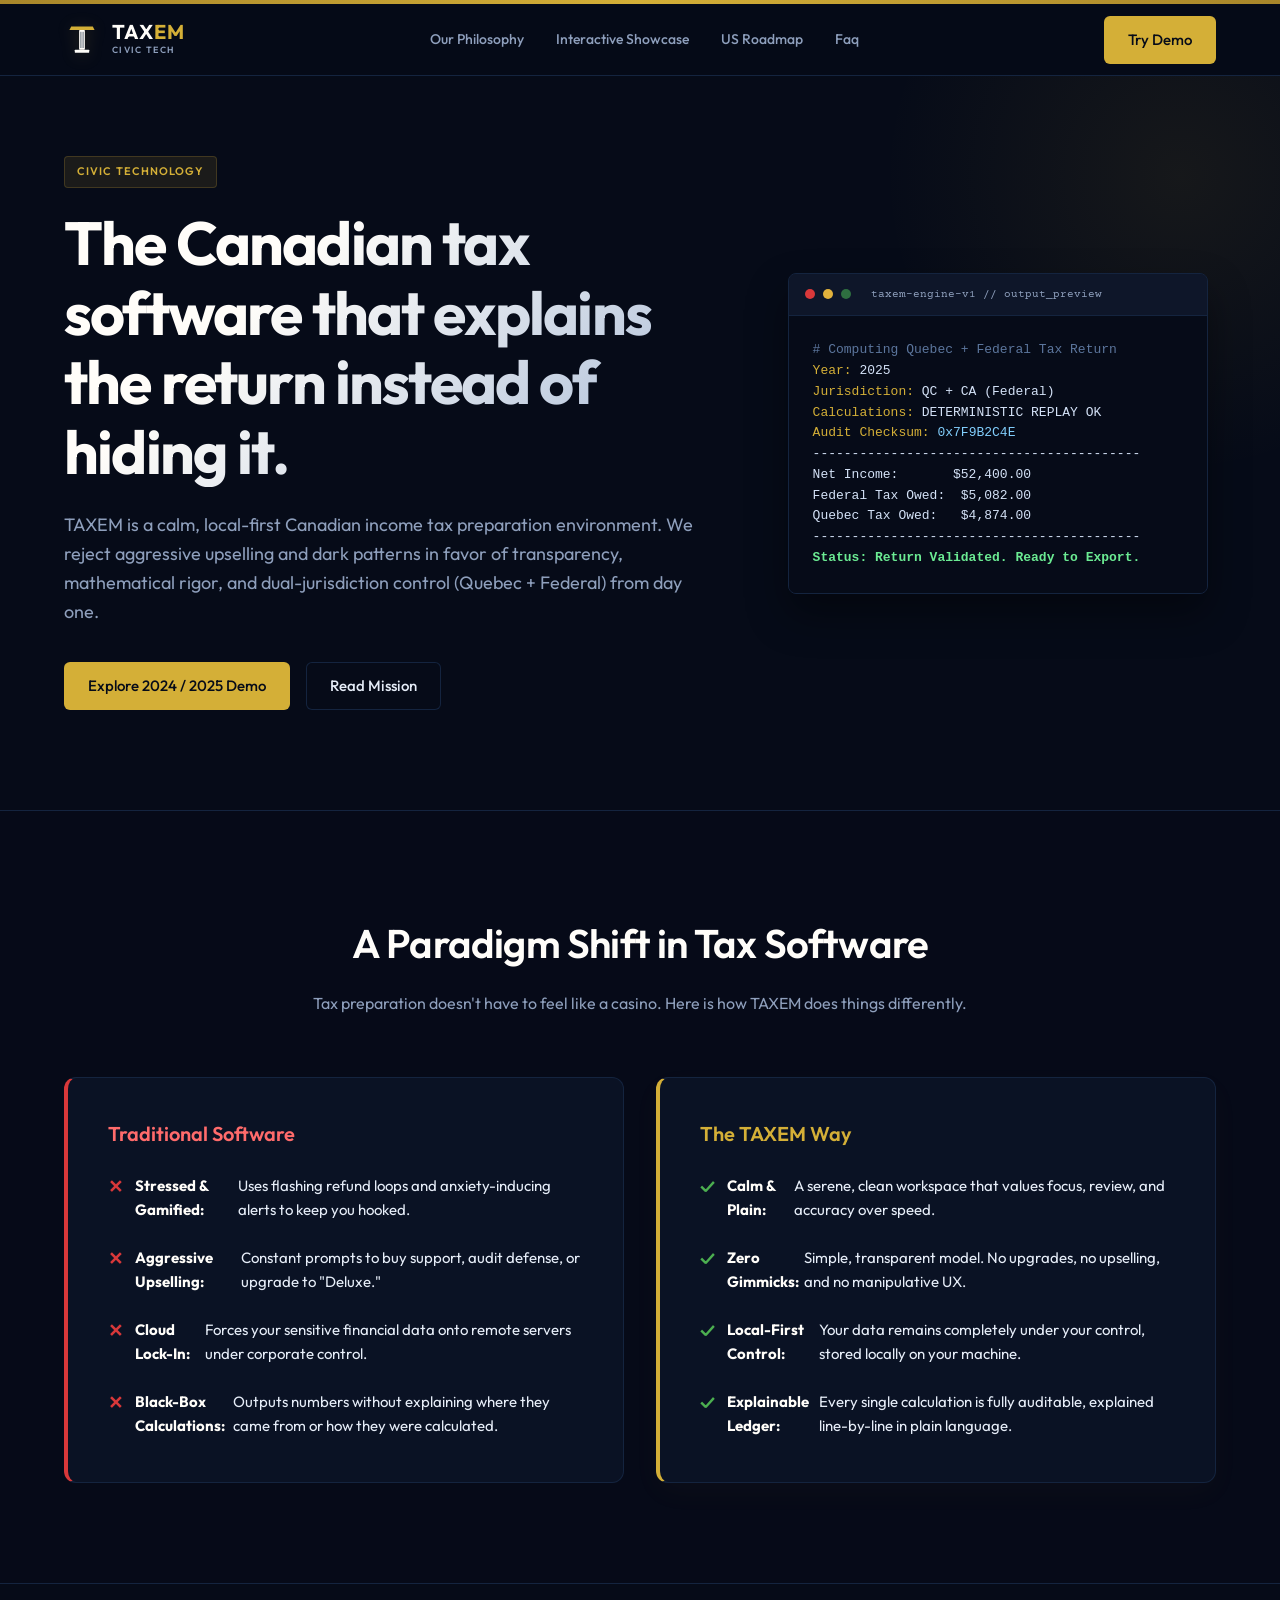
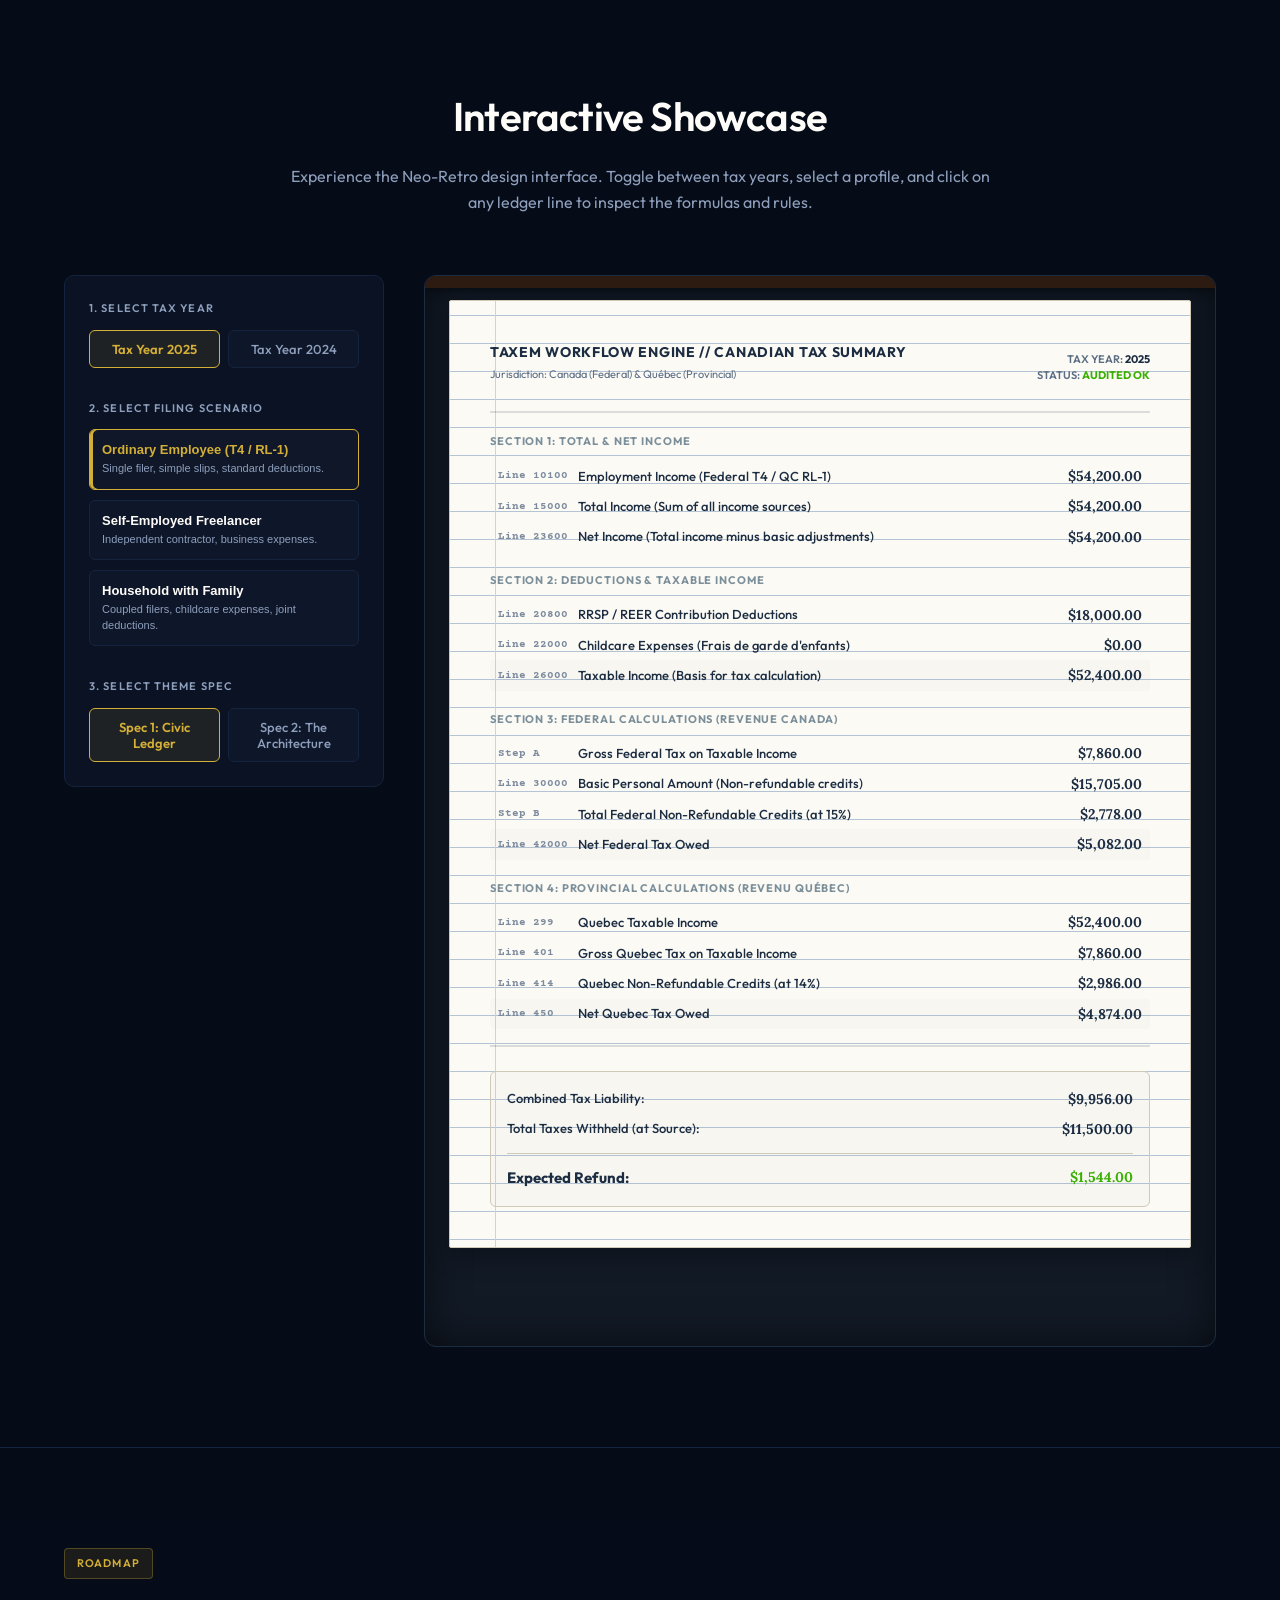
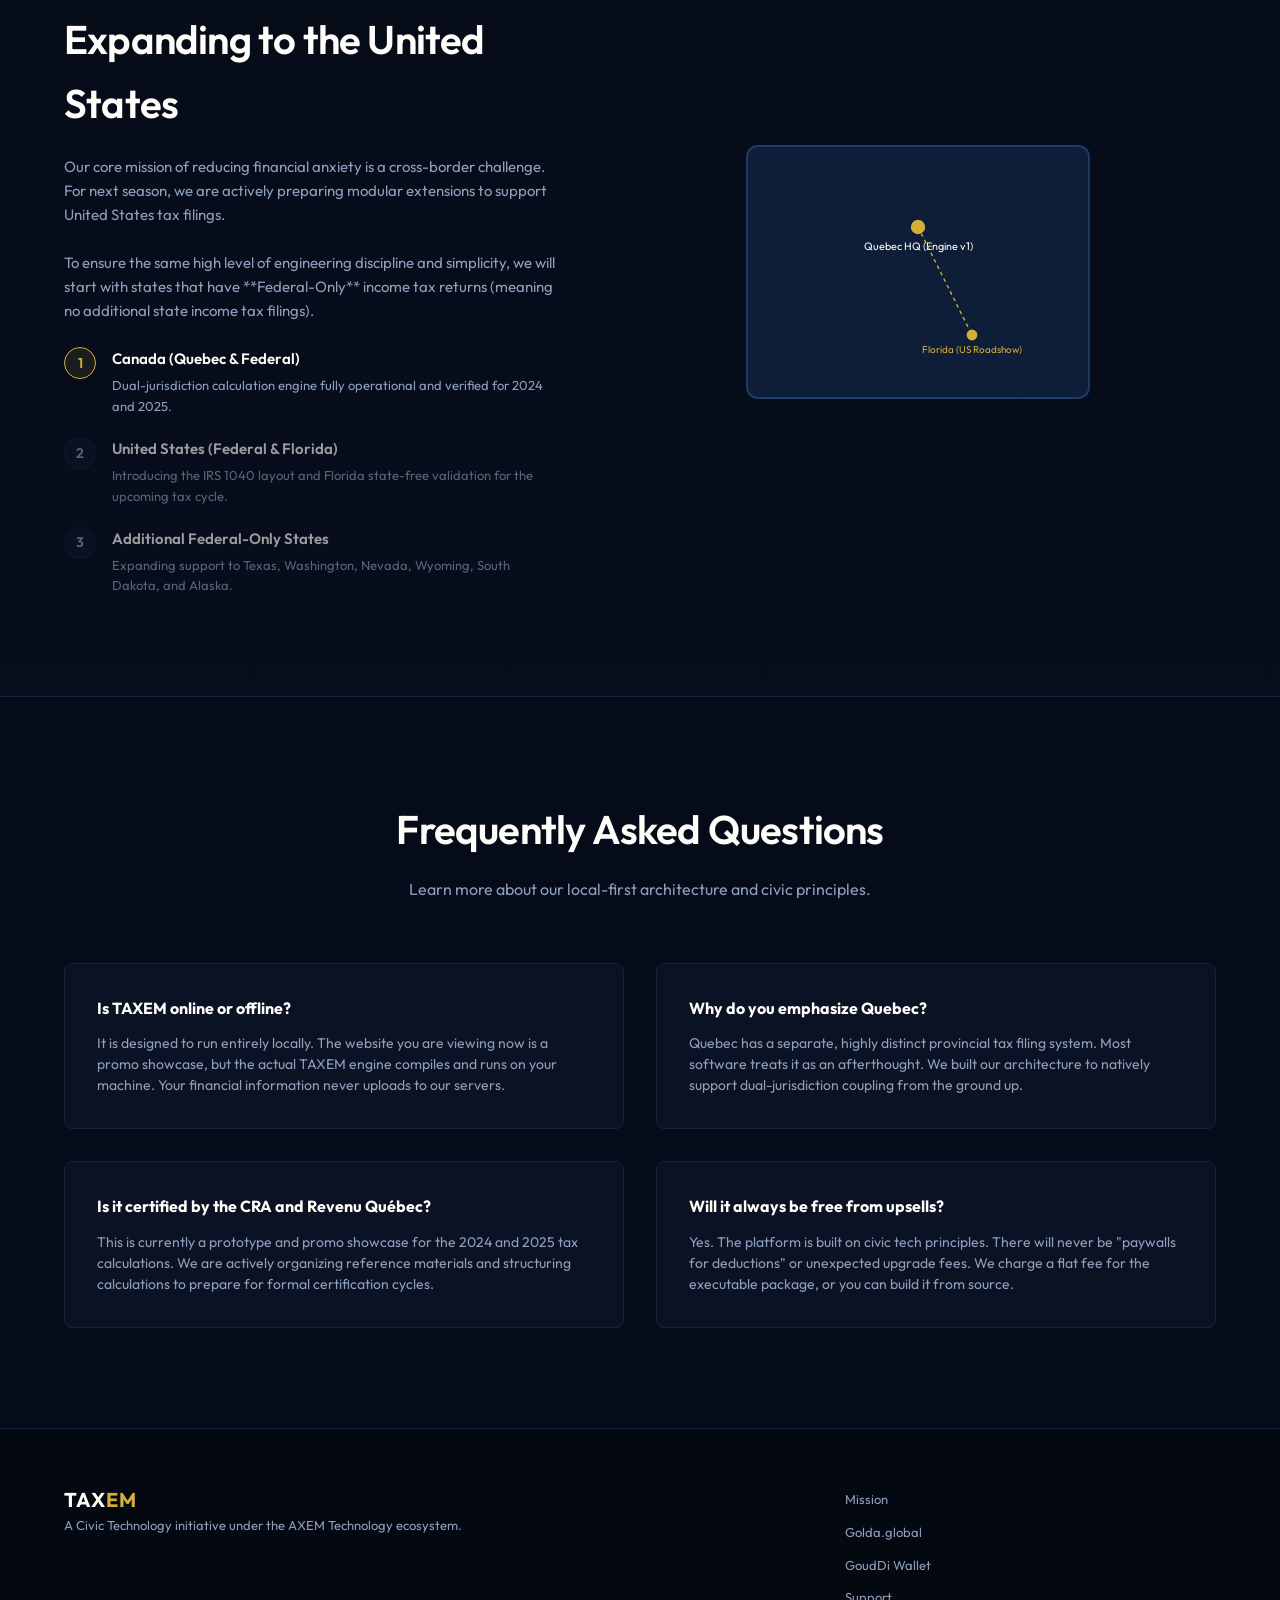
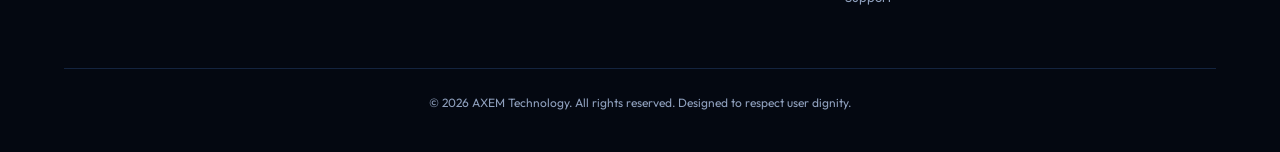
==== index.html @ ebd6abaa "Initial Taxem static website" ====
<!DOCTYPE html>
<html lang="en">
<head>
    <meta charset="UTF-8">
    <meta name="viewport" content="width=device-width, initial-scale=1.0">
    <title>TAXEM — The Calm Canadian Tax Engine</title>
    <meta name="description" content="A calm, understandable, and locally controlled Canadian income tax preparation environment. Built for clarity, transparency, and local user control.">
    <!-- Google Fonts -->
    <link rel="preconnect" href="https://fonts.googleapis.com">
    <link rel="preconnect" href="https://fonts.gstatic.com" crossorigin>
    <link href="https://fonts.googleapis.com/css2?family=Lora:ital,wght@0,400..700;1,400..700&family=Outfit:wght@300;400;500;600;700&family=Courier+Prime:ital,wght@0,400;0,700;1,400;1,700&display=swap" rel="stylesheet">
    <!-- Stylesheet -->
    <link rel="stylesheet" href="style.css">
</head>
<body>
    <!-- Top Decorative Line matching AXEM Gold -->
    <div class="top-accent-line"></div>

    <!-- Navigation Header -->
    <header class="main-header">
        <div class="header-container">
            <a href="#" class="logo-container" id="logoLink">
                <svg class="pillar-logo" width="36" height="36" viewBox="0 0 100 100" fill="none" xmlns="http://www.w3.org/2000/svg">
                    <!-- Protective Roof / Crossbar of T -->
                    <path d="M15 25 L85 25 L80 15 L20 15 Z" fill="#D4AF37" />
                    <!-- Pillar Shaft -->
                    <rect x="42" y="25" width="16" height="55" fill="#FFFDF9" rx="2" />
                    <!-- Pillar Base -->
                    <rect x="30" y="80" width="40" height="8" fill="#FFFDF9" rx="1" />
                    <!-- Subtly shaded lines for classical architectural feel -->
                    <line x1="47" y1="30" x2="47" y2="75" stroke="#1C2D42" stroke-width="2" />
                    <line x1="53" y1="30" x2="53" y2="75" stroke="#1C2D42" stroke-width="2" />
                </svg>
                <div class="logo-text">
                    <span class="logo-title">TAX<span class="gold-text">EM</span></span>
                    <span class="logo-subtitle">CIVIC TECH</span>
                </div>
            </a>
            <nav class="nav-links">
                <a href="#philosophy">Our Philosophy</a>
                <a href="#demo">Interactive Showcase</a>
                <a href="#roadmap">US Roadmap</a>
                <a href="#faq">Faq</a>
            </nav>
            <div class="header-cta">
                <a href="#demo" class="btn btn-primary" id="headerCtaBtn">Try Demo</a>
            </div>
        </div>
    </header>

    <main>
        <!-- Hero Section -->
        <section class="hero-section">
            <div class="container hero-container">
                <div class="hero-content">
                    <span class="badge">CIVIC TECHNOLOGY</span>
                    <h1>The Canadian tax software that explains the return instead of hiding it.</h1>
                    <p class="hero-lead">
                        TAXEM is a calm, local-first Canadian income tax preparation environment. We reject aggressive upselling and dark patterns in favor of transparency, mathematical rigor, and dual-jurisdiction control (Quebec + Federal) from day one.
                    </p>
                    <div class="hero-actions">
                        <a href="#demo" class="btn btn-gold">Explore 2024 / 2025 Demo</a>
                        <a href="#philosophy" class="btn btn-secondary">Read Mission</a>
                    </div>
                </div>
                <div class="hero-graphic">
                    <div class="mock-device-wrapper">
                        <div class="mock-header">
                            <div class="dot red"></div>
                            <div class="dot yellow"></div>
                            <div class="dot green"></div>
                            <span class="mock-title">taxem-engine-v1 // output_preview</span>
                        </div>
                        <div class="mock-body">
                            <pre><code><span class="comment"># Computing Quebec + Federal Tax Return</span>
<span class="key">Year:</span> 2025
<span class="key">Jurisdiction:</span> QC + CA (Federal)
<span class="key">Calculations:</span> DETERMINISTIC REPLAY OK
<span class="key">Audit Checksum:</span> <span class="string">0x7F9B2C4E</span>
------------------------------------------
Net Income:       $52,400.00
Federal Tax Owed:  $5,082.00
Quebec Tax Owed:   $4,874.00
------------------------------------------
<span class="success">Status: Return Validated. Ready to Export.</span></code></pre>
                        </div>
                    </div>
                </div>
            </div>
        </section>

        <!-- The Paradigm Shift Section -->
        <section id="philosophy" class="comparison-section">
            <div class="container">
                <div class="section-header">
                    <h2>A Paradigm Shift in Tax Software</h2>
                    <p>Tax preparation doesn't have to feel like a casino. Here is how TAXEM does things differently.</p>
                </div>
                <div class="comparison-grid">
                    <div class="comparison-card bad">
                        <h3>Traditional Software</h3>
                        <ul class="comparison-list">
                            <li>
                                <span class="icon">✕</span>
                                <strong>Stressed & Gamified:</strong> Uses flashing refund loops and anxiety-inducing alerts to keep you hooked.
                            </li>
                            <li>
                                <span class="icon">✕</span>
                                <strong>Aggressive Upselling:</strong> Constant prompts to buy support, audit defense, or upgrade to "Deluxe."
                            </li>
                            <li>
                                <span class="icon">✕</span>
                                <strong>Cloud Lock-In:</strong> Forces your sensitive financial data onto remote servers under corporate control.
                            </li>
                            <li>
                                <span class="icon">✕</span>
                                <strong>Black-Box Calculations:</strong> Outputs numbers without explaining where they came from or how they were calculated.
                            </li>
                        </ul>
                    </div>
                    <div class="comparison-card good">
                        <h3>The TAXEM Way</h3>
                        <ul class="comparison-list">
                            <li>
                                <span class="icon">✓</span>
                                <strong>Calm & Plain:</strong> A serene, clean workspace that values focus, review, and accuracy over speed.
                            </li>
                            <li>
                                <span class="icon">✓</span>
                                <strong>Zero Gimmicks:</strong> Simple, transparent model. No upgrades, no upselling, and no manipulative UX.
                            </li>
                            <li>
                                <span class="icon">✓</span>
                                <strong>Local-First Control:</strong> Your data remains completely under your control, stored locally on your machine.
                            </li>
                            <li>
                                <span class="icon">✓</span>
                                <strong>Explainable Ledger:</strong> Every single calculation is fully auditable, explained line-by-line in plain language.
                            </li>
                        </ul>
                    </div>
                </div>
            </div>
        </section>

        <!-- Interactive Demo Section -->
        <section id="demo" class="demo-section">
            <div class="container">
                <div class="section-header">
                    <h2>Interactive Showcase</h2>
                    <p>Experience the Neo-Retro design interface. Toggle between tax years, select a profile, and click on any ledger line to inspect the formulas and rules.</p>
                </div>

                <div class="demo-wrapper">
                    <!-- Control Sidebar -->
                    <div class="demo-controls">
                        <div class="control-group">
                            <label class="control-label">1. Select Tax Year</label>
                            <div class="year-toggle-buttons">
                                <button class="btn-toggle active" id="btnYear2025" data-year="2025">Tax Year 2025</button>
                                <button class="btn-toggle" id="btnYear2024" data-year="2024">Tax Year 2024</button>
                            </div>
                        </div>

                        <div class="control-group">
                            <label class="control-label">2. Select Filing Scenario</label>
                            <div class="scenario-selector-list">
                                <button class="scenario-option active" id="scenarioSimple" data-scenario="simple">
                                    <span class="scenario-title">Ordinary Employee (T4 / RL-1)</span>
                                    <span class="scenario-desc">Single filer, simple slips, standard deductions.</span>
                                </button>
                                <button class="scenario-option" id="scenarioSelfEmployed" data-scenario="selfemployed">
                                    <span class="scenario-title">Self-Employed Freelancer</span>
                                    <span class="scenario-desc">Independent contractor, business expenses.</span>
                                </button>
                                <button class="scenario-option" id="scenarioHousehold" data-scenario="household">
                                    <span class="scenario-title">Household with Family</span>
                                    <span class="scenario-desc">Coupled filers, childcare expenses, joint deductions.</span>
                                </button>
                            </div>
                        </div>

                        <div class="control-group">
                            <label class="control-label">3. Select Theme Spec</label>
                            <div class="theme-toggle-buttons">
                                <button class="btn-toggle-theme active" id="btnThemeLedger" data-theme="ledger">Spec 1: Civic Ledger</button>
                                <button class="btn-toggle-theme" id="btnThemeArch" data-theme="arch">Spec 2: The Architecture</button>
                            </div>
                        </div>
                    </div>

                    <!-- Ledger / Output Panel (The Workspace) -->
                    <div class="demo-display theme-ledger" id="demoDisplayContainer">
                        <!-- Wood-tone border frame for the paper sheet -->
                        <div class="wood-frame-decorator"></div>
                        <div class="ledger-sheet" id="ledgerSheet">
                            <!-- Ledger Header -->
                            <div class="ledger-header">
                                <div class="ledger-title-block">
                                    <h3>TAXEM WORKFLOW ENGINE // CANADIAN TAX SUMMARY</h3>
                                    <p>Jurisdiction: Canada (Federal) & Québec (Provincial)</p>
                                </div>
                                <div class="ledger-meta-block">
                                    <span class="meta-label">TAX YEAR:</span> <span class="meta-val" id="ledgerYearVal">2025</span><br>
                                    <span class="meta-label">STATUS:</span> <span class="meta-val success-text">AUDITED OK</span>
                                </div>
                            </div>

                            <hr class="ledger-divider">

                            <!-- Ledger Content -->
                            <div class="ledger-body">
                                <p class="ledger-section-title">Section 1: Total & Net Income</p>
                                
                                <div class="ledger-row clickable" data-explain="line10100">
                                    <span class="line-num">Line 10100</span>
                                    <span class="line-label">Employment Income (Federal T4 / QC RL-1)</span>
                                    <span class="line-value" id="valLine10100">$54,200.00</span>
                                </div>
                                
                                <div class="ledger-row clickable" data-explain="line15000">
                                    <span class="line-num">Line 15000</span>
                                    <span class="line-label">Total Income (Sum of all income sources)</span>
                                    <span class="line-value" id="valLine15000">$54,200.00</span>
                                </div>

                                <div class="ledger-row clickable" data-explain="line23600">
                                    <span class="line-num">Line 23600</span>
                                    <span class="line-label">Net Income (Total income minus basic adjustments)</span>
                                    <span class="line-value" id="valLine23600">$54,200.00</span>
                                </div>

                                <p class="ledger-section-title">Section 2: Deductions & Taxable Income</p>

                                <div class="ledger-row clickable" data-explain="line20800">
                                    <span class="line-num">Line 20800</span>
                                    <span class="line-label">RRSP / REER Contribution Deductions</span>
                                    <span class="line-value" id="valLine20800">$1,800.00</span>
                                </div>

                                <div class="ledger-row clickable" data-explain="line22000">
                                    <span class="line-num">Line 22000</span>
                                    <span class="line-label">Childcare Expenses (Frais de garde d'enfants)</span>
                                    <span class="line-value" id="valLine22000">$0.00</span>
                                </div>

                                <div class="ledger-row clickable highlight-row" data-explain="line26000">
                                    <span class="line-num">Line 26000</span>
                                    <span class="line-label">Taxable Income (Basis for tax calculation)</span>
                                    <span class="line-value" id="valLine26000">$52,400.00</span>
                                </div>

                                <p class="ledger-section-title">Section 3: Federal Calculations (Revenue Canada)</p>

                                <div class="ledger-row clickable" data-explain="fedGross">
                                    <span class="line-num">Step A</span>
                                    <span class="line-label">Gross Federal Tax on Taxable Income</span>
                                    <span class="line-value" id="valFedGross">$7,860.00</span>
                                </div>

                                <div class="ledger-row clickable" data-explain="line30000">
                                    <span class="line-num">Line 30000</span>
                                    <span class="line-label">Basic Personal Amount (Non-refundable credits)</span>
                                    <span class="line-value" id="valLine30000">$15,705.00</span>
                                </div>

                                <div class="ledger-row clickable" data-explain="fedCredits">
                                    <span class="line-num">Step B</span>
                                    <span class="line-label">Total Federal Non-Refundable Credits (at 15%)</span>
                                    <span class="line-value" id="valFedCredits">$2,778.00</span>
                                </div>

                                <div class="ledger-row clickable highlight-row" data-explain="fedNetTax">
                                    <span class="line-num">Line 42000</span>
                                    <span class="line-label">Net Federal Tax Owed</span>
                                    <span class="line-value" id="valFedNetTax">$5,082.00</span>
                                </div>

                                <p class="ledger-section-title">Section 4: Provincial Calculations (Revenu Québec)</p>

                                <div class="ledger-row clickable" data-explain="qcTaxable">
                                    <span class="line-num">Line 299</span>
                                    <span class="line-label">Quebec Taxable Income</span>
                                    <span class="line-value" id="valQcTaxable">$52,400.00</span>
                                </div>

                                <div class="ledger-row clickable" data-explain="qcGross">
                                    <span class="line-num">Line 401</span>
                                    <span class="line-label">Gross Quebec Tax on Taxable Income</span>
                                    <span class="line-value" id="valQcGross">$7,860.00</span>
                                </div>

                                <div class="ledger-row clickable" data-explain="qcCredits">
                                    <span class="line-num">Line 414</span>
                                    <span class="line-label">Quebec Non-Refundable Credits (at 14%)</span>
                                    <span class="line-value" id="valQcCredits">$2,986.00</span>
                                </div>

                                <div class="ledger-row clickable highlight-row" data-explain="qcNetTax">
                                    <span class="line-num">Line 450</span>
                                    <span class="line-label">Net Quebec Tax Owed</span>
                                    <span class="line-value" id="valQcNetTax">$4,874.00</span>
                                </div>

                                <hr class="ledger-divider">

                                <!-- Summary Box -->
                                <div class="summary-box">
                                    <div class="summary-item">
                                        <span class="summary-label">Combined Tax Liability:</span>
                                        <span class="summary-value" id="valCombinedTax">$9,956.00</span>
                                    </div>
                                    <div class="summary-item">
                                        <span class="summary-label">Total Taxes Withheld (at Source):</span>
                                        <span class="summary-value" id="valWithheld">$11,500.00</span>
                                    </div>
                                    <div class="summary-item refund-item">
                                        <span class="summary-label highlight-label" id="summaryStatusLabel">Expected Refund:</span>
                                        <span class="summary-value success-text" id="valStatusAmount">$1,544.00</span>
                                    </div>
                                </div>
                            </div>
                        </div>

                        <!-- Sidebar Explanation Card (Explains the selected ledger item) -->
                        <div class="explanation-card" id="explanationCard">
                            <div class="explanation-header">
                                <h4 id="explanationTitle">Formula & Rule Inspector</h4>
                                <button class="close-btn" id="closeExplanationBtn">&times;</button>
                            </div>
                            <div class="explanation-body">
                                <div class="rule-ref">
                                    <span class="rule-badge" id="explanationJurisdiction">FEDERAL</span>
                                    <span class="rule-code" id="explanationSection">Section 117</span>
                                </div>
                                <p class="explanation-text" id="explanationText">
                                    Select any row in the ledger document to inspect the exact mathematical formula, provincial/federal rule coupling, and detailed breakdown.
                                </p>
                                <div class="explanation-formula-block" id="explanationFormulaBlock">
                                    <span class="formula-label">Deterministic Formula:</span>
                                    <code class="formula-code" id="explanationFormula">Select an item above</code>
                                </div>
                            </div>
                        </div>
                    </div>
                </div>
            </div>
        </section>

        <!-- US Roadmap Section -->
        <section id="roadmap" class="roadmap-section">
            <div class="container">
                <div class="roadmap-wrapper">
                    <div class="roadmap-text">
                        <span class="badge badge-gold">ROADMAP</span>
                        <h2>Expanding to the United States</h2>
                        <p>
                            Our core mission of reducing financial anxiety is a cross-border challenge. For next season, we are actively preparing modular extensions to support United States tax filings.
                        </p>
                        <p>
                            To ensure the same high level of engineering discipline and simplicity, we will start with states that have **Federal-Only** income tax returns (meaning no additional state income tax filings).
                        </p>
                        <div class="roadmap-steps">
                            <div class="roadmap-step active">
                                <span class="step-num">1</span>
                                <div>
                                    <h4>Canada (Quebec & Federal)</h4>
                                    <p>Dual-jurisdiction calculation engine fully operational and verified for 2024 and 2025.</p>
                                </div>
                            </div>
                            <div class="roadmap-step">
                                <span class="step-num">2</span>
                                <div>
                                    <h4>United States (Federal & Florida)</h4>
                                    <p>Introducing the IRS 1040 layout and Florida state-free validation for the upcoming tax cycle.</p>
                                </div>
                            </div>
                            <div class="roadmap-step">
                                <span class="step-num">3</span>
                                <div>
                                    <h4>Additional Federal-Only States</h4>
                                    <p>Expanding support to Texas, Washington, Nevada, Wyoming, South Dakota, and Alaska.</p>
                                </div>
                            </div>
                        </div>
                    </div>
                    <div class="roadmap-graphic">
                        <svg class="map-graphic" width="100%" height="300" viewBox="0 0 400 300" fill="none" xmlns="http://www.w3.org/2000/svg">
                            <!-- Stylized Border Map Outline -->
                            <rect x="10" y="10" width="380" height="280" rx="12" fill="#0E1E38" stroke="#1D3E6B" stroke-width="2" />
                            <circle cx="200" cy="100" r="8" fill="#D4AF37" class="pulse-point" />
                            <text x="200" y="125" fill="#FFFDF9" font-family="'Outfit', sans-serif" font-size="12" text-anchor="middle">Quebec HQ (Engine v1)</text>
                            
                            <line x1="200" y1="100" x2="260" y2="220" stroke="#D4AF37" stroke-width="1.5" stroke-dasharray="4 4" />
                            <circle cx="260" cy="220" r="6" fill="#D4AF37" />
                            <text x="260" y="240" fill="#D4AF37" font-family="'Outfit', sans-serif" font-size="11" text-anchor="middle">Florida (US Roadshow)</text>
                        </svg>
                    </div>
                </div>
            </div>
        </section>

        <!-- FAQ Section -->
        <section id="faq" class="faq-section">
            <div class="container">
                <div class="section-header">
                    <h2>Frequently Asked Questions</h2>
                    <p>Learn more about our local-first architecture and civic principles.</p>
                </div>
                <div class="faq-grid">
                    <div class="faq-card">
                        <h4>Is TAXEM online or offline?</h4>
                        <p>It is designed to run entirely locally. The website you are viewing now is a promo showcase, but the actual TAXEM engine compiles and runs on your machine. Your financial information never uploads to our servers.</p>
                    </div>
                    <div class="faq-card">
                        <h4>Why do you emphasize Quebec?</h4>
                        <p>Quebec has a separate, highly distinct provincial tax filing system. Most software treats it as an afterthought. We built our architecture to natively support dual-jurisdiction coupling from the ground up.</p>
                    </div>
                    <div class="faq-card">
                        <h4>Is it certified by the CRA and Revenu Québec?</h4>
                        <p>This is currently a prototype and promo showcase for the 2024 and 2025 tax calculations. We are actively organizing reference materials and structuring calculations to prepare for formal certification cycles.</p>
                    </div>
                    <div class="faq-card">
                        <h4>Will it always be free from upsells?</h4>
                        <p>Yes. The platform is built on civic tech principles. There will never be "paywalls for deductions" or unexpected upgrade fees. We charge a flat fee for the executable package, or you can build it from source.</p>
                    </div>
                </div>
            </div>
        </section>
    </main>

    <!-- Footer -->
    <footer class="main-footer">
        <div class="container footer-container">
            <div class="footer-brand">
                <div class="footer-logo-block">
                    <span class="logo-title">TAX<span class="gold-text">EM</span></span>
                </div>
                <p>A Civic Technology initiative under the AXEM Technology ecosystem.</p>
            </div>
            <div class="footer-links">
                <a href="#philosophy">Mission</a>
                <a href="https://golda.global" target="_blank" rel="noopener">Golda.global</a>
                <a href="https://gouddi.app" target="_blank" rel="noopener">GoudDi Wallet</a>
                <a href="mailto:contact@axem.tech">Support</a>
            </div>
            <div class="footer-copyright">
                <p>&copy; 2026 AXEM Technology. All rights reserved. Designed to respect user dignity.</p>
            </div>
        </div>
    </footer>

    <!-- Scripts -->
    <script src="app.js"></script>
</body>
</html>
---- style.css ----
/* ==========================================================================
   TAXEM CSS Stylesheet
   Theme Palette: Calm Trust (Deep Navy, Warm Ivory, Rich Gold, Forest Green)
   Aesthetics: Neo-Retro, Serif/Monospace data, Glassmorphism, Micro-animations
   ========================================================================== */

/* Variables */
:root {
    --color-bg-navy: #060B18;
    --color-bg-card: #0A1224;
    --color-border: #14243F;
    --color-text-light: #E6EDF8;
    --color-text-muted: #8E9FBC;
    --color-gold: #D4AF37;
    --color-gold-hover: #F2C94C;
    --color-gold-bg: rgba(212, 175, 55, 0.1);
    
    /* Spec 1: Civic Ledger */
    --color-paper-bg: #FCFAF5;
    --color-paper-text: #1C2D42;
    --color-paper-border: #D1C9B7;
    --color-paper-blue-line: #B5C4D4;
    --color-paper-red-line: #F4C4C4;
    
    /* Spec 2: The Architecture */
    --color-arch-bg: #0F1E36;
    --color-arch-text: #E6EDF8;
    --color-arch-border: #24416B;
    
    /* Status Colors */
    --color-success: #2E6F40;
    --color-success-light: #E7F3E8;
    --color-success-border: #A3D2A6;
    --color-red: #D9383A;
    --color-red-light: #FDF2F2;

    /* Wood Frame colors */
    --color-wood: #2D1A10;

    /* Font Families */
    --font-ui: 'Outfit', sans-serif;
    --font-serif: 'Lora', serif;
    --font-mono: 'Courier Prime', monospace;
}

/* Reset & Core Base */
* {
    box-sizing: border-box;
    margin: 0;
    padding: 0;
    scroll-behavior: smooth;
}

body {
    background-color: var(--color-bg-navy);
    color: var(--color-text-light);
    font-family: var(--font-ui);
    line-height: 1.6;
    overflow-x: hidden;
}

.container {
    width: 100%;
    max-width: 1200px;
    margin: 0 auto;
    padding: 0 24px;
}

/* Typography */
h1 {
    font-size: clamp(2.2rem, 5vw, 3.8rem);
    font-weight: 700;
    line-height: 1.15;
    letter-spacing: -0.03em;
    margin-bottom: 24px;
    background: linear-gradient(135deg, #FFFDF9 30%, #A2B6D4 100%);
    -webkit-background-clip: text;
    -webkit-text-fill-color: transparent;
}

h2 {
    font-size: clamp(1.8rem, 4vw, 2.5rem);
    font-weight: 600;
    letter-spacing: -0.02em;
    margin-bottom: 16px;
    color: #FFFDF9;
}

h3 {
    font-size: 1.5rem;
    font-weight: 600;
    color: #FFFDF9;
}

p {
    color: var(--color-text-muted);
}

.gold-text {
    color: var(--color-gold);
}

.success-text {
    color: #38b000 !important;
}

/* Buttons & Badges */
.btn {
    display: inline-flex;
    align-items: center;
    justify-content: center;
    padding: 12px 24px;
    font-family: var(--font-ui);
    font-weight: 500;
    font-size: 15px;
    border-radius: 6px;
    cursor: pointer;
    transition: all 0.25s cubic-bezier(0.4, 0, 0.2, 1);
    text-decoration: none;
    border: none;
}

.btn-primary {
    background-color: var(--color-gold);
    color: #060B18;
}

.btn-primary:hover {
    background-color: var(--color-gold-hover);
    transform: translateY(-2px);
    box-shadow: 0 4px 12px rgba(212, 175, 55, 0.3);
}

.btn-gold {
    background-color: var(--color-gold);
    color: #060B18;
}

.btn-gold:hover {
    background-color: var(--color-gold-hover);
    transform: translateY(-2px);
    box-shadow: 0 4px 12px rgba(212, 175, 55, 0.3);
}

.btn-secondary {
    background-color: transparent;
    color: var(--color-text-light);
    border: 1px stroke var(--color-border);
    box-shadow: inset 0 0 0 1px var(--color-border);
}

.btn-secondary:hover {
    background-color: rgba(255, 255, 255, 0.05);
    box-shadow: inset 0 0 0 1px var(--color-text-muted);
    transform: translateY(-2px);
}

.badge {
    display: inline-block;
    padding: 6px 12px;
    font-size: 11px;
    font-weight: 600;
    letter-spacing: 0.1em;
    text-transform: uppercase;
    color: var(--color-gold);
    background-color: var(--color-gold-bg);
    border: 1px solid rgba(212, 175, 55, 0.2);
    border-radius: 4px;
    margin-bottom: 20px;
}

.badge-gold {
    color: var(--color-gold);
    background-color: var(--color-gold-bg);
    border: 1px solid rgba(212, 175, 55, 0.3);
}

/* Header & Decorative Accents */
.top-accent-line {
    height: 4px;
    background: linear-gradient(90deg, #A8862A 0%, var(--color-gold) 50%, #A8862A 100%);
    width: 100%;
}

.main-header {
    background-color: rgba(6, 11, 24, 0.8);
    backdrop-filter: blur(12px);
    border-bottom: 1px solid var(--color-border);
    position: sticky;
    top: 0;
    z-index: 100;
    height: 72px;
    display: flex;
    align-items: center;
}

.header-container {
    width: 100%;
    max-width: 1200px;
    margin: 0 auto;
    padding: 0 24px;
    display: flex;
    justify-content: space-between;
    align-items: center;
}

.logo-container {
    display: flex;
    align-items: center;
    text-decoration: none;
    gap: 12px;
}

.pillar-logo {
    filter: drop-shadow(0 2px 8px rgba(212, 175, 55, 0.2));
    transition: transform 0.3s ease;
}

.logo-container:hover .pillar-logo {
    transform: scale(1.08) rotate(-2deg);
}

.logo-text {
    display: flex;
    flex-direction: column;
}

.logo-title {
    font-family: var(--font-ui);
    font-weight: 700;
    font-size: 20px;
    letter-spacing: 0.05em;
    color: #FFFDF9;
    line-height: 1.1;
}

.logo-subtitle {
    font-size: 9px;
    font-weight: 600;
    letter-spacing: 0.15em;
    color: var(--color-text-muted);
}

.nav-links {
    display: flex;
    gap: 32px;
}

.nav-links a {
    color: var(--color-text-muted);
    font-size: 14px;
    font-weight: 500;
    text-decoration: none;
    transition: color 0.2s ease;
}

.nav-links a:hover {
    color: var(--color-gold);
}

/* Hero Section */
.hero-section {
    padding: 80px 0 100px 0;
    position: relative;
    overflow: hidden;
}

.hero-section::before {
    content: '';
    position: absolute;
    top: -200px;
    right: -200px;
    width: 600px;
    height: 600px;
    background: radial-gradient(circle, rgba(212, 175, 55, 0.08) 0%, transparent 70%);
    z-index: 0;
    pointer-events: none;
}

.hero-container {
    display: grid;
    grid-template-columns: 1.2fr 0.8fr;
    gap: 60px;
    align-items: center;
    position: relative;
    z-index: 1;
}

.hero-lead {
    font-size: 18px;
    line-height: 1.6;
    margin-bottom: 36px;
    color: var(--color-text-muted);
}

.hero-actions {
    display: flex;
    gap: 16px;
}

.hero-graphic {
    display: flex;
    justify-content: center;
}

/* Mock Device Code Block */
.mock-device-wrapper {
    background-color: var(--color-bg-card);
    border: 1px solid var(--color-border);
    border-radius: 8px;
    width: 100%;
    max-width: 420px;
    box-shadow: 0 20px 40px rgba(0, 0, 0, 0.4), inset 0 1px 0 rgba(255, 255, 255, 0.05);
    overflow: hidden;
}

.mock-header {
    background-color: #0E1629;
    padding: 12px 16px;
    display: flex;
    align-items: center;
    border-bottom: 1px solid var(--color-border);
}

.mock-header .dot {
    width: 10px;
    height: 10px;
    border-radius: 50%;
    margin-right: 8px;
}

.mock-header .dot.red { background-color: #D9383A; }
.mock-header .dot.yellow { background-color: #E2B23C; }
.mock-header .dot.green { background-color: #2E6F40; }

.mock-title {
    font-family: var(--font-mono);
    font-size: 11px;
    color: var(--color-text-muted);
    margin-left: 12px;
}

.mock-body {
    padding: 24px;
    font-family: var(--font-mono);
    font-size: 13px;
    color: #D4E2F7;
    background-color: #060B18;
}

.mock-body code {
    white-space: pre-wrap;
}

.mock-body .comment { color: #5C769D; }
.mock-body .key { color: var(--color-gold); }
.mock-body .string { color: #82CFFD; }
.mock-body .success { color: #6BEB93; font-weight: bold; }

/* Comparison / Philosophy Section */
.comparison-section {
    padding: 100px 0;
    background-color: rgba(6, 11, 24, 0.5);
    border-top: 1px solid var(--color-border);
    border-bottom: 1px solid var(--color-border);
}

.section-header {
    text-align: center;
    max-width: 700px;
    margin: 0 auto 60px auto;
}

.section-header h2 {
    margin-bottom: 16px;
}

.comparison-grid {
    display: grid;
    grid-template-columns: 1fr 1fr;
    gap: 32px;
}

.comparison-card {
    background-color: var(--color-bg-card);
    border: 1px solid var(--color-border);
    border-radius: 12px;
    padding: 40px;
    transition: transform 0.3s ease, border-color 0.3s ease;
}

.comparison-card:hover {
    transform: translateY(-4px);
}

.comparison-card.bad {
    border-left: 4px solid var(--color-red);
}

.comparison-card.good {
    border-left: 4px solid var(--color-gold);
    box-shadow: 0 10px 30px rgba(212, 175, 55, 0.03);
}

.comparison-card h3 {
    margin-bottom: 24px;
    font-size: 20px;
}

.comparison-card.bad h3 {
    color: #FF6B6B;
}

.comparison-card.good h3 {
    color: var(--color-gold);
}

.comparison-list {
    list-style: none;
}

.comparison-list li {
    display: flex;
    margin-bottom: 20px;
    font-size: 15px;
    align-items: flex-start;
}

.comparison-list li:last-child {
    margin-bottom: 0;
}

.comparison-list .icon {
    font-weight: bold;
    margin-right: 12px;
    font-size: 18px;
    margin-top: -1px;
}

.comparison-card.bad .icon {
    color: var(--color-red);
}

.comparison-card.good .icon {
    color: #4CAF50;
}

.comparison-list li strong {
    color: #FFFDF9;
    display: block;
    margin-bottom: 4px;
}

/* Interactive Demo Section */
.demo-section {
    padding: 100px 0;
}

.demo-wrapper {
    display: grid;
    grid-template-columns: 320px 1fr;
    gap: 40px;
    align-items: start;
}

/* Control Panel */
.demo-controls {
    background-color: var(--color-bg-card);
    border: 1px solid var(--color-border);
    border-radius: 10px;
    padding: 24px;
    position: sticky;
    top: 100px;
}

.control-group {
    margin-bottom: 32px;
}

.control-group:last-child {
    margin-bottom: 0;
}

.control-label {
    display: block;
    font-size: 11px;
    font-weight: 600;
    text-transform: uppercase;
    letter-spacing: 0.1em;
    color: var(--color-text-muted);
    margin-bottom: 12px;
}

.year-toggle-buttons, .theme-toggle-buttons {
    display: flex;
    gap: 8px;
}

.btn-toggle, .btn-toggle-theme {
    flex: 1;
    background-color: #0E1629;
    border: 1px solid var(--color-border);
    color: var(--color-text-muted);
    padding: 10px 12px;
    border-radius: 6px;
    font-family: var(--font-ui);
    font-size: 13px;
    font-weight: 500;
    cursor: pointer;
    transition: all 0.2s ease;
}

.btn-toggle:hover, .btn-toggle-theme:hover {
    color: var(--color-text-light);
    background-color: #151F36;
}

.btn-toggle.active, .btn-toggle-theme.active {
    background-color: var(--color-gold-bg);
    border-color: var(--color-gold);
    color: var(--color-gold);
    font-weight: 600;
}

.scenario-selector-list {
    display: flex;
    flex-direction: column;
    gap: 10px;
}

.scenario-option {
    background-color: #0E1629;
    border: 1px solid var(--color-border);
    border-radius: 6px;
    padding: 12px;
    text-align: left;
    cursor: pointer;
    transition: all 0.25s ease;
}

.scenario-option:hover {
    background-color: #151F36;
    border-color: var(--color-text-muted);
}

.scenario-option.active {
    background-color: rgba(255, 255, 255, 0.02);
    border-color: var(--color-gold);
    box-shadow: inset 3px 0 0 var(--color-gold);
}

.scenario-title {
    display: block;
    font-size: 13px;
    font-weight: 600;
    color: #FFFDF9;
    margin-bottom: 4px;
}

.scenario-option.active .scenario-title {
    color: var(--color-gold);
}

.scenario-desc {
    display: block;
    font-size: 11px;
    color: var(--color-text-muted);
    line-height: 1.4;
}

/* Demo Display Area (Wood frame, Ledger + Inspector layout) */
.demo-display {
    display: grid;
    grid-template-columns: 1fr;
    gap: 24px;
    position: relative;
    border-radius: 12px;
    overflow: hidden;
    padding: 24px;
    transition: background-color 0.4s ease;
}

/* Wood frame style surrounding the visual sheet container */
.demo-display.theme-ledger {
    background-color: #121A26;
    box-shadow: inset 0 0 40px rgba(0,0,0,0.6);
    border: 1px solid #1C2D42;
}

.demo-display.theme-ledger .wood-frame-decorator {
    position: absolute;
    top: 0;
    left: 0;
    right: 0;
    height: 12px;
    background-color: var(--color-wood);
    box-shadow: 0 2px 8px rgba(0,0,0,0.4);
    z-index: 10;
}

.demo-display.theme-arch {
    background-color: #080D1A;
    box-shadow: none;
    border: 1px solid var(--color-border);
}

.demo-display.theme-arch .wood-frame-decorator {
    display: none;
}

/* Ledger Sheet Style */
.ledger-sheet {
    background-color: var(--color-paper-bg);
    color: var(--color-paper-text);
    padding: 40px;
    border-radius: 2px;
    box-shadow: 0 8px 24px rgba(0,0,0,0.3);
    position: relative;
    overflow: hidden;
    transition: all 0.4s cubic-bezier(0.25, 0.8, 0.25, 1);
}

/* Ledger Paper Grid and lines styling */
.demo-display.theme-ledger .ledger-sheet::before {
    content: '';
    position: absolute;
    top: 0;
    bottom: 0;
    left: 45px;
    width: 1px;
    background-color: var(--color-paper-red-line);
}

.demo-display.theme-ledger .ledger-sheet {
    background-image: linear-gradient(var(--color-paper-blue-line) 1px, transparent 1px);
    background-size: 100% 28px;
    background-position: 0 14px;
    border: 1px solid var(--color-paper-border);
}

/* Architecture Spec Overrides */
.demo-display.theme-arch .ledger-sheet {
    background-color: var(--color-arch-bg);
    color: var(--color-arch-text);
    border: 1px solid var(--color-arch-border);
    box-shadow: 0 4px 20px rgba(0,0,0,0.2);
    background-image: none;
    padding: 32px;
}

/* Ledger Header */
.ledger-header {
    display: flex;
    justify-content: space-between;
    align-items: flex-end;
    margin-bottom: 28px;
    position: relative;
    z-index: 2;
}

.ledger-title-block h3 {
    font-family: var(--font-ui);
    font-size: 14px;
    font-weight: 700;
    letter-spacing: 0.05em;
    color: var(--color-paper-text);
    margin-bottom: 2px;
}

.demo-display.theme-arch .ledger-title-block h3 {
    color: var(--color-gold);
    font-family: var(--font-mono);
}

.ledger-title-block p {
    font-size: 11px;
    color: #5C6E84;
}

.demo-display.theme-arch .ledger-title-block p {
    color: var(--color-text-muted);
}

.ledger-meta-block {
    text-align: right;
    font-size: 11px;
    color: #5C6E84;
    line-height: 1.4;
}

.demo-display.theme-arch .ledger-meta-block {
    color: var(--color-text-muted);
}

.ledger-meta-block .meta-label {
    font-weight: 600;
}

.ledger-meta-block .meta-val {
    font-weight: 700;
    color: var(--color-paper-text);
}

.demo-display.theme-arch .ledger-meta-block .meta-val {
    color: var(--color-text-light);
    font-family: var(--font-mono);
}

.ledger-divider {
    border: none;
    height: 2px;
    background-color: var(--color-paper-text);
    opacity: 0.15;
    margin: 16px 0;
}

.demo-display.theme-arch .ledger-divider {
    background-color: var(--color-arch-border);
    opacity: 1;
}

/* Ledger Rows */
.ledger-body {
    position: relative;
    z-index: 2;
}

.ledger-section-title {
    font-size: 11px;
    font-weight: 700;
    text-transform: uppercase;
    letter-spacing: 0.08em;
    margin: 20px 0 10px 0;
    color: #7B8F9A;
}

.demo-display.theme-arch .ledger-section-title {
    color: var(--color-gold);
    font-family: var(--font-mono);
}

.ledger-row {
    display: flex;
    align-items: center;
    min-height: 28px;
    padding: 4px 8px;
    font-size: 13px;
    border-radius: 4px;
    transition: background-color 0.15s ease, transform 0.15s ease;
}

.ledger-row.clickable {
    cursor: pointer;
}

.ledger-row.clickable:hover {
    background-color: rgba(28, 45, 66, 0.05);
    transform: translateX(4px);
}

.demo-display.theme-arch .ledger-row.clickable:hover {
    background-color: rgba(255, 255, 255, 0.03);
}

.ledger-row.active-row {
    background-color: rgba(212, 175, 55, 0.12) !important;
    box-shadow: inset 2px 0 0 var(--color-gold);
}

.line-num {
    width: 80px;
    font-size: 11px;
    font-weight: 600;
    color: #7C8B9E;
    font-family: var(--font-mono);
}

.line-label {
    flex: 1;
    font-weight: 500;
}

.line-value {
    font-family: var(--font-serif);
    font-weight: 700;
    font-size: 14px;
    width: 120px;
    text-align: right;
}

.demo-display.theme-arch .line-value {
    font-family: var(--font-mono);
    font-weight: 400;
}

.highlight-row {
    font-weight: 700;
    background-color: rgba(28, 45, 66, 0.02);
}

/* Summary Box */
.summary-box {
    margin-top: 24px;
    border: 1px solid var(--color-paper-border);
    background-color: rgba(28, 45, 66, 0.02);
    border-radius: 6px;
    padding: 16px;
}

.demo-display.theme-arch .summary-box {
    border-color: var(--color-arch-border);
    background-color: rgba(255,255,255,0.01);
}

.summary-item {
    display: flex;
    justify-content: space-between;
    margin-bottom: 8px;
    font-size: 13px;
}

.summary-item:last-child {
    margin-bottom: 0;
}

.summary-label {
    font-weight: 500;
}

.summary-value {
    font-family: var(--font-serif);
    font-weight: 700;
    font-size: 14px;
}

.demo-display.theme-arch .summary-value {
    font-family: var(--font-mono);
    font-weight: 400;
}

.refund-item {
    margin-top: 12px;
    padding-top: 12px;
    border-top: 1px solid var(--color-paper-border);
    font-size: 15px;
}

.demo-display.theme-arch .refund-item {
    border-top-color: var(--color-arch-border);
}

.highlight-label {
    font-weight: 700;
    color: var(--color-paper-text);
}

.demo-display.theme-arch .highlight-label {
    color: var(--color-text-light);
}

/* Rule Inspector (Sidebar Card) */
.explanation-card {
    background-color: var(--color-bg-card);
    border: 1px solid var(--color-border);
    border-radius: 10px;
    padding: 24px;
    box-shadow: 0 12px 32px rgba(0,0,0,0.3);
    opacity: 0;
    transform: translateY(10px);
    pointer-events: none;
    transition: all 0.3s cubic-bezier(0.25, 0.8, 0.25, 1);
    height: 0;
    overflow: hidden;
    margin-top: 0;
}

.explanation-card.show {
    opacity: 1;
    transform: translateY(0);
    pointer-events: auto;
    height: auto;
    margin-top: 16px;
}

.explanation-header {
    display: flex;
    justify-content: space-between;
    align-items: center;
    border-bottom: 1px solid var(--color-border);
    padding-bottom: 12px;
    margin-bottom: 16px;
}

.explanation-header h4 {
    font-size: 14px;
    font-weight: 600;
    color: #FFFDF9;
    letter-spacing: -0.01em;
}

.close-btn {
    background: none;
    border: none;
    color: var(--color-text-muted);
    font-size: 20px;
    cursor: pointer;
}

.close-btn:hover {
    color: var(--color-text-light);
}

.rule-ref {
    display: flex;
    gap: 8px;
    margin-bottom: 14px;
}

.rule-badge {
    background-color: var(--color-gold-bg);
    border: 1px solid rgba(212, 175, 55, 0.2);
    color: var(--color-gold);
    font-size: 10px;
    font-weight: 700;
    padding: 2px 6px;
    border-radius: 4px;
}

.rule-code {
    font-family: var(--font-mono);
    font-size: 11px;
    color: var(--color-text-muted);
    display: flex;
    align-items: center;
}

.explanation-text {
    font-size: 13px;
    color: var(--color-text-muted);
    margin-bottom: 16px;
}

.explanation-formula-block {
    background-color: #060B18;
    border: 1px solid var(--color-border);
    border-radius: 6px;
    padding: 12px;
}

.formula-label {
    display: block;
    font-size: 9px;
    font-weight: 600;
    color: var(--color-text-muted);
    margin-bottom: 6px;
    text-transform: uppercase;
    letter-spacing: 0.05em;
}

.formula-code {
    font-family: var(--font-mono);
    font-size: 12px;
    color: #82CFFD;
    word-break: break-all;
}

/* Roadmap Section */
.roadmap-section {
    padding: 100px 0;
    border-top: 1px solid var(--color-border);
    background-image: linear-gradient(180deg, rgba(6,11,24,0) 0%, rgba(10,18,36,0.3) 100%);
}

.roadmap-wrapper {
    display: grid;
    grid-template-columns: 1fr 1.2fr;
    gap: 60px;
    align-items: center;
}

.roadmap-text h2 {
    margin-top: 8px;
    margin-bottom: 20px;
}

.roadmap-text p {
    font-size: 15px;
    margin-bottom: 24px;
}

.roadmap-steps {
    display: flex;
    flex-direction: column;
    gap: 20px;
}

.roadmap-step {
    display: flex;
    gap: 16px;
    opacity: 0.6;
    transition: opacity 0.3s ease;
}

.roadmap-step.active {
    opacity: 1;
}

.step-num {
    width: 32px;
    height: 32px;
    border-radius: 50%;
    background-color: #0E1629;
    border: 1px solid var(--color-border);
    color: var(--color-text-muted);
    display: flex;
    align-items: center;
    justify-content: center;
    font-weight: 600;
    font-size: 14px;
    flex-shrink: 0;
}

.roadmap-step.active .step-num {
    background-color: var(--color-gold-bg);
    border-color: var(--color-gold);
    color: var(--color-gold);
}

.roadmap-step h4 {
    font-size: 15px;
    font-weight: 600;
    color: #FFFDF9;
    margin-bottom: 4px;
}

.roadmap-step p {
    font-size: 13px;
    color: var(--color-text-muted);
    margin-bottom: 0;
}

.roadmap-graphic {
    display: flex;
    justify-content: center;
}

.map-graphic {
    max-width: 360px;
}

.pulse-point {
    animation: mapPulse 2s infinite ease-in-out;
    transform-origin: center;
}

@keyframes mapPulse {
    0% { r: 6; fill: var(--color-gold); opacity: 0.6; }
    50% { r: 10; fill: var(--color-gold-hover); opacity: 1; }
    100% { r: 6; fill: var(--color-gold); opacity: 0.6; }
}

/* FAQ Section */
.faq-section {
    padding: 100px 0;
    background-color: rgba(6, 11, 24, 0.3);
    border-top: 1px solid var(--color-border);
}

.faq-grid {
    display: grid;
    grid-template-columns: 1fr 1fr;
    gap: 32px;
}

.faq-card {
    background-color: var(--color-bg-card);
    border: 1px solid var(--color-border);
    border-radius: 8px;
    padding: 32px;
}

.faq-card h4 {
    color: #FFFDF9;
    margin-bottom: 12px;
    font-size: 16px;
}

.faq-card p {
    font-size: 14px;
    color: var(--color-text-muted);
    line-height: 1.5;
}

/* Footer Section */
.main-footer {
    border-top: 1px solid var(--color-border);
    padding: 60px 0 40px 0;
    background-color: #040811;
}

.footer-container {
    display: grid;
    grid-template-columns: 2fr 1fr;
    gap: 40px;
    align-items: start;
}

.footer-brand h4 {
    font-size: 18px;
    color: #FFFDF9;
    margin-bottom: 12px;
}

.footer-brand p {
    font-size: 13px;
    color: var(--color-text-muted);
    max-width: 400px;
}

.footer-links {
    display: flex;
    flex-direction: column;
    gap: 12px;
}

.footer-links a {
    color: var(--color-text-muted);
    font-size: 13px;
    text-decoration: none;
    transition: color 0.2s ease;
}

.footer-links a:hover {
    color: var(--color-gold);
}

.footer-copyright {
    grid-column: 1 / -1;
    border-top: 1px solid var(--color-border);
    padding-top: 24px;
    margin-top: 20px;
    text-align: center;
    font-size: 12px;
    color: #5C6E84;
}

/* Responsive Rules */
@media (max-width: 992px) {
    .hero-container {
        grid-template-columns: 1fr;
        gap: 40px;
        text-align: center;
    }
    
    .hero-actions {
        justify-content: center;
    }
    
    .demo-wrapper {
        grid-template-columns: 1fr;
    }
    
    .demo-controls {
        position: static;
    }
    
    .roadmap-wrapper {
        grid-template-columns: 1fr;
        gap: 40px;
    }
    
    .footer-container {
        grid-template-columns: 1fr;
        gap: 32px;
    }
}

@media (max-width: 768px) {
    .nav-links {
        display: none;
    }
    
    .comparison-grid, .faq-grid {
        grid-template-columns: 1fr;
    }
    
    .ledger-sheet {
        padding: 20px;
    }
    
    .line-value {
        width: 100px;
    }
    
    .line-num {
        width: 60px;
    }
}
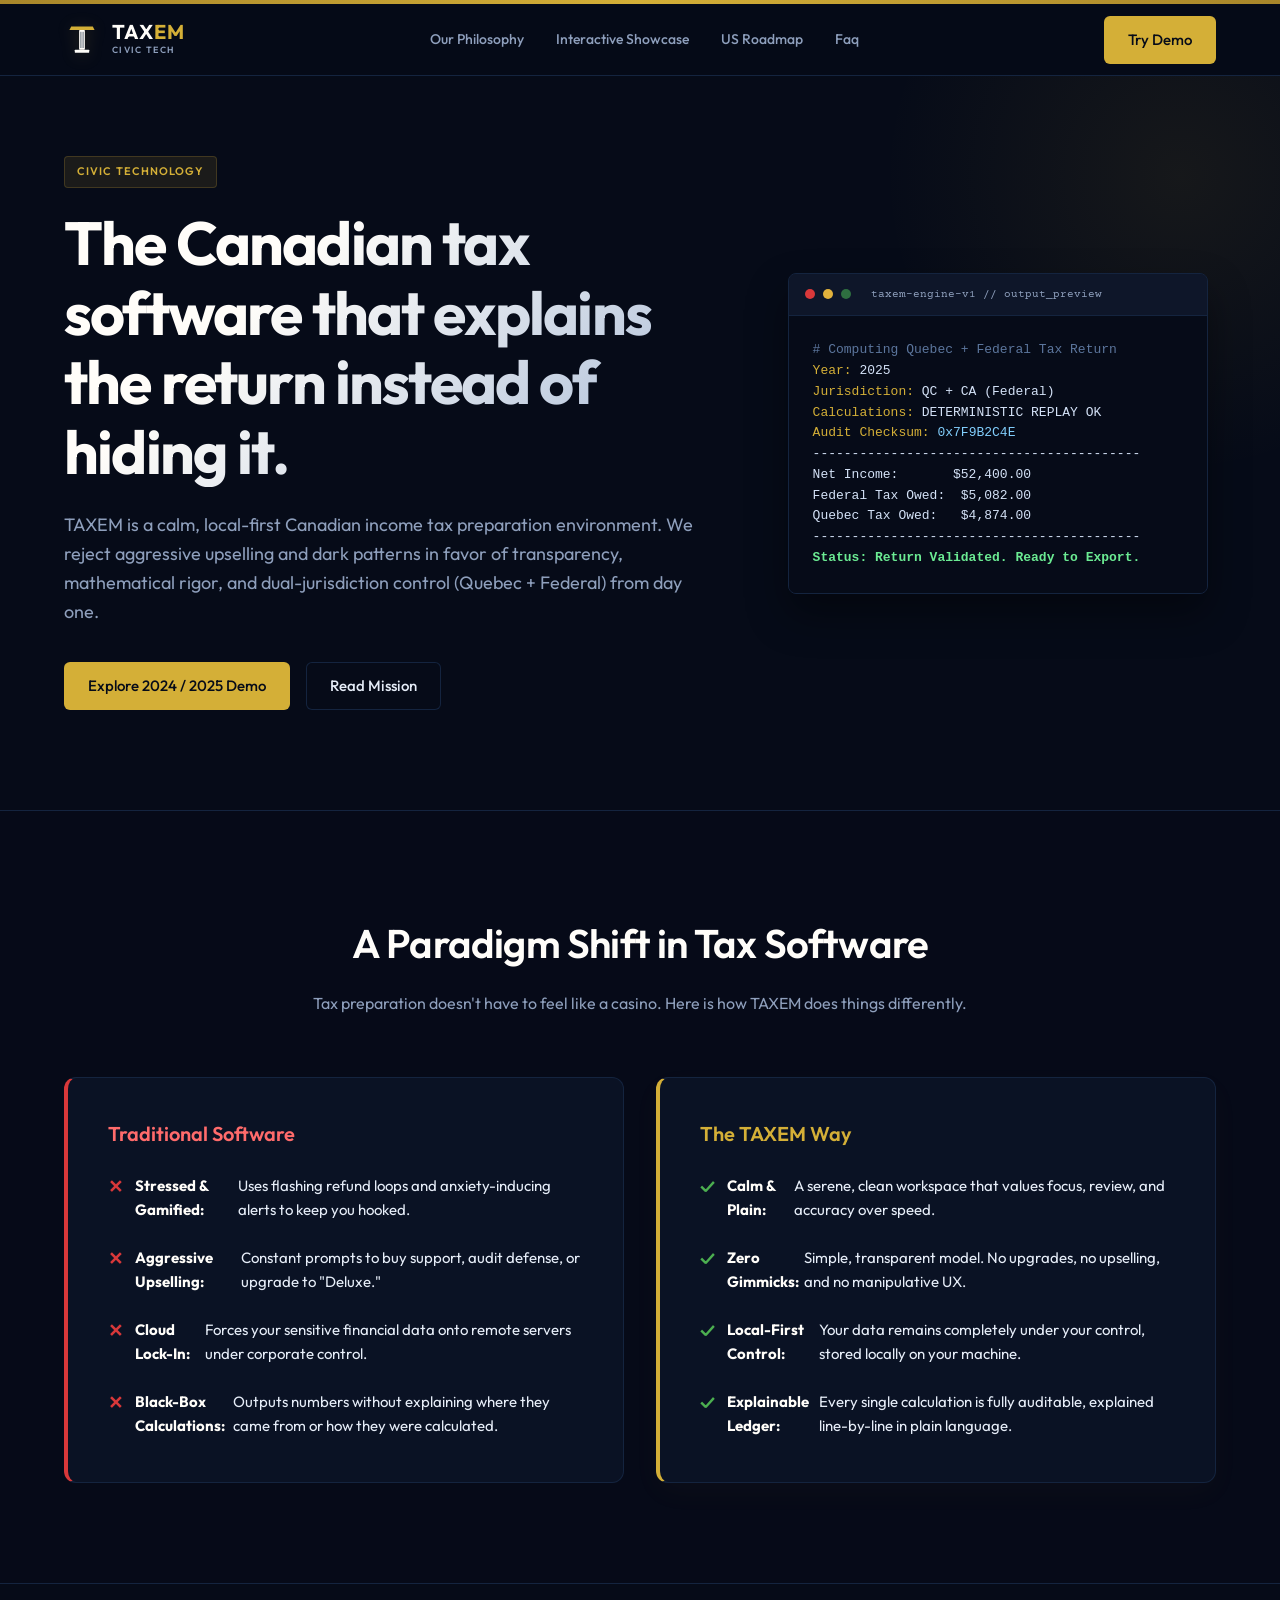
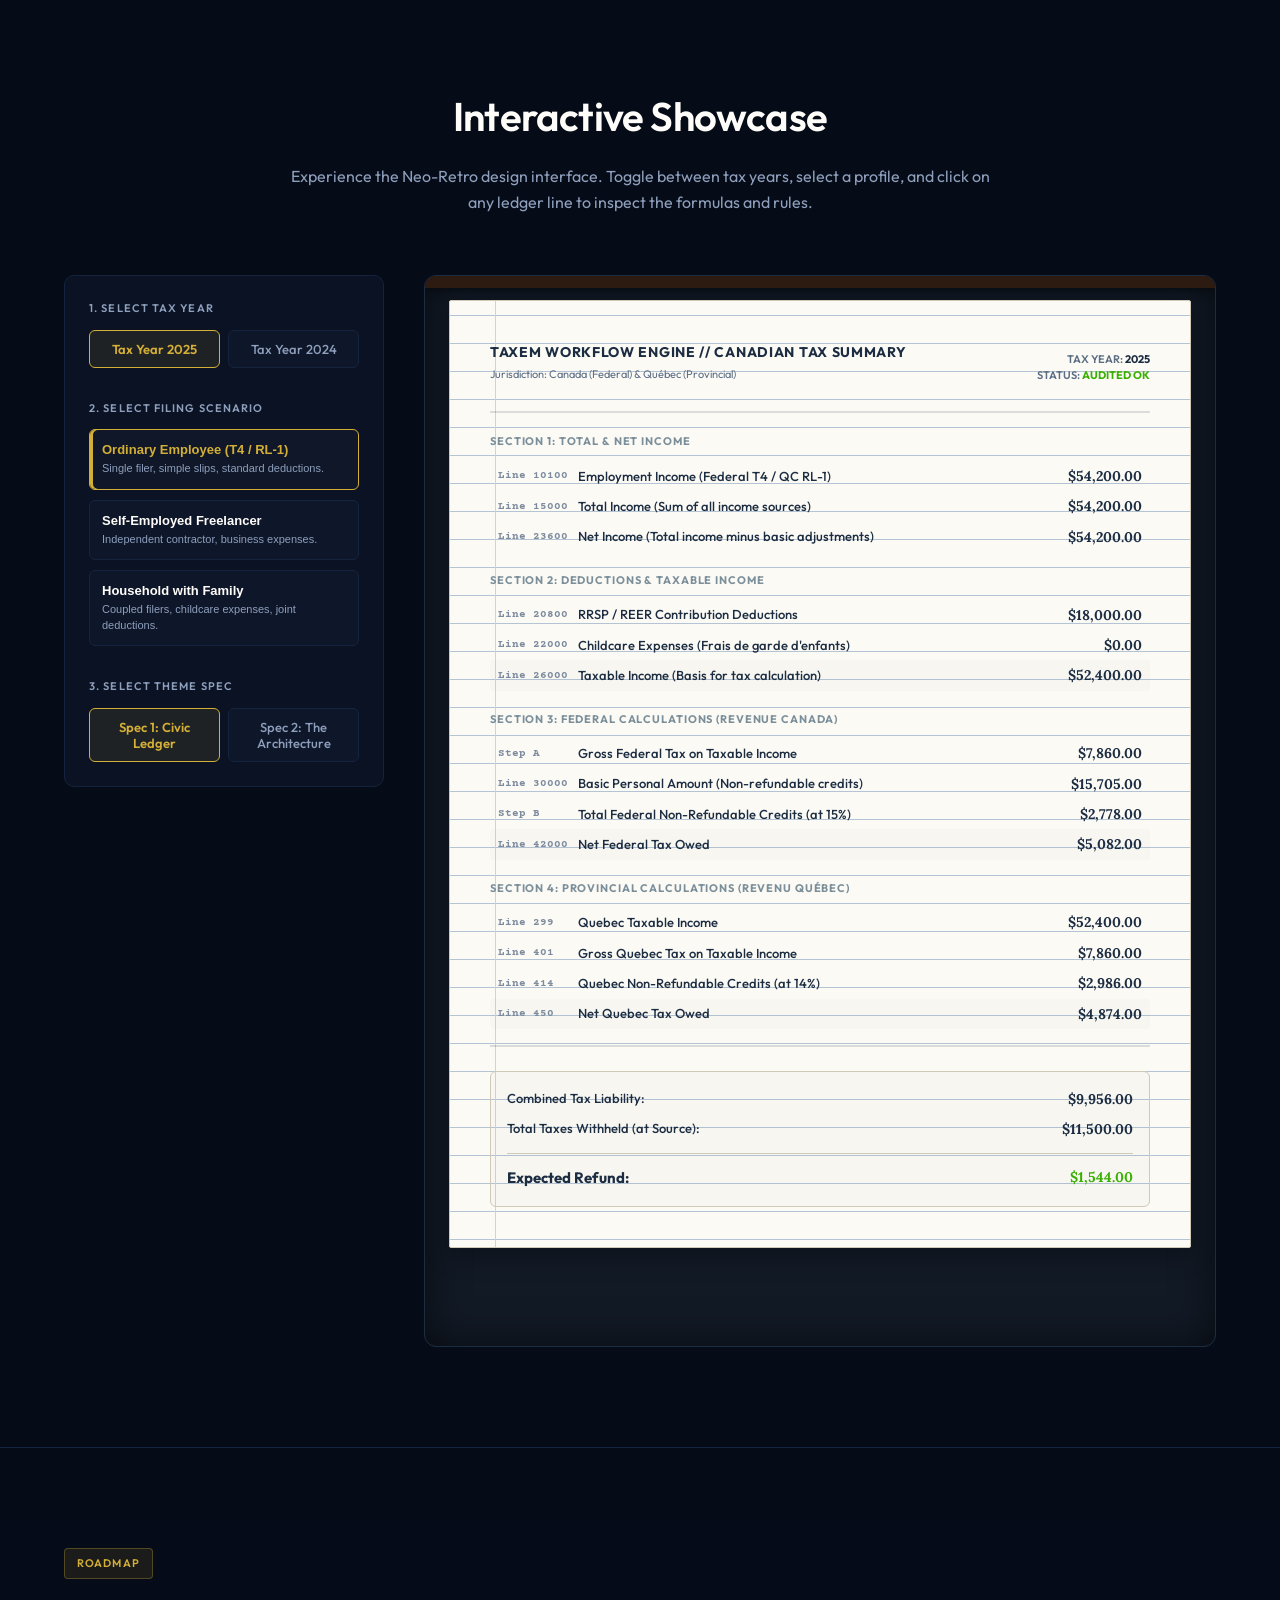
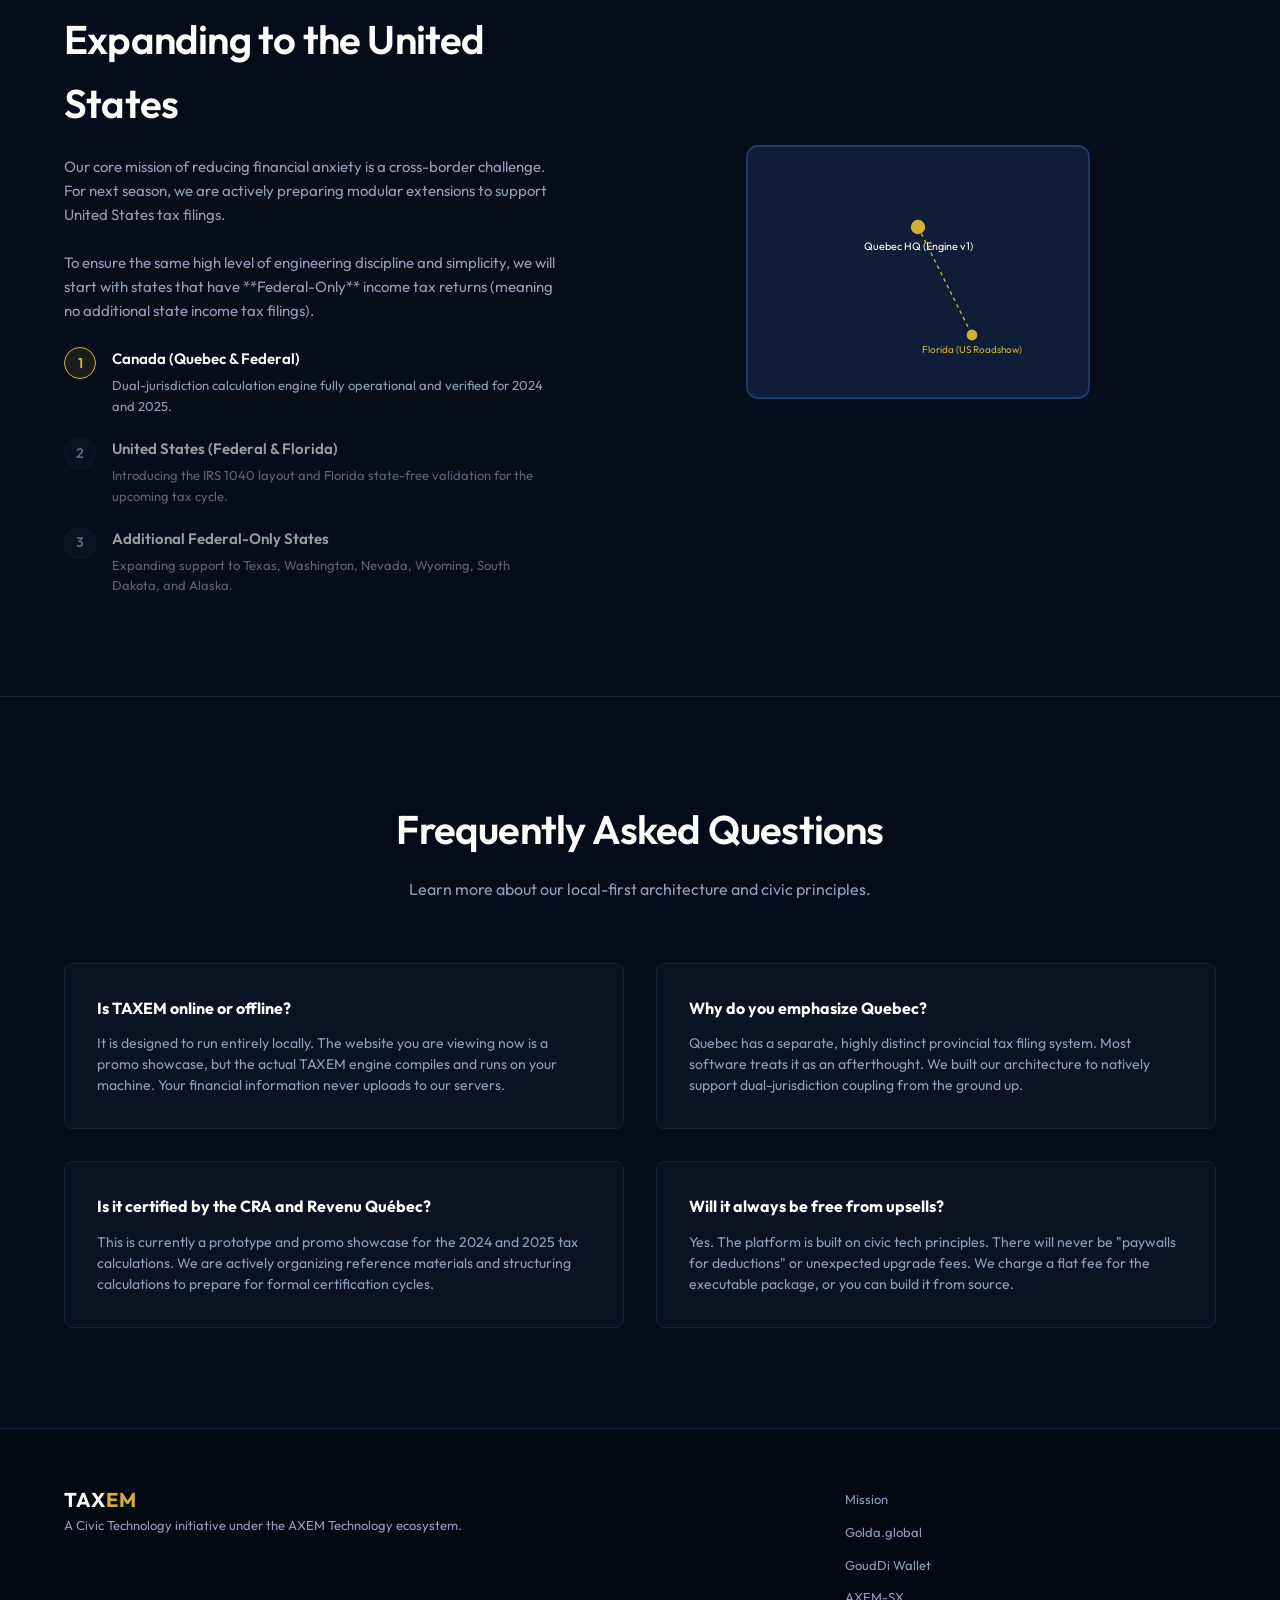
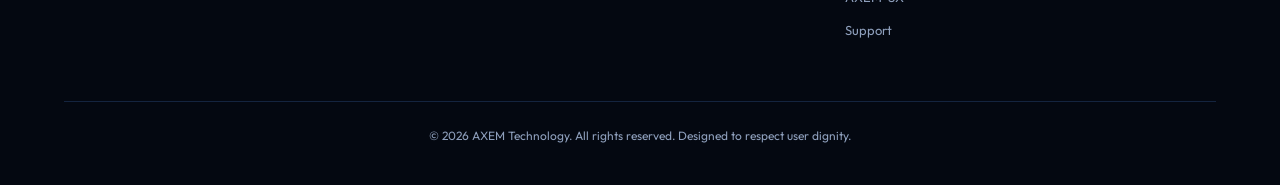
==== commit fb2c0b4c: "Update support contact links in footer" ====
--- a/index.html
+++ b/index.html
@@ -442,7 +442,8 @@
                 <a href="#philosophy">Mission</a>
                 <a href="https://golda.global" target="_blank" rel="noopener">Golda.global</a>
                 <a href="https://gouddi.app" target="_blank" rel="noopener">GoudDi Wallet</a>
-                <a href="mailto:contact@axem.tech">Support</a>
+                 <a href="https://axem-sx.org" target="_blank" re="noopener">AXEM-SX</a>
+                <a href="mailto:goldaxem@gmail.com">Support</a>
             </div>
             <div class="footer-copyright">
                 <p>&copy; 2026 AXEM Technology. All rights reserved. Designed to respect user dignity.</p>
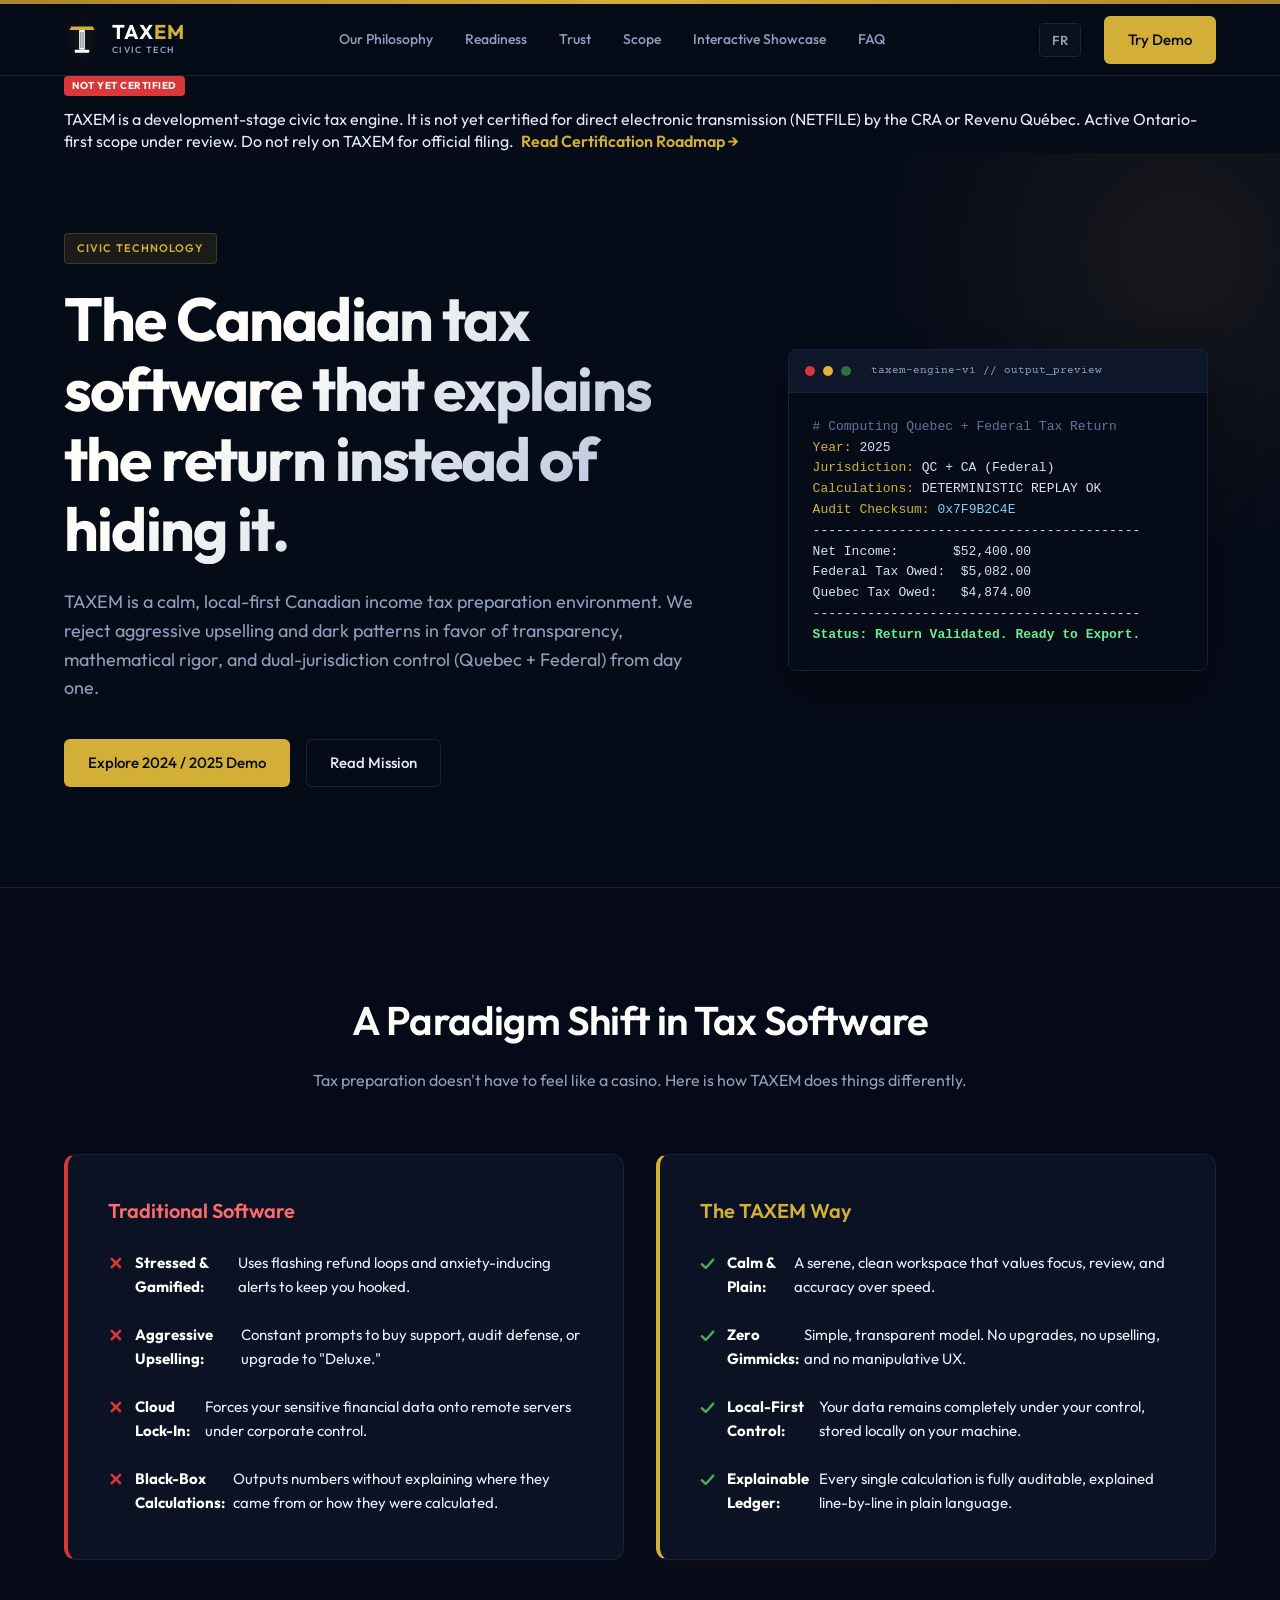
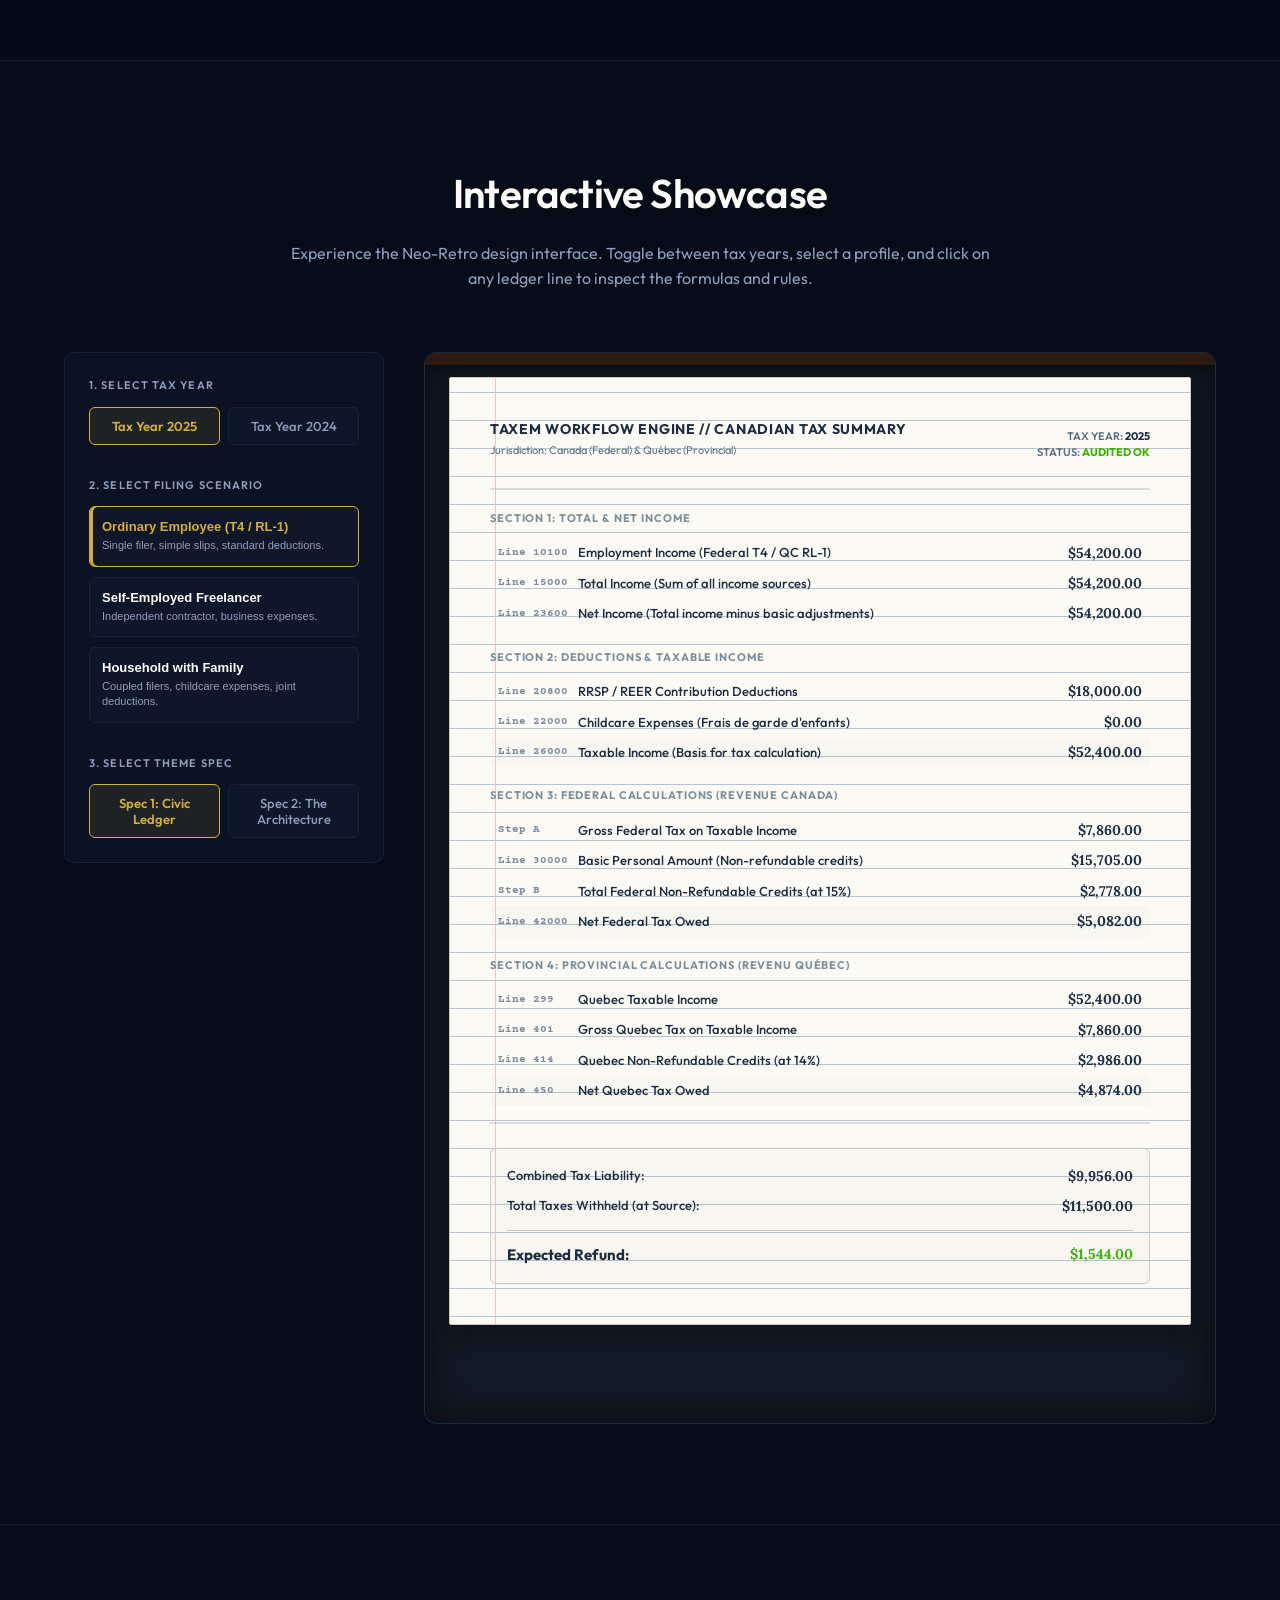
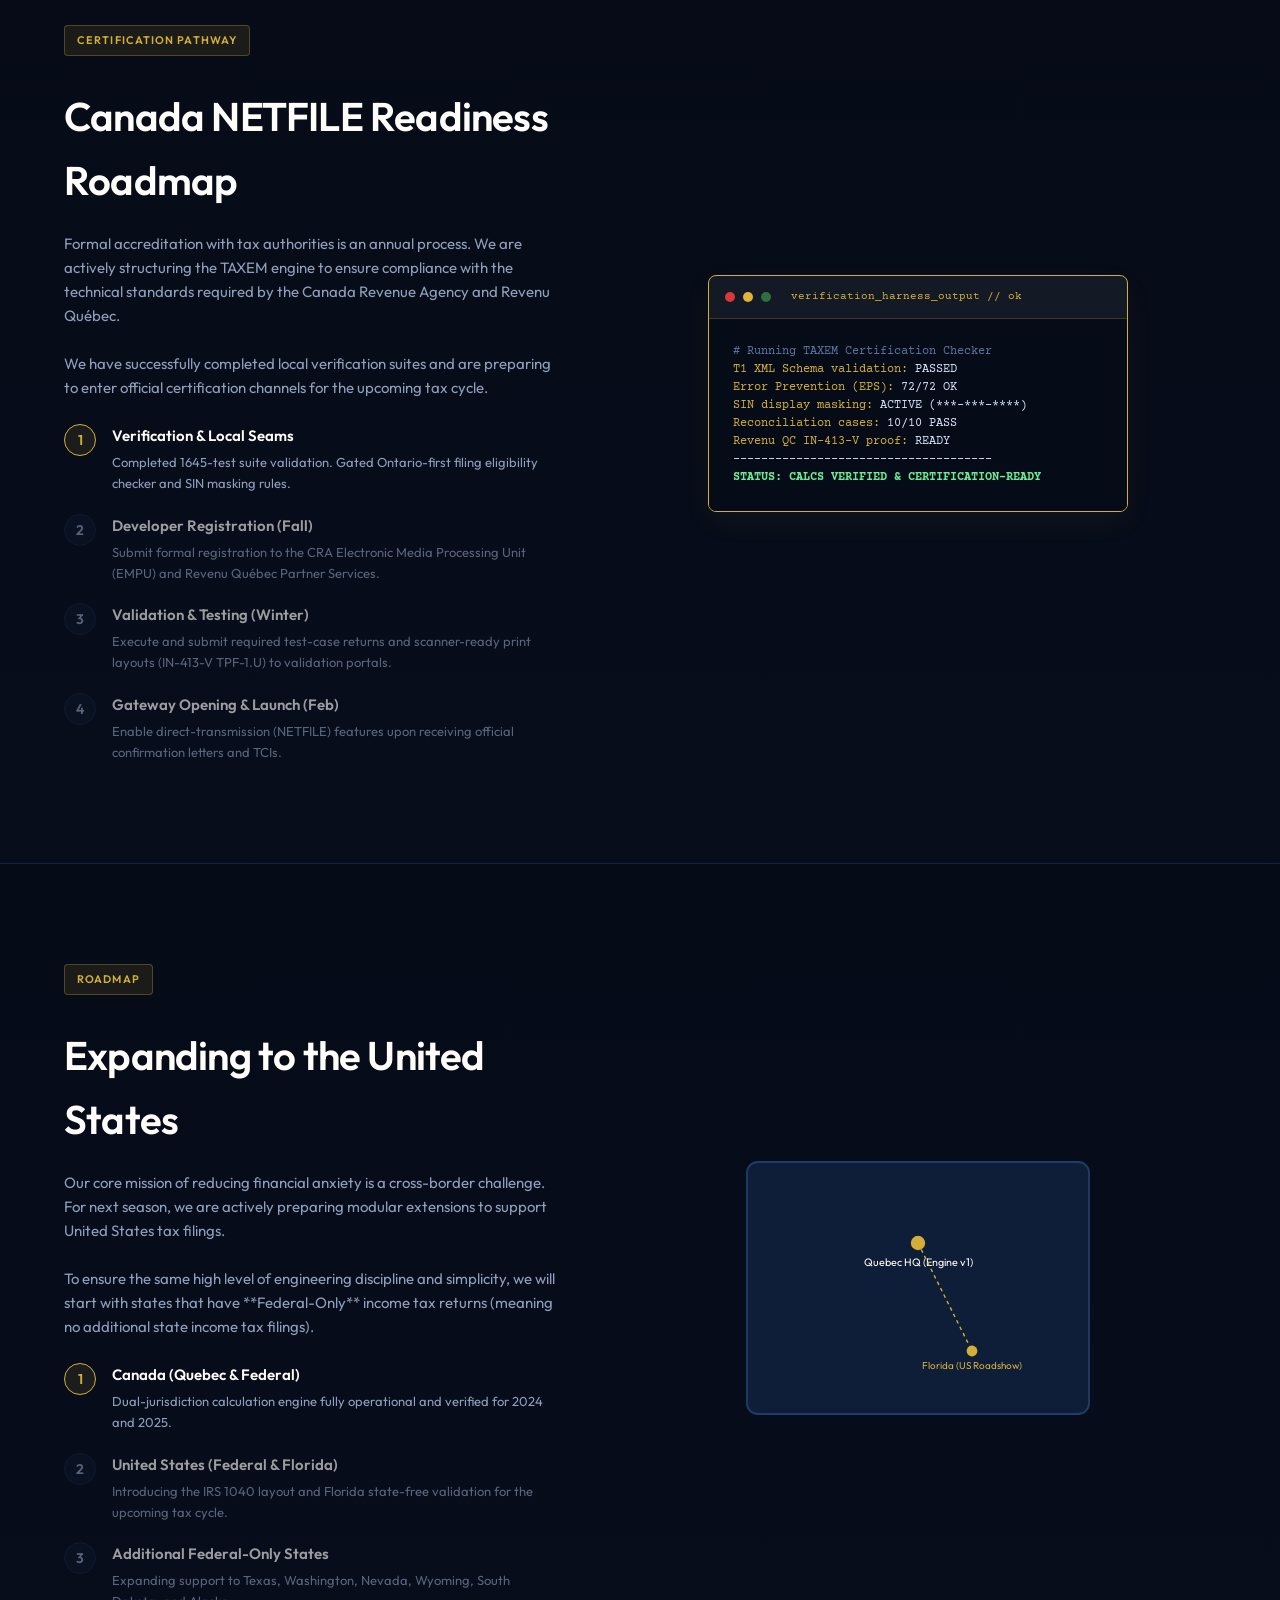
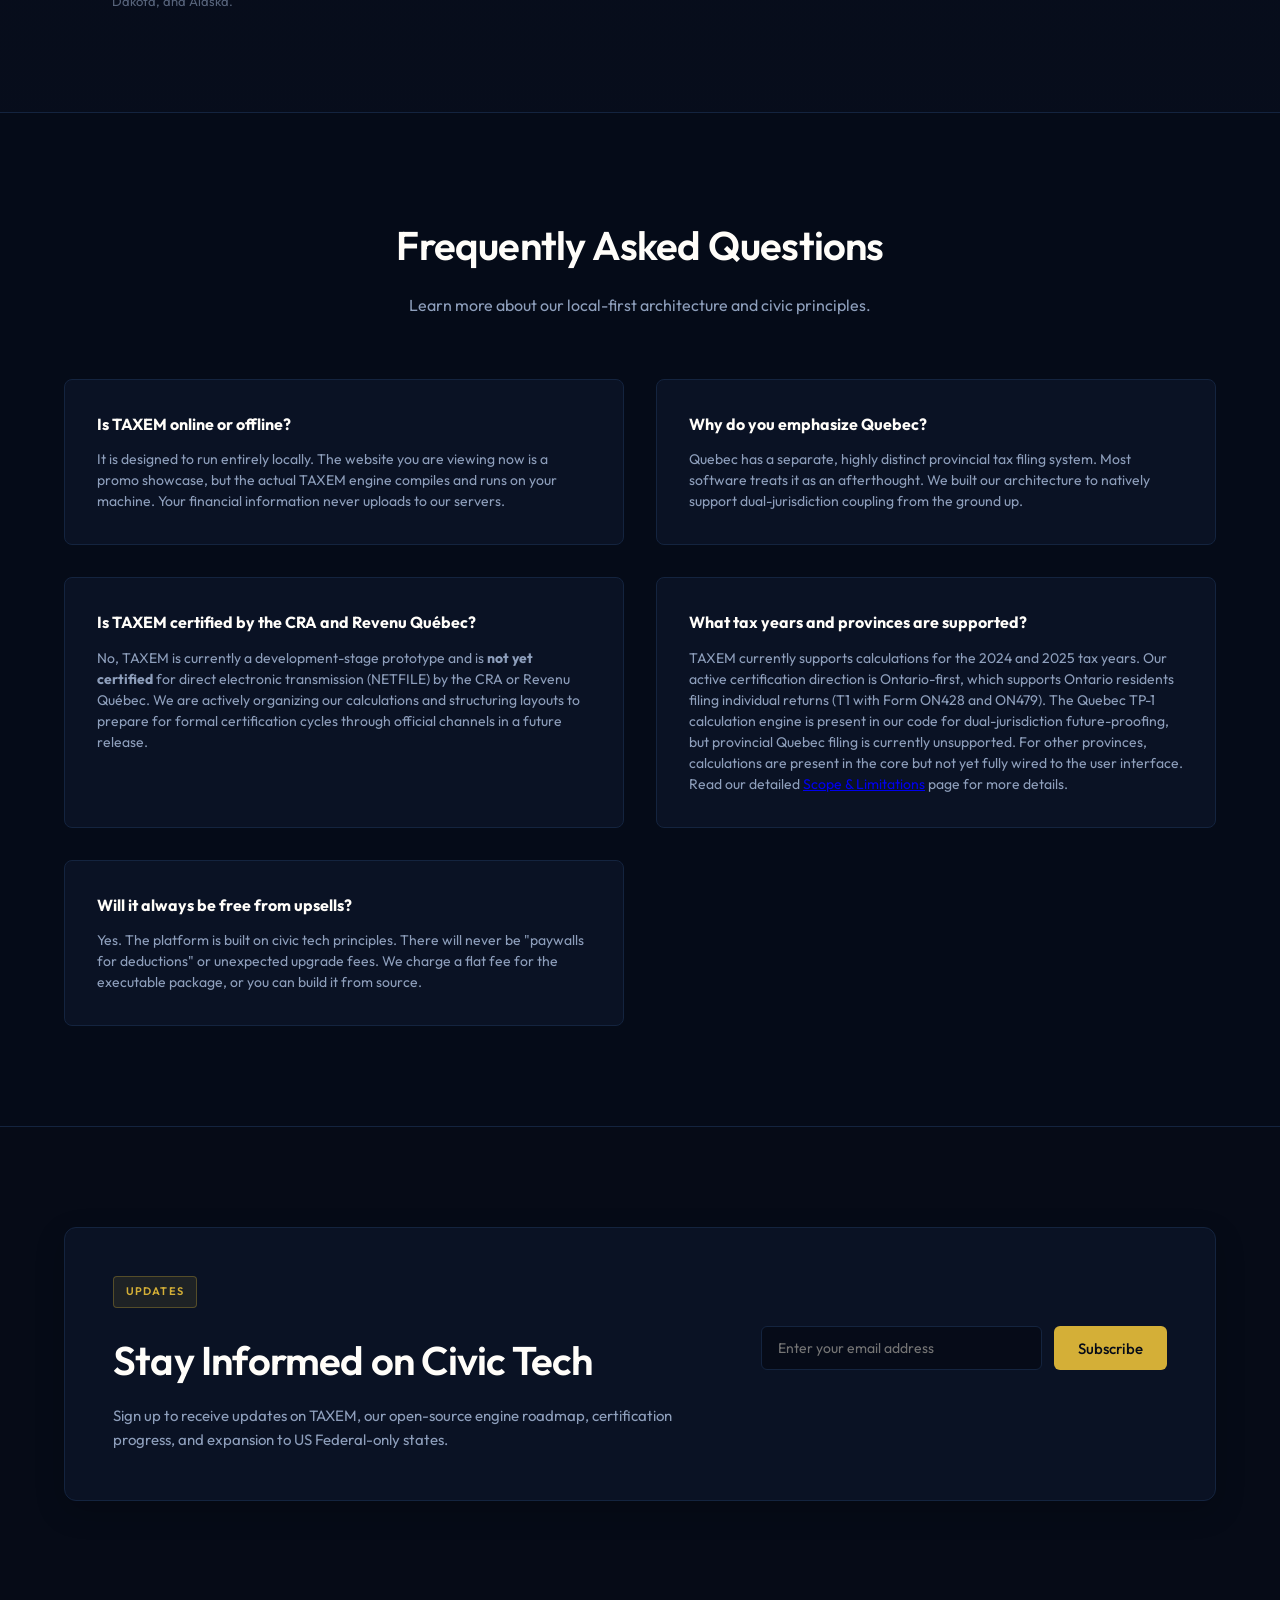
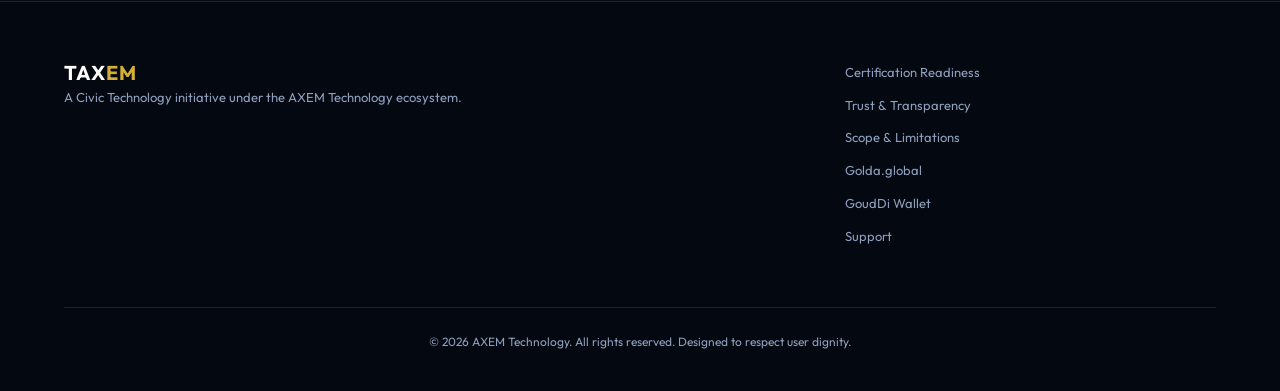
==== commit 91005b44: "feat: add certification-readiness documentation and website updates (EN/FR)" ====
--- a/index.html
+++ b/index.html
@@ -38,15 +38,29 @@
             </a>
             <nav class="nav-links">
                 <a href="#philosophy">Our Philosophy</a>
+                <a href="readiness.html">Readiness</a>
+                <a href="trust.html">Trust</a>
+                <a href="scope.html">Scope</a>
                 <a href="#demo">Interactive Showcase</a>
-                <a href="#roadmap">US Roadmap</a>
-                <a href="#faq">Faq</a>
+                <a href="#faq">FAQ</a>
             </nav>
             <div class="header-cta">
+                <a href="fr/" class="lang-toggle-btn">FR</a>
                 <a href="#demo" class="btn btn-primary" id="headerCtaBtn">Try Demo</a>
             </div>
         </div>
     </header>
+
+    <!-- Disclaimer Banner -->
+    <div class="disclaimer-banner">
+        <div class="container disclaimer-container">
+            <span class="disclaimer-badge">NOT YET CERTIFIED</span>
+            <span class="disclaimer-text">
+                TAXEM is a development-stage civic tax engine. It is not yet certified for direct electronic transmission (NETFILE) by the CRA or Revenu Québec. Active Ontario-first scope under review. Do not rely on TAXEM for official filing. 
+                <a href="readiness.html" class="disclaimer-link">Read Certification Roadmap &rarr;</a>
+            </span>
+        </div>
+    </div>
 
     <main>
         <!-- Hero Section -->
@@ -340,6 +354,74 @@
                                     <span class="formula-label">Deterministic Formula:</span>
                                     <code class="formula-code" id="explanationFormula">Select an item above</code>
                                 </div>
+                            </div>
+                        </div>
+                    </div>
+                </div>
+            </div>
+        </section>
+
+        <!-- Certification Roadmap Section -->
+        <section id="certification-roadmap" class="roadmap-section" style="border-top: 1px solid var(--color-border); background-color: rgba(6,11,24,0.2);">
+            <div class="container">
+                <div class="roadmap-wrapper">
+                    <div class="roadmap-text">
+                        <span class="badge badge-gold">CERTIFICATION PATHWAY</span>
+                        <h2>Canada NETFILE Readiness Roadmap</h2>
+                        <p>
+                            Formal accreditation with tax authorities is an annual process. We are actively structuring the TAXEM engine to ensure compliance with the technical standards required by the Canada Revenue Agency and Revenu Québec.
+                        </p>
+                        <p>
+                            We have successfully completed local verification suites and are preparing to enter official certification channels for the upcoming tax cycle.
+                        </p>
+                        <div class="roadmap-steps">
+                            <div class="roadmap-step active">
+                                <span class="step-num">1</span>
+                                <div>
+                                    <h4>Verification & Local Seams</h4>
+                                    <p>Completed 1645-test suite validation. Gated Ontario-first filing eligibility checker and SIN masking rules.</p>
+                                </div>
+                            </div>
+                            <div class="roadmap-step">
+                                <span class="step-num">2</span>
+                                <div>
+                                    <h4>Developer Registration (Fall)</h4>
+                                    <p>Submit formal registration to the CRA Electronic Media Processing Unit (EMPU) and Revenu Québec Partner Services.</p>
+                                </div>
+                            </div>
+                            <div class="roadmap-step">
+                                <span class="step-num">3</span>
+                                <div>
+                                    <h4>Validation & Testing (Winter)</h4>
+                                    <p>Execute and submit required test-case returns and scanner-ready print layouts (IN-413-V TPF-1.U) to validation portals.</p>
+                                </div>
+                            </div>
+                            <div class="roadmap-step">
+                                <span class="step-num">4</span>
+                                <div>
+                                    <h4>Gateway Opening & Launch (Feb)</h4>
+                                    <p>Enable direct-transmission (NETFILE) features upon receiving official confirmation letters and TCIs.</p>
+                                </div>
+                            </div>
+                        </div>
+                    </div>
+                    <div class="roadmap-graphic">
+                        <div class="mock-device-wrapper" style="border-color: var(--color-gold); box-shadow: 0 10px 30px rgba(212, 175, 55, 0.05);">
+                            <div class="mock-header" style="background-color: rgba(212, 175, 55, 0.05); border-bottom-color: rgba(212, 175, 55, 0.2);">
+                                <div class="dot red"></div>
+                                <div class="dot yellow"></div>
+                                <div class="dot green"></div>
+                                <span class="mock-title" style="color: var(--color-gold);">verification_harness_output // ok</span>
+                            </div>
+                            <div class="mock-body" style="font-size: 12px; line-height: 1.5;">
+                                <span class="comment"># Running TAXEM Certification Checker</span><br>
+                                <span class="key">T1 XML Schema validation:</span> PASSED<br>
+                                <span class="key">Error Prevention (EPS):</span> 72/72 OK<br>
+                                <span class="key">SIN display masking:</span> ACTIVE (***-***-****)<br>
+                                <span class="key">Reconciliation cases:</span> 10/10 PASS<br>
+                                <span class="key">Revenu QC IN-413-V proof:</span> READY<br>
+                                -------------------------------------<br>
+                                <span class="success">STATUS: CALCS VERIFIED & CERTIFICATION-READY</span>
                             </div>
                         </div>
                     </div>
@@ -417,12 +499,38 @@
                         <p>Quebec has a separate, highly distinct provincial tax filing system. Most software treats it as an afterthought. We built our architecture to natively support dual-jurisdiction coupling from the ground up.</p>
                     </div>
                     <div class="faq-card">
-                        <h4>Is it certified by the CRA and Revenu Québec?</h4>
-                        <p>This is currently a prototype and promo showcase for the 2024 and 2025 tax calculations. We are actively organizing reference materials and structuring calculations to prepare for formal certification cycles.</p>
+                        <h4>Is TAXEM certified by the CRA and Revenu Québec?</h4>
+                        <p>No, TAXEM is currently a development-stage prototype and is <strong>not yet certified</strong> for direct electronic transmission (NETFILE) by the CRA or Revenu Québec. We are actively organizing our calculations and structuring layouts to prepare for formal certification cycles through official channels in a future release.</p>
+                    </div>
+                    <div class="faq-card">
+                        <h4>What tax years and provinces are supported?</h4>
+                        <p>TAXEM currently supports calculations for the 2024 and 2025 tax years. Our active certification direction is Ontario-first, which supports Ontario residents filing individual returns (T1 with Form ON428 and ON479). The Quebec TP-1 calculation engine is present in our code for dual-jurisdiction future-proofing, but provincial Quebec filing is currently unsupported. For other provinces, calculations are present in the core but not yet fully wired to the user interface. Read our detailed <a href="scope.html">Scope & Limitations</a> page for more details.</p>
                     </div>
                     <div class="faq-card">
                         <h4>Will it always be free from upsells?</h4>
                         <p>Yes. The platform is built on civic tech principles. There will never be "paywalls for deductions" or unexpected upgrade fees. We charge a flat fee for the executable package, or you can build it from source.</p>
+                    </div>
+                </div>
+            </div>
+        </section>
+
+        <!-- Newsletter Signup Section -->
+        <section id="newsletter" class="newsletter-section">
+            <div class="container">
+                <div class="newsletter-card">
+                    <div class="newsletter-content">
+                        <span class="badge badge-gold">Updates</span>
+                        <h2>Stay Informed on Civic Tech</h2>
+                        <p>Sign up to receive updates on TAXEM, our open-source engine roadmap, certification progress, and expansion to US Federal-only states.</p>
+                    </div>
+                    <div class="newsletter-form-wrapper">
+                        <form id="subscribeForm" class="subscribe-form">
+                            <div class="input-group">
+                                <input type="email" id="subscribeEmail" placeholder="Enter your email address" required class="subscribe-input">
+                                <button type="submit" id="btnSubscribe" class="btn btn-gold">Subscribe</button>
+                            </div>
+                            <div id="subscribeMessage" class="subscribe-message"></div>
+                        </form>
                     </div>
                 </div>
             </div>
@@ -439,10 +547,11 @@
                 <p>A Civic Technology initiative under the AXEM Technology ecosystem.</p>
             </div>
             <div class="footer-links">
-                <a href="#philosophy">Mission</a>
+                <a href="readiness.html">Certification Readiness</a>
+                <a href="trust.html">Trust & Transparency</a>
+                <a href="scope.html">Scope & Limitations</a>
                 <a href="https://golda.global" target="_blank" rel="noopener">Golda.global</a>
                 <a href="https://gouddi.app" target="_blank" rel="noopener">GoudDi Wallet</a>
-                 <a href="https://axem-sx.org" target="_blank" re="noopener">AXEM-SX</a>
                 <a href="mailto:goldaxem@gmail.com">Support</a>
             </div>
             <div class="footer-copyright">
--- a/style.css
+++ b/style.css
@@ -1144,6 +1144,125 @@
     color: #5C6E84;
 }
 
+/* Language Switcher Button */
+.lang-toggle-btn {
+    color: var(--color-text-muted);
+    font-size: 13px;
+    font-weight: 600;
+    text-decoration: none;
+    transition: all 0.25s ease;
+    margin-right: 20px;
+    display: inline-flex;
+    align-items: center;
+    border: 1px solid var(--color-border);
+    padding: 6px 12px;
+    border-radius: 4px;
+    background-color: rgba(255, 255, 255, 0.02);
+}
+
+.lang-toggle-btn:hover {
+    color: var(--color-gold);
+    border-color: var(--color-gold);
+    background-color: rgba(212, 175, 55, 0.05);
+}
+
+/* Newsletter Section */
+.newsletter-section {
+    padding: 100px 0;
+    border-top: 1px solid var(--color-border);
+    background-color: rgba(6, 11, 24, 0.4);
+}
+
+.newsletter-card {
+    background-color: var(--color-bg-card);
+    border: 1px solid var(--color-border);
+    border-radius: 12px;
+    padding: 48px;
+    display: grid;
+    grid-template-columns: 1.2fr 0.8fr;
+    gap: 40px;
+    align-items: center;
+    box-shadow: 0 10px 30px rgba(0, 0, 0, 0.2);
+}
+
+.newsletter-content h2 {
+    margin-bottom: 12px;
+}
+
+.newsletter-content p {
+    font-size: 15px;
+    color: var(--color-text-muted);
+}
+
+.newsletter-form-wrapper {
+    display: flex;
+    flex-direction: column;
+}
+
+.subscribe-form {
+    width: 100%;
+}
+
+.subscribe-form .input-group {
+    display: flex;
+    gap: 12px;
+}
+
+.subscribe-input {
+    flex: 1;
+    background-color: #060B18;
+    border: 1px solid var(--color-border);
+    border-radius: 6px;
+    padding: 12px 16px;
+    color: var(--color-text-light);
+    font-family: var(--font-ui);
+    font-size: 14px;
+    transition: border-color 0.25s ease, box-shadow 0.25s ease;
+}
+
+.subscribe-input:focus {
+    border-color: var(--color-gold);
+    outline: none;
+    box-shadow: 0 0 0 2px rgba(212, 175, 55, 0.2);
+}
+
+.subscribe-message {
+    margin-top: 12px;
+    font-size: 13px;
+    min-height: 20px;
+}
+
+.subscribe-message.success {
+    color: #6BEB93;
+    font-weight: 500;
+}
+
+.subscribe-message.error {
+    color: #FF6B6B;
+    font-weight: 500;
+}
+
+@media (max-width: 992px) {
+    .newsletter-card {
+        grid-template-columns: 1fr;
+        padding: 32px;
+        text-align: center;
+    }
+    .newsletter-content .badge {
+        margin: 0 auto 20px auto;
+    }
+}
+
+@media (max-width: 576px) {
+    .subscribe-form .input-group {
+        flex-direction: column;
+        gap: 12px;
+    }
+    .subscribe-input {
+        width: 100%;
+    }
+}
+
 /* Responsive Rules */
 @media (max-width: 992px) {
     .hero-container {
@@ -1196,3 +1315,50 @@
         width: 60px;
     }
 }
+}
+
+/* Disclaimer Banner */
+.disclaimer-banner {
+    background-color: rgba(217, 56, 58, 0.1);
+    border-bottom: 1px solid rgba(217, 56, 58, 0.2);
+    padding: 12px 0;
+    font-size: 13px;
+    color: var(--color-text-muted);
+    position: relative;
+    z-index: 10;
+}
+
+.disclaimer-container {
+    display: flex;
+    align-items: center;
+    gap: 12px;
+    flex-wrap: wrap;
+}
+
+.disclaimer-badge {
+    background-color: var(--color-red);
+    color: #FFFDF9;
+    font-size: 10px;
+    font-weight: 700;
+    padding: 2px 8px;
+    border-radius: 4px;
+    letter-spacing: 0.05em;
+    text-transform: uppercase;
+}
+
+.disclaimer-text {
+    line-height: 1.4;
+}
+
+.disclaimer-link {
+    color: var(--color-gold);
+    text-decoration: none;
+    font-weight: 600;
+    margin-left: 4px;
+    transition: color 0.2s ease;
+}
+
+.disclaimer-link:hover {
+    color: var(--color-gold-hover);
+}
+
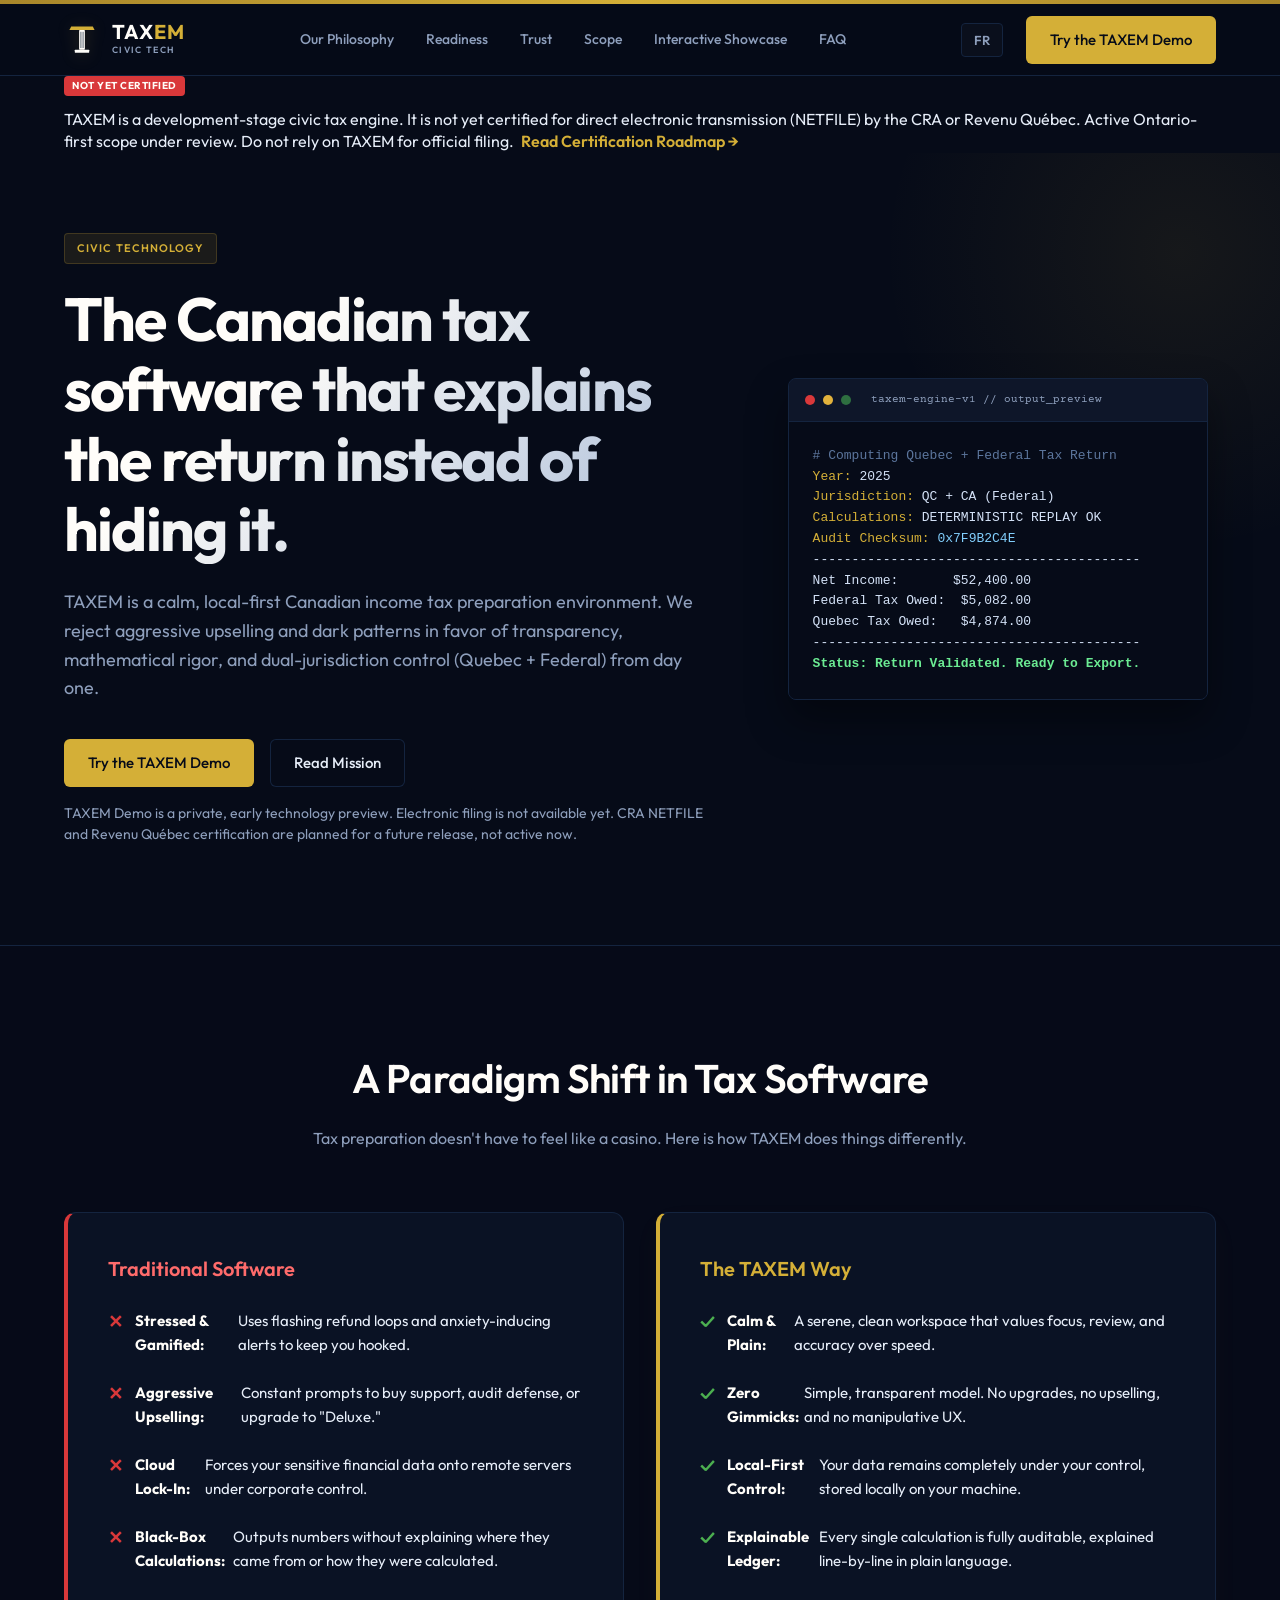
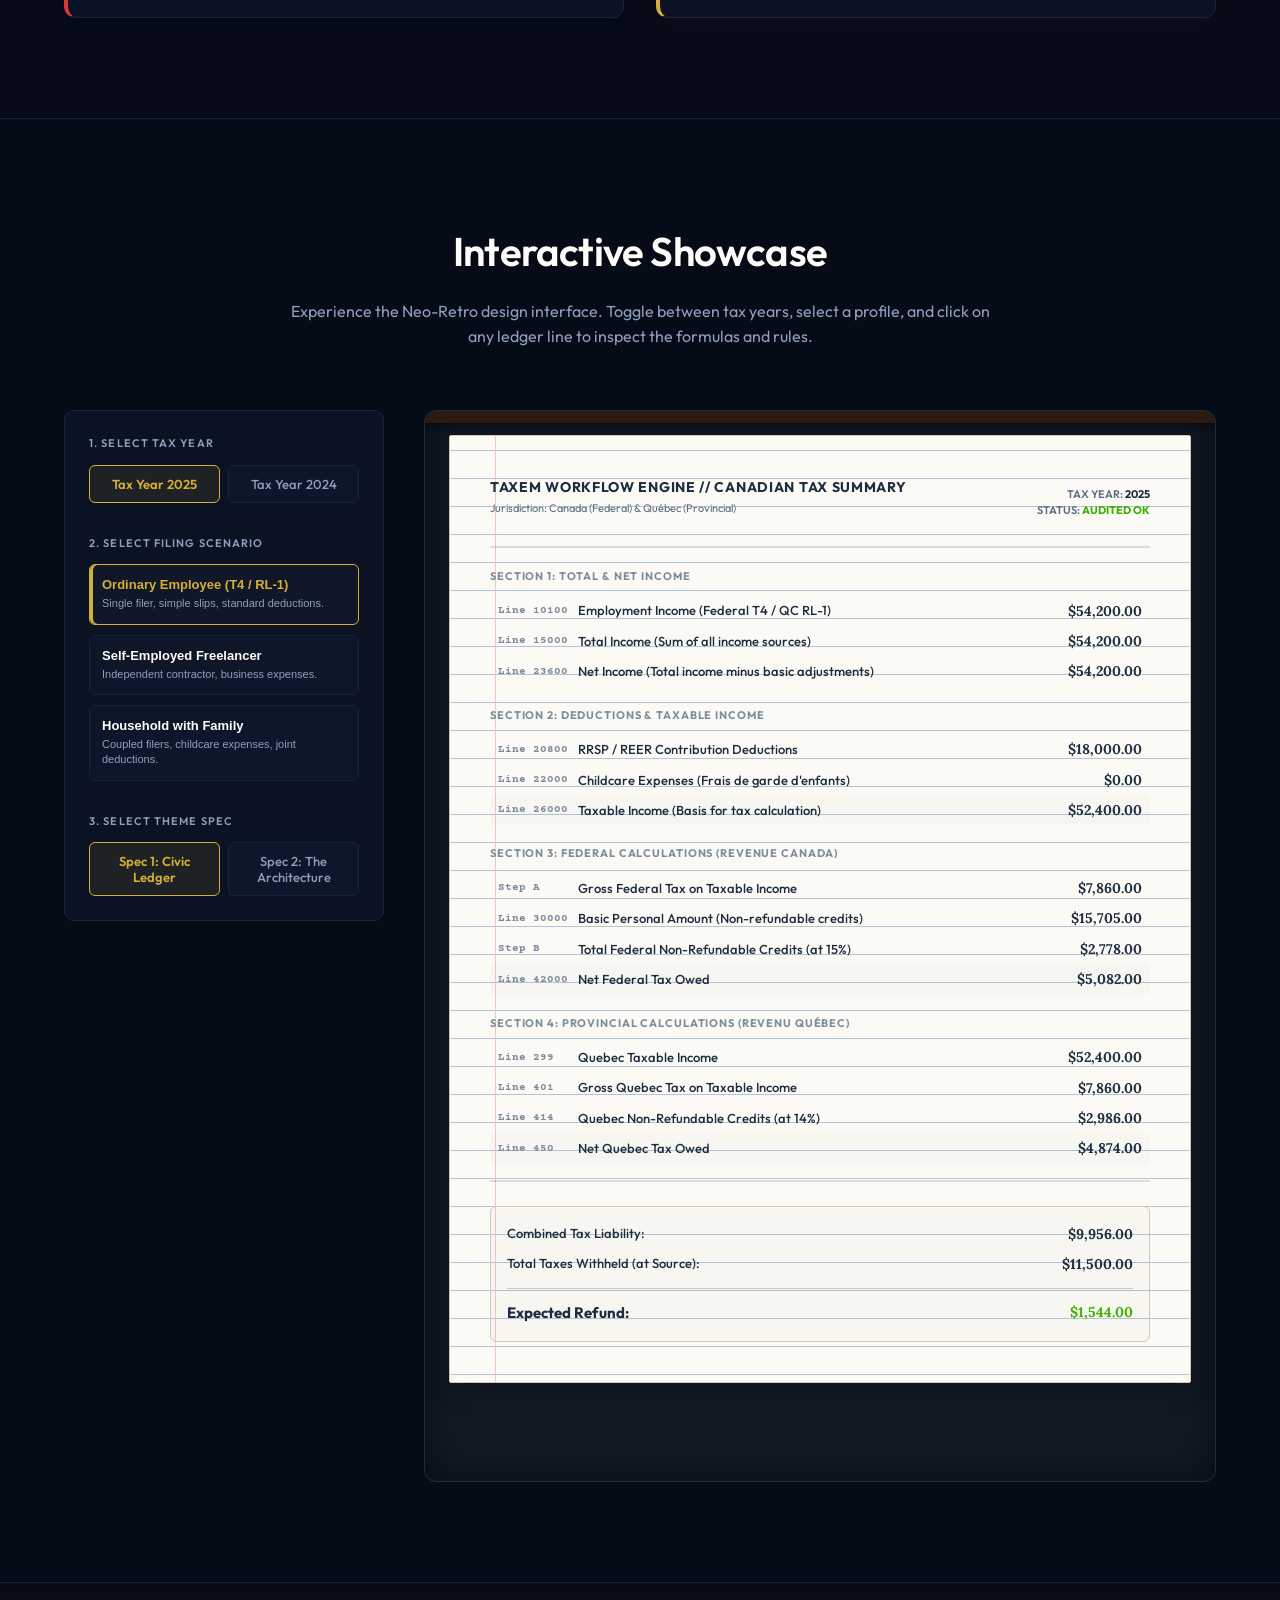
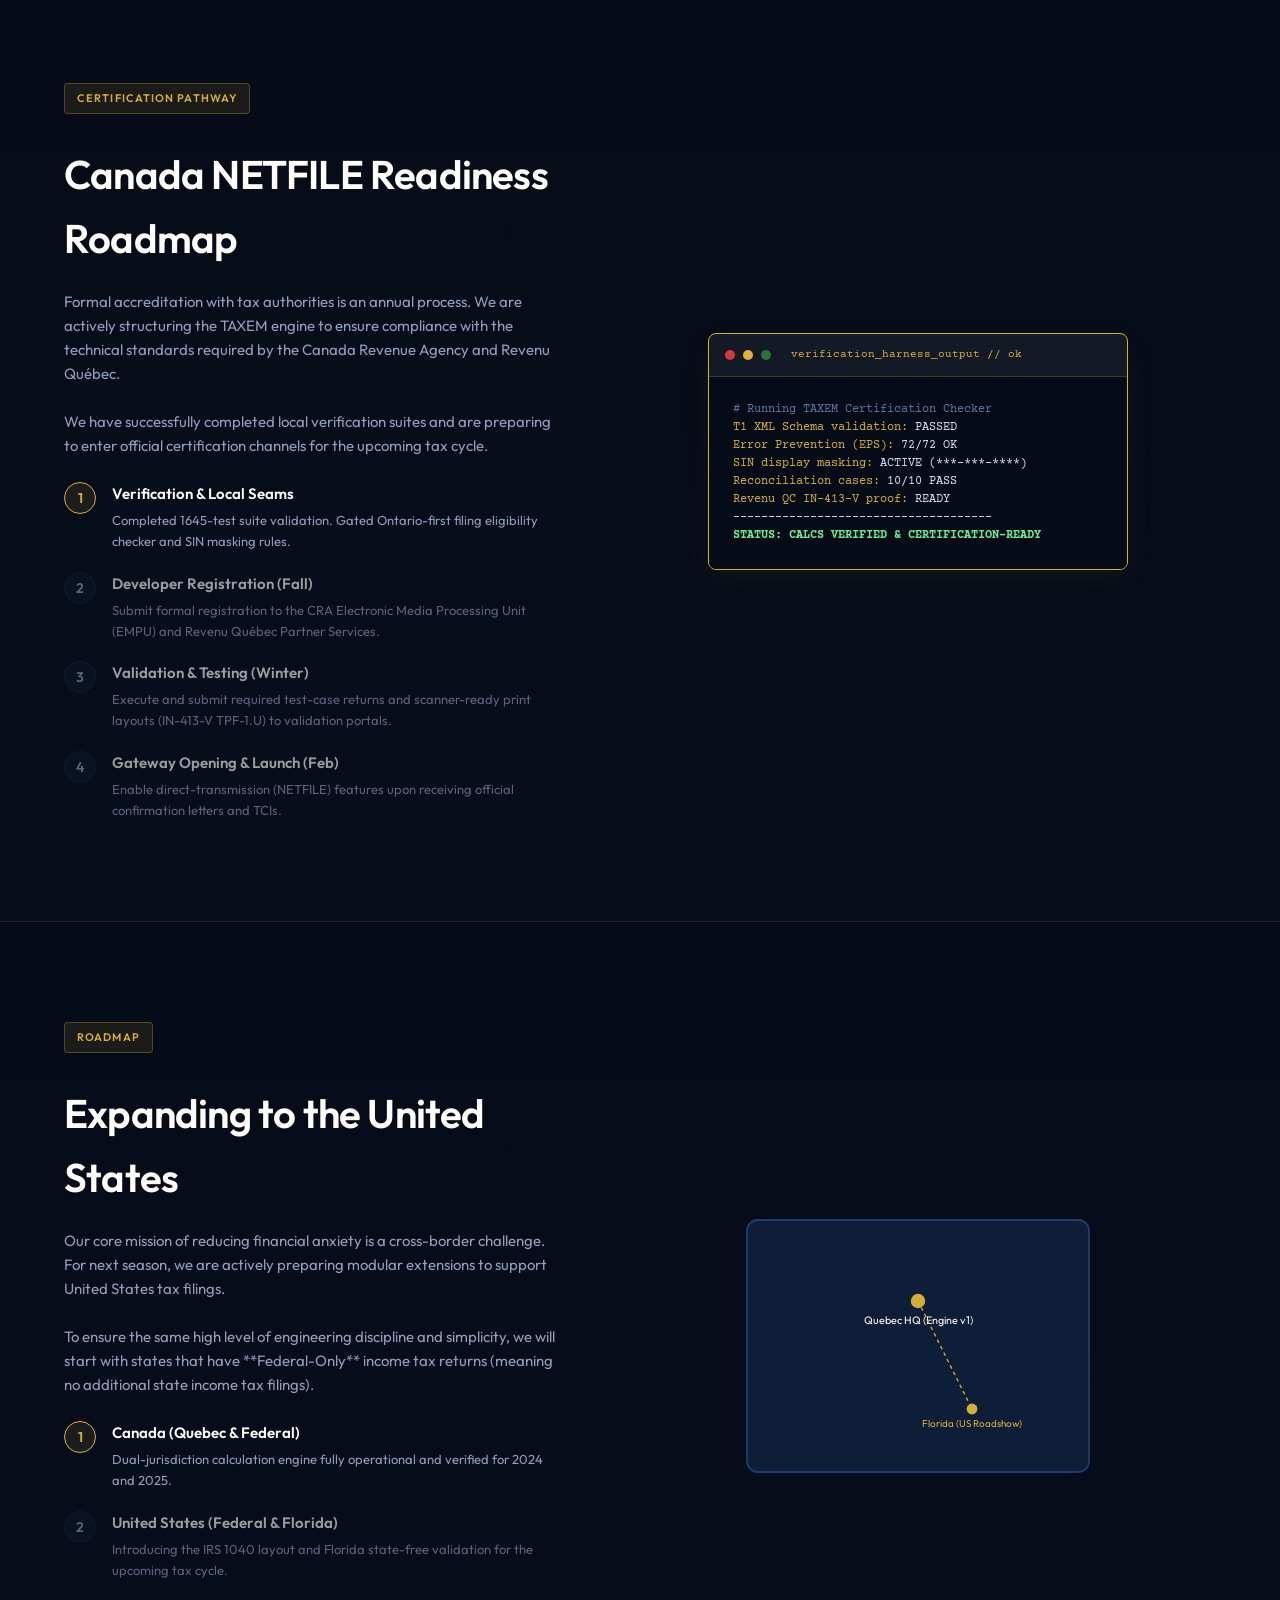
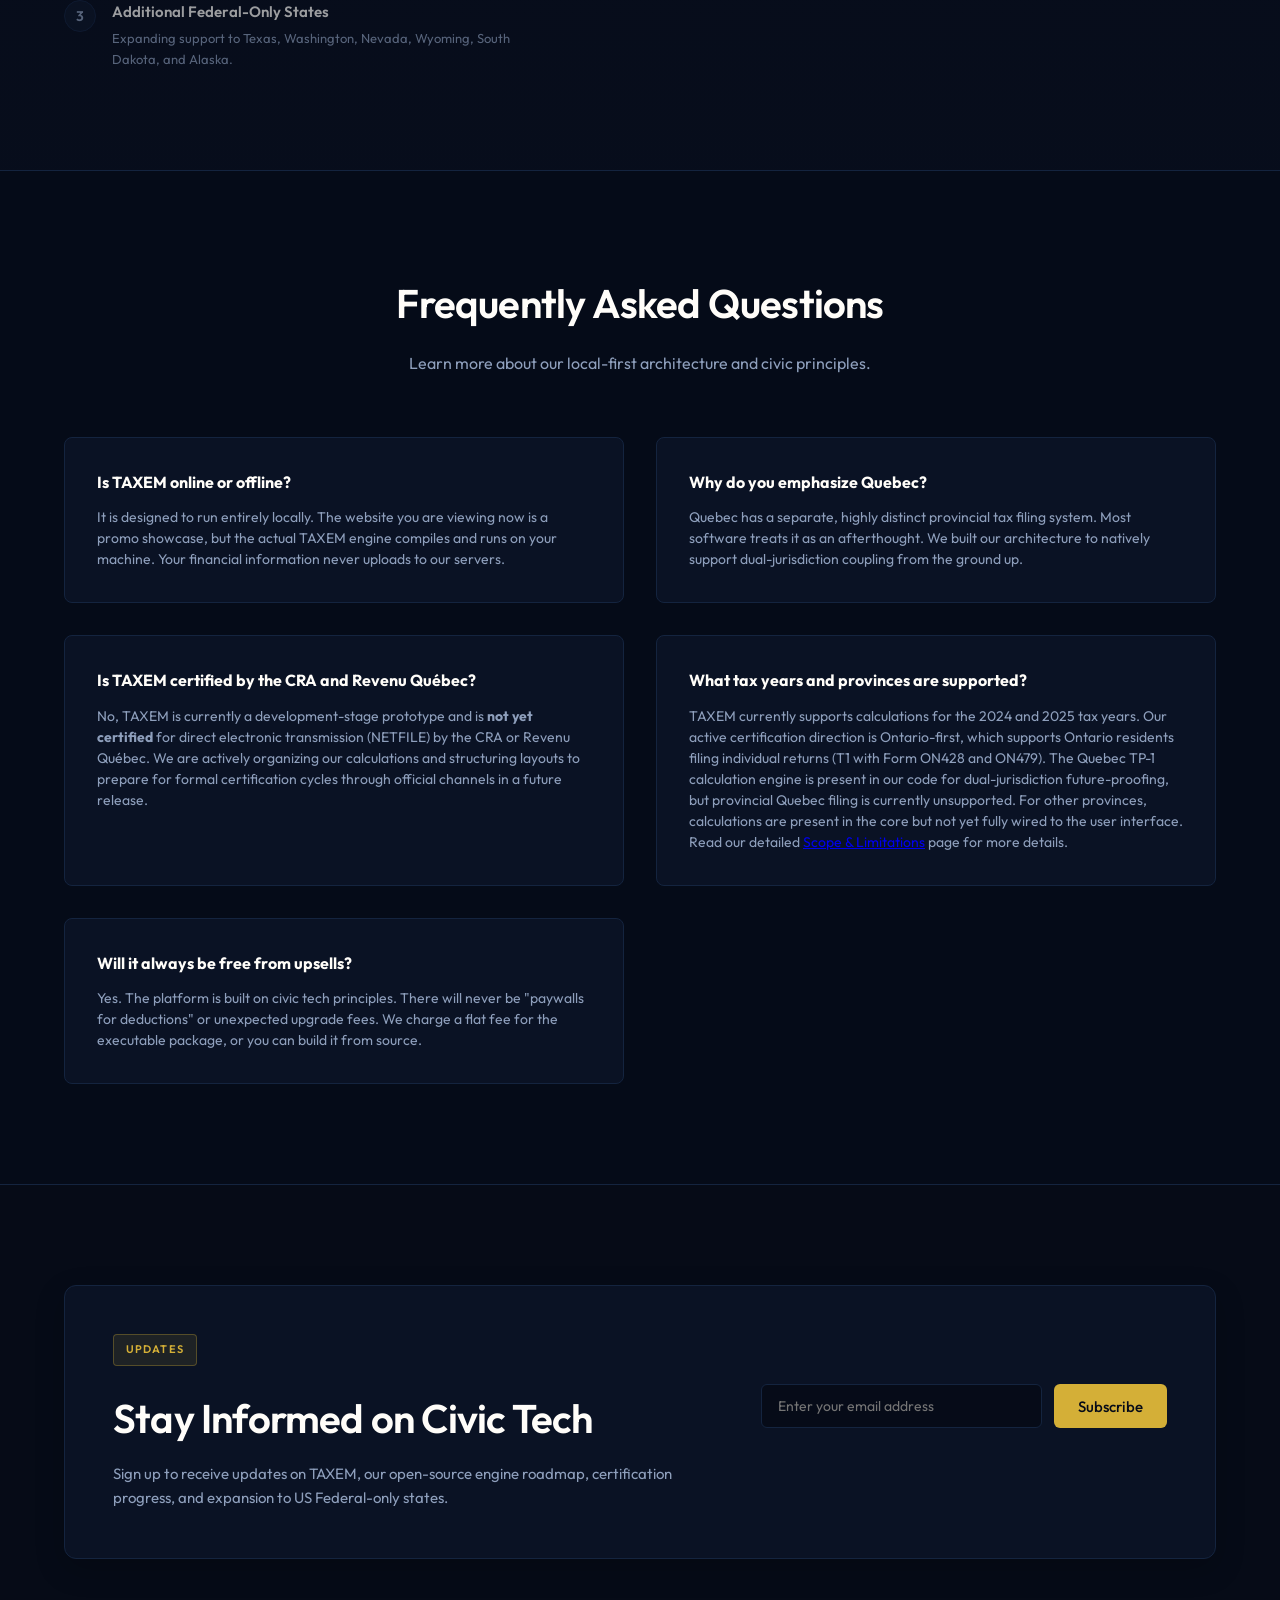
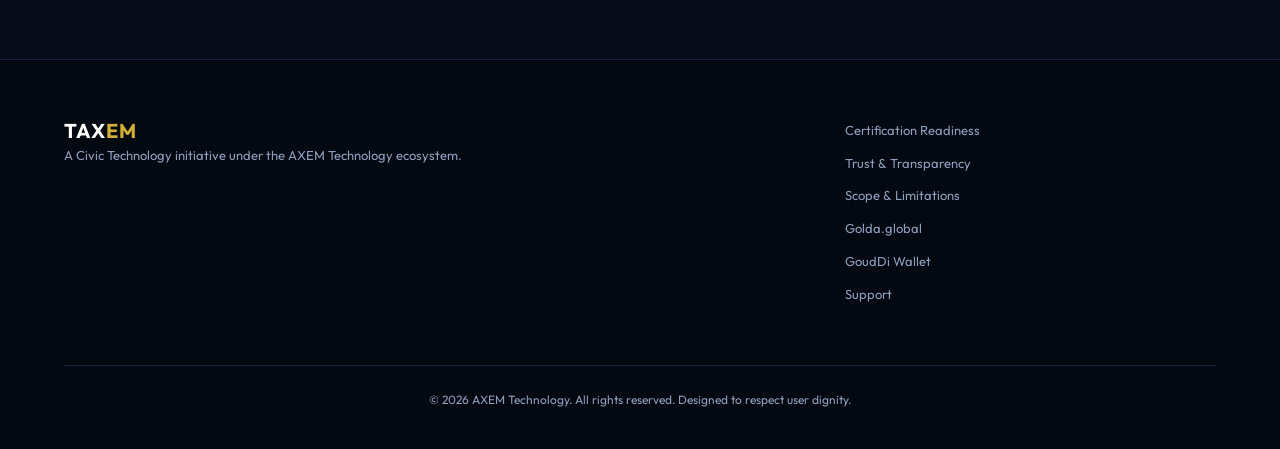
==== commit b619718f: "feat: add demo cta to homepage" ====
--- a/index.html
+++ b/index.html
@@ -46,7 +46,7 @@
             </nav>
             <div class="header-cta">
                 <a href="fr/" class="lang-toggle-btn">FR</a>
-                <a href="#demo" class="btn btn-primary" id="headerCtaBtn">Try Demo</a>
+                <a href="https://demo.taxem.ca/taxem/" class="btn btn-primary" id="headerCtaBtn">Try the TAXEM Demo</a>
             </div>
         </div>
     </header>
@@ -73,9 +73,13 @@
                         TAXEM is a calm, local-first Canadian income tax preparation environment. We reject aggressive upselling and dark patterns in favor of transparency, mathematical rigor, and dual-jurisdiction control (Quebec + Federal) from day one.
                     </p>
                     <div class="hero-actions">
-                        <a href="#demo" class="btn btn-gold">Explore 2024 / 2025 Demo</a>
+                        <a href="https://demo.taxem.ca/taxem/" class="btn btn-gold">Try the TAXEM Demo</a>
                         <a href="#philosophy" class="btn btn-secondary">Read Mission</a>
                     </div>
+                    <p class="hero-disclaimer">
+                        TAXEM Demo is a private, early technology preview. Electronic filing is not available yet.
+                        CRA NETFILE and Revenu Québec certification are planned for a future release, not active now.
+                    </p>
                 </div>
                 <div class="hero-graphic">
                     <div class="mock-device-wrapper">
--- a/style.css
+++ b/style.css
@@ -298,6 +298,14 @@
     gap: 16px;
 }
 
+.hero-disclaimer {
+    max-width: 760px;
+    margin-top: 16px;
+    font-size: 14px;
+    line-height: 1.5;
+    color: var(--color-text-muted);
+}
+
 .hero-graphic {
     display: flex;
     justify-content: center;
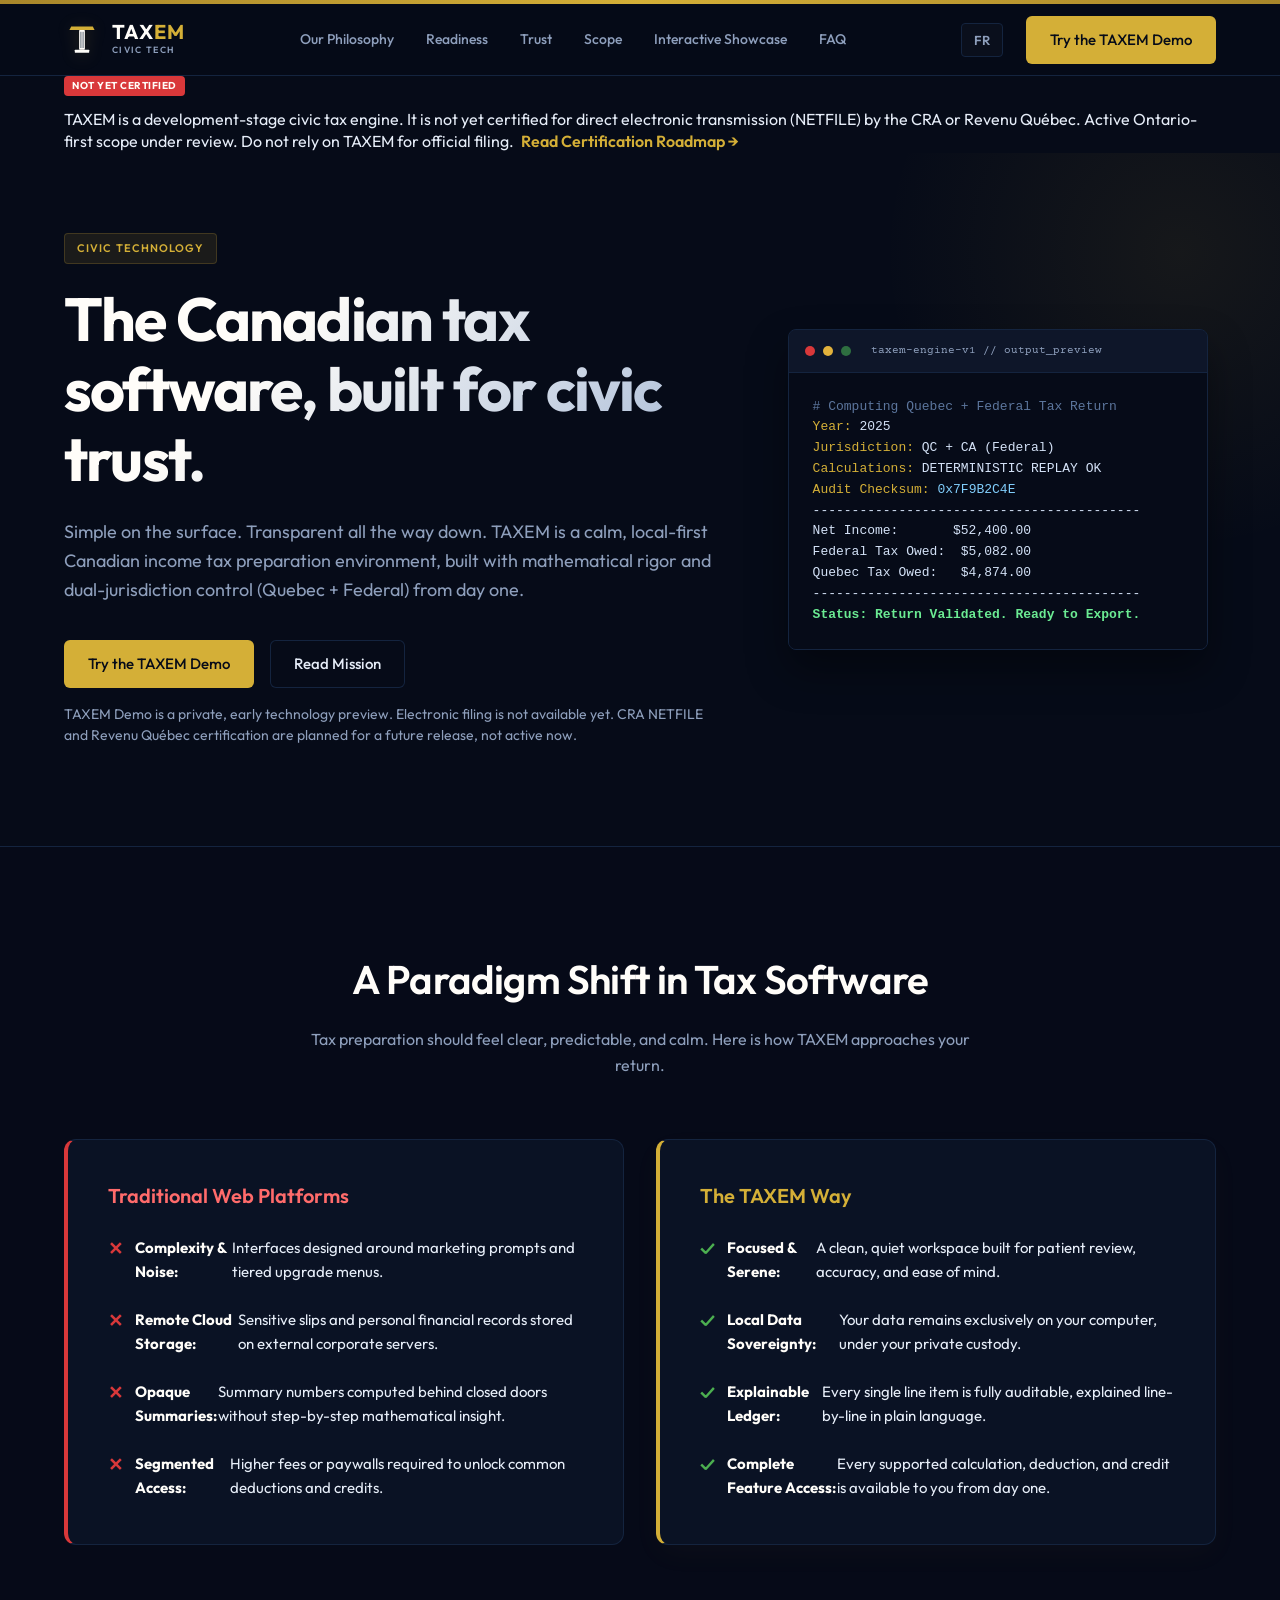
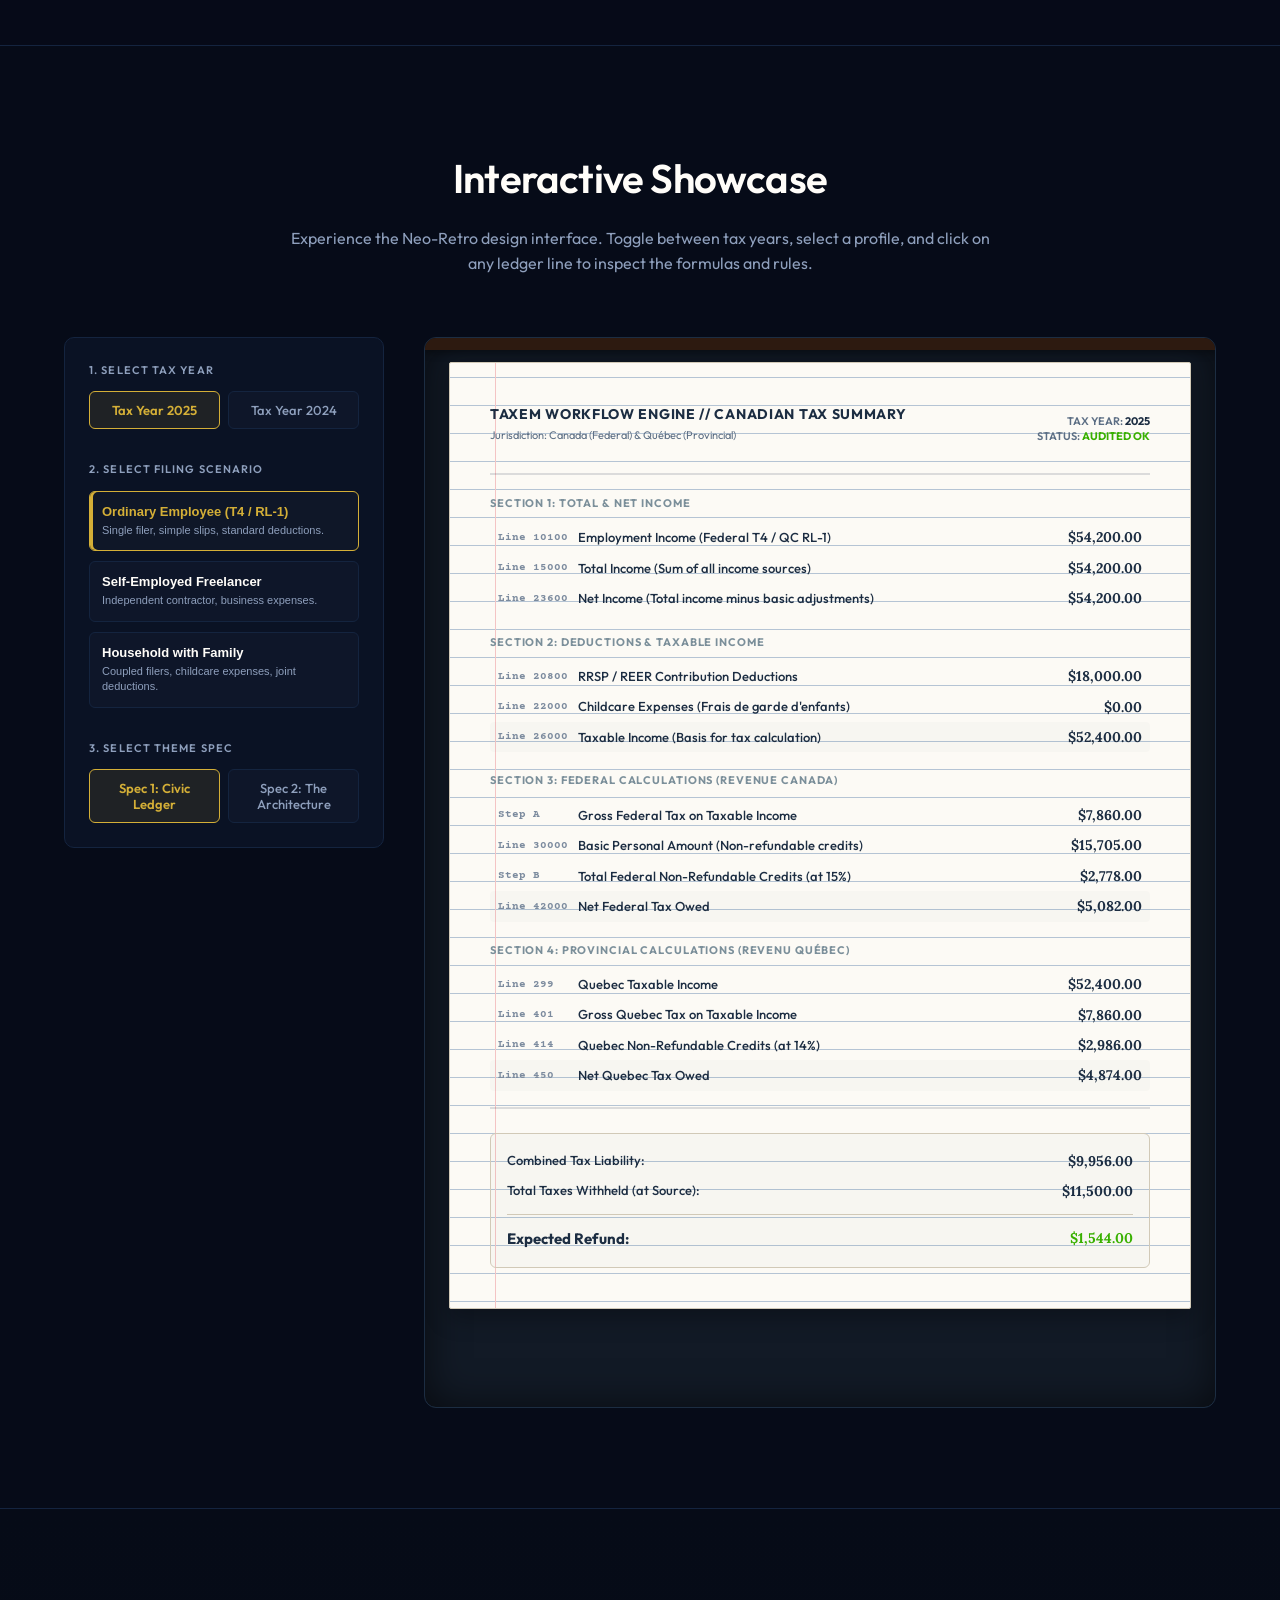
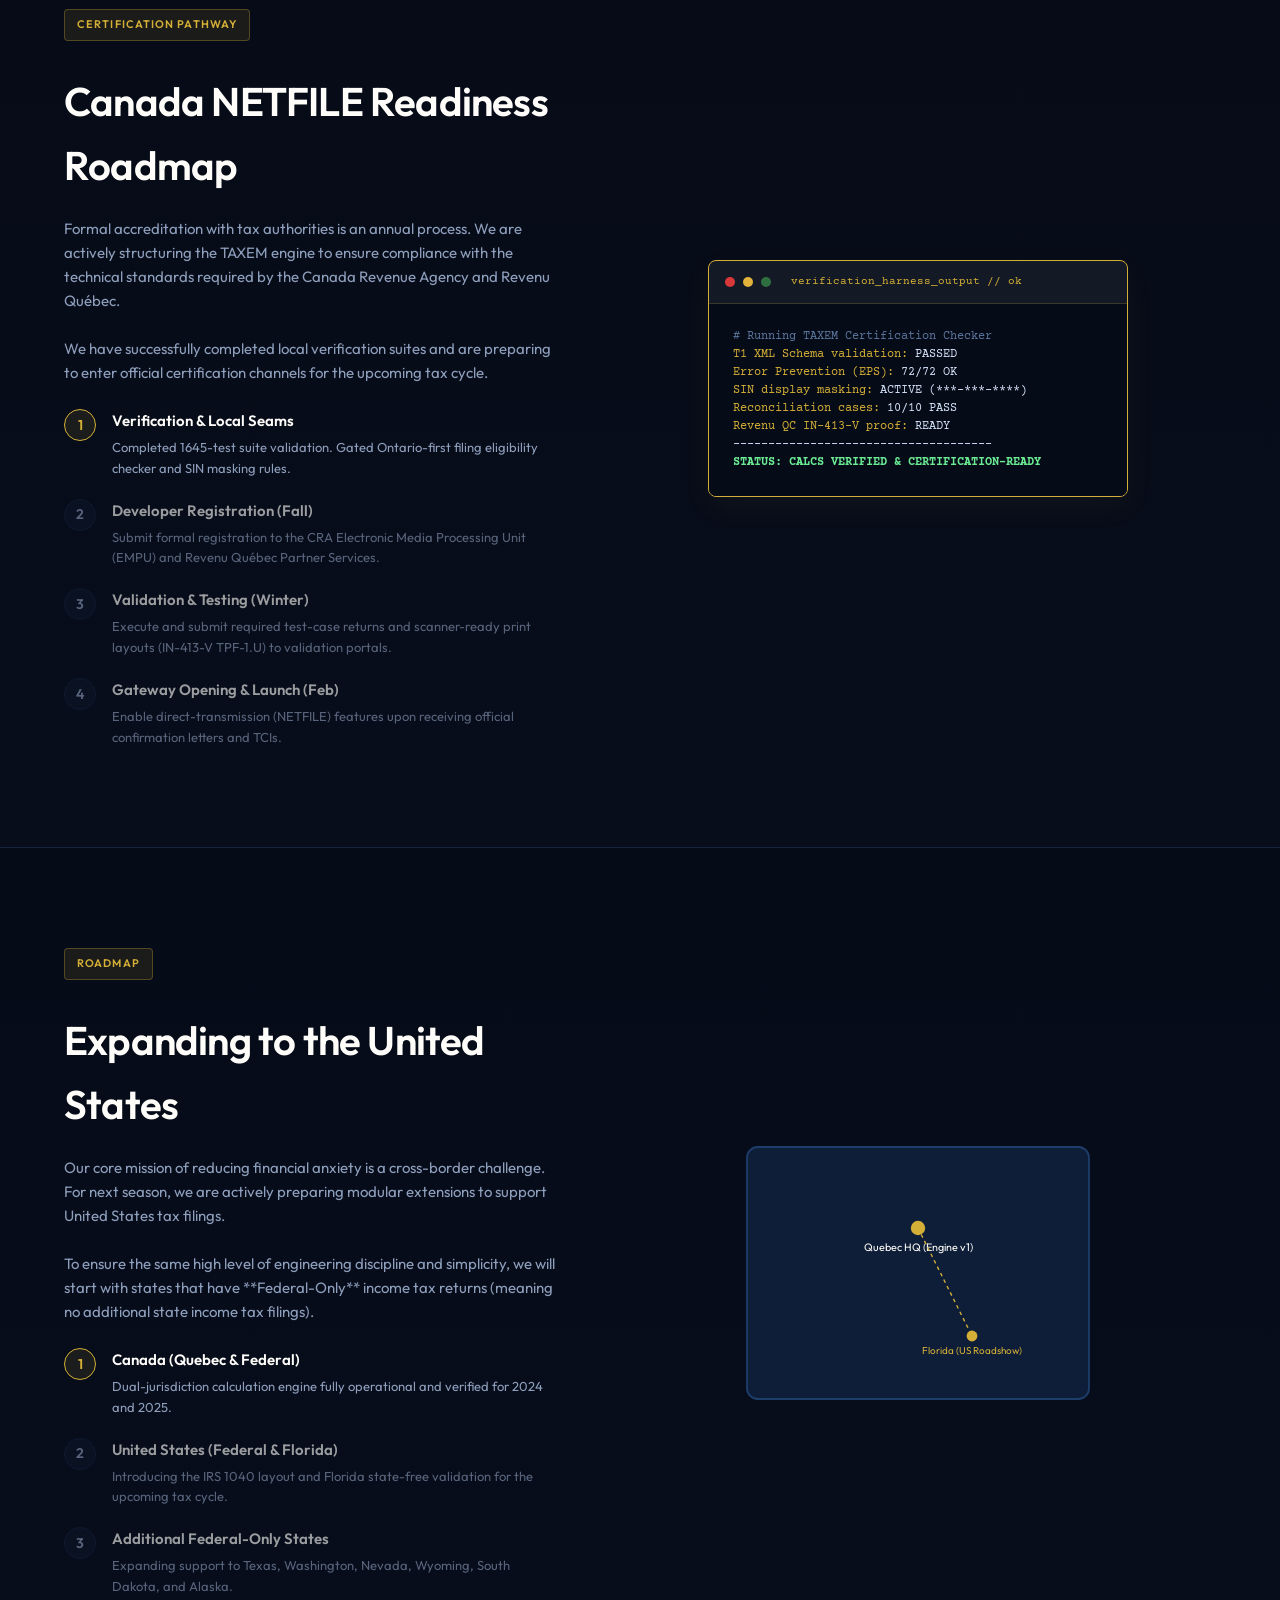
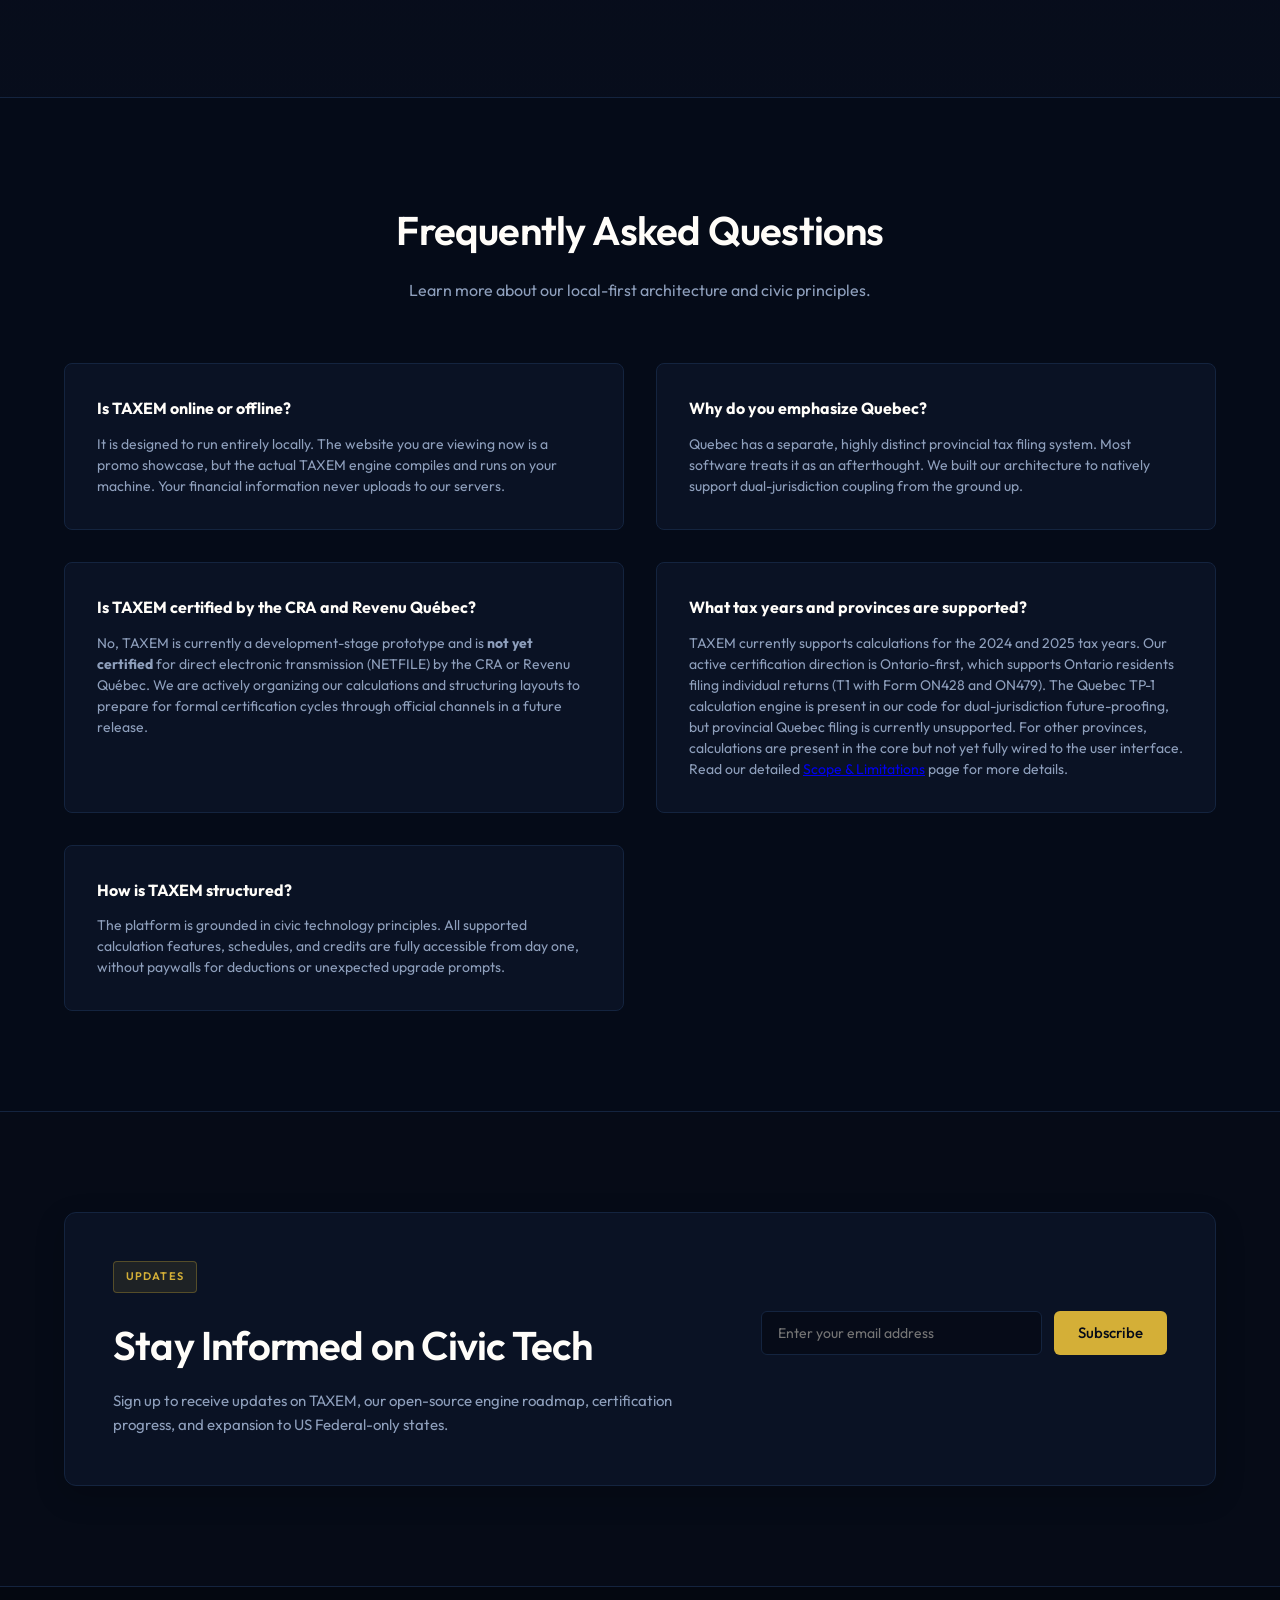
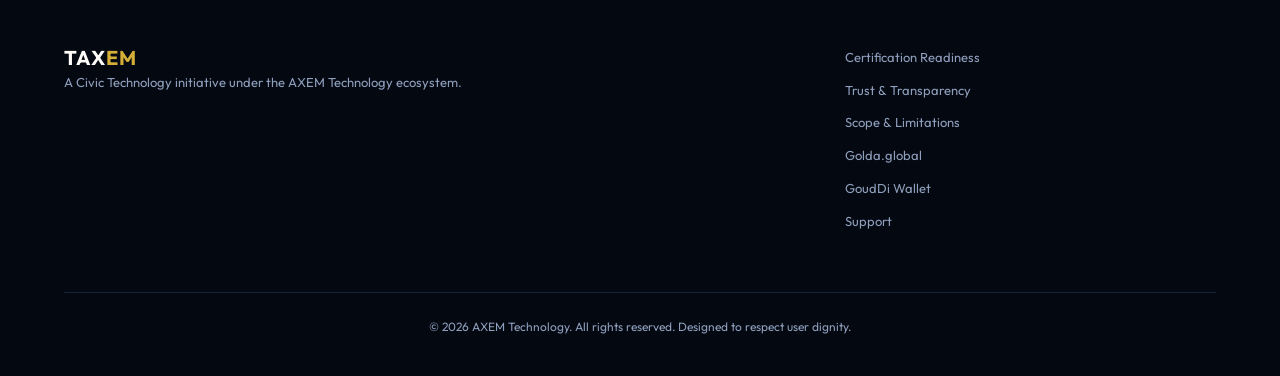
==== commit 549432a6: "Refine messaging posture and Quebec French translations for civic trust" ====
--- a/index.html
+++ b/index.html
@@ -68,9 +68,9 @@
             <div class="container hero-container">
                 <div class="hero-content">
                     <span class="badge">CIVIC TECHNOLOGY</span>
-                    <h1>The Canadian tax software that explains the return instead of hiding it.</h1>
+                    <h1>The Canadian tax software, built for civic trust.</h1>
                     <p class="hero-lead">
-                        TAXEM is a calm, local-first Canadian income tax preparation environment. We reject aggressive upselling and dark patterns in favor of transparency, mathematical rigor, and dual-jurisdiction control (Quebec + Federal) from day one.
+                        Simple on the surface. Transparent all the way down. TAXEM is a calm, local-first Canadian income tax preparation environment, built with mathematical rigor and dual-jurisdiction control (Quebec + Federal) from day one.
                     </p>
                     <div class="hero-actions">
                         <a href="https://demo.taxem.ca/taxem/" class="btn btn-gold">Try the TAXEM Demo</a>
@@ -112,27 +112,27 @@
             <div class="container">
                 <div class="section-header">
                     <h2>A Paradigm Shift in Tax Software</h2>
-                    <p>Tax preparation doesn't have to feel like a casino. Here is how TAXEM does things differently.</p>
+                    <p>Tax preparation should feel clear, predictable, and calm. Here is how TAXEM approaches your return.</p>
                 </div>
                 <div class="comparison-grid">
                     <div class="comparison-card bad">
-                        <h3>Traditional Software</h3>
+                        <h3>Traditional Web Platforms</h3>
                         <ul class="comparison-list">
                             <li>
                                 <span class="icon">✕</span>
-                                <strong>Stressed & Gamified:</strong> Uses flashing refund loops and anxiety-inducing alerts to keep you hooked.
+                                <strong>Complexity & Noise:</strong> Interfaces designed around marketing prompts and tiered upgrade menus.
                             </li>
                             <li>
                                 <span class="icon">✕</span>
-                                <strong>Aggressive Upselling:</strong> Constant prompts to buy support, audit defense, or upgrade to "Deluxe."
+                                <strong>Remote Cloud Storage:</strong> Sensitive slips and personal financial records stored on external corporate servers.
                             </li>
                             <li>
                                 <span class="icon">✕</span>
-                                <strong>Cloud Lock-In:</strong> Forces your sensitive financial data onto remote servers under corporate control.
+                                <strong>Opaque Summaries:</strong> Summary numbers computed behind closed doors without step-by-step mathematical insight.
                             </li>
                             <li>
                                 <span class="icon">✕</span>
-                                <strong>Black-Box Calculations:</strong> Outputs numbers without explaining where they came from or how they were calculated.
+                                <strong>Segmented Access:</strong> Higher fees or paywalls required to unlock common deductions and credits.
                             </li>
                         </ul>
                     </div>
@@ -141,19 +141,19 @@
                         <ul class="comparison-list">
                             <li>
                                 <span class="icon">✓</span>
-                                <strong>Calm & Plain:</strong> A serene, clean workspace that values focus, review, and accuracy over speed.
+                                <strong>Focused & Serene:</strong> A clean, quiet workspace built for patient review, accuracy, and ease of mind.
                             </li>
                             <li>
                                 <span class="icon">✓</span>
-                                <strong>Zero Gimmicks:</strong> Simple, transparent model. No upgrades, no upselling, and no manipulative UX.
+                                <strong>Local Data Sovereignty:</strong> Your data remains exclusively on your computer, under your private custody.
                             </li>
                             <li>
                                 <span class="icon">✓</span>
-                                <strong>Local-First Control:</strong> Your data remains completely under your control, stored locally on your machine.
+                                <strong>Explainable Ledger:</strong> Every single line item is fully auditable, explained line-by-line in plain language.
                             </li>
                             <li>
                                 <span class="icon">✓</span>
-                                <strong>Explainable Ledger:</strong> Every single calculation is fully auditable, explained line-by-line in plain language.
+                                <strong>Complete Feature Access:</strong> Every supported calculation, deduction, and credit is available to you from day one.
                             </li>
                         </ul>
                     </div>
@@ -511,8 +511,8 @@
                         <p>TAXEM currently supports calculations for the 2024 and 2025 tax years. Our active certification direction is Ontario-first, which supports Ontario residents filing individual returns (T1 with Form ON428 and ON479). The Quebec TP-1 calculation engine is present in our code for dual-jurisdiction future-proofing, but provincial Quebec filing is currently unsupported. For other provinces, calculations are present in the core but not yet fully wired to the user interface. Read our detailed <a href="scope.html">Scope & Limitations</a> page for more details.</p>
                     </div>
                     <div class="faq-card">
-                        <h4>Will it always be free from upsells?</h4>
-                        <p>Yes. The platform is built on civic tech principles. There will never be "paywalls for deductions" or unexpected upgrade fees. We charge a flat fee for the executable package, or you can build it from source.</p>
+                        <h4>How is TAXEM structured?</h4>
+                        <p>The platform is grounded in civic technology principles. All supported calculation features, schedules, and credits are fully accessible from day one, without paywalls for deductions or unexpected upgrade prompts.</p>
                     </div>
                 </div>
             </div>
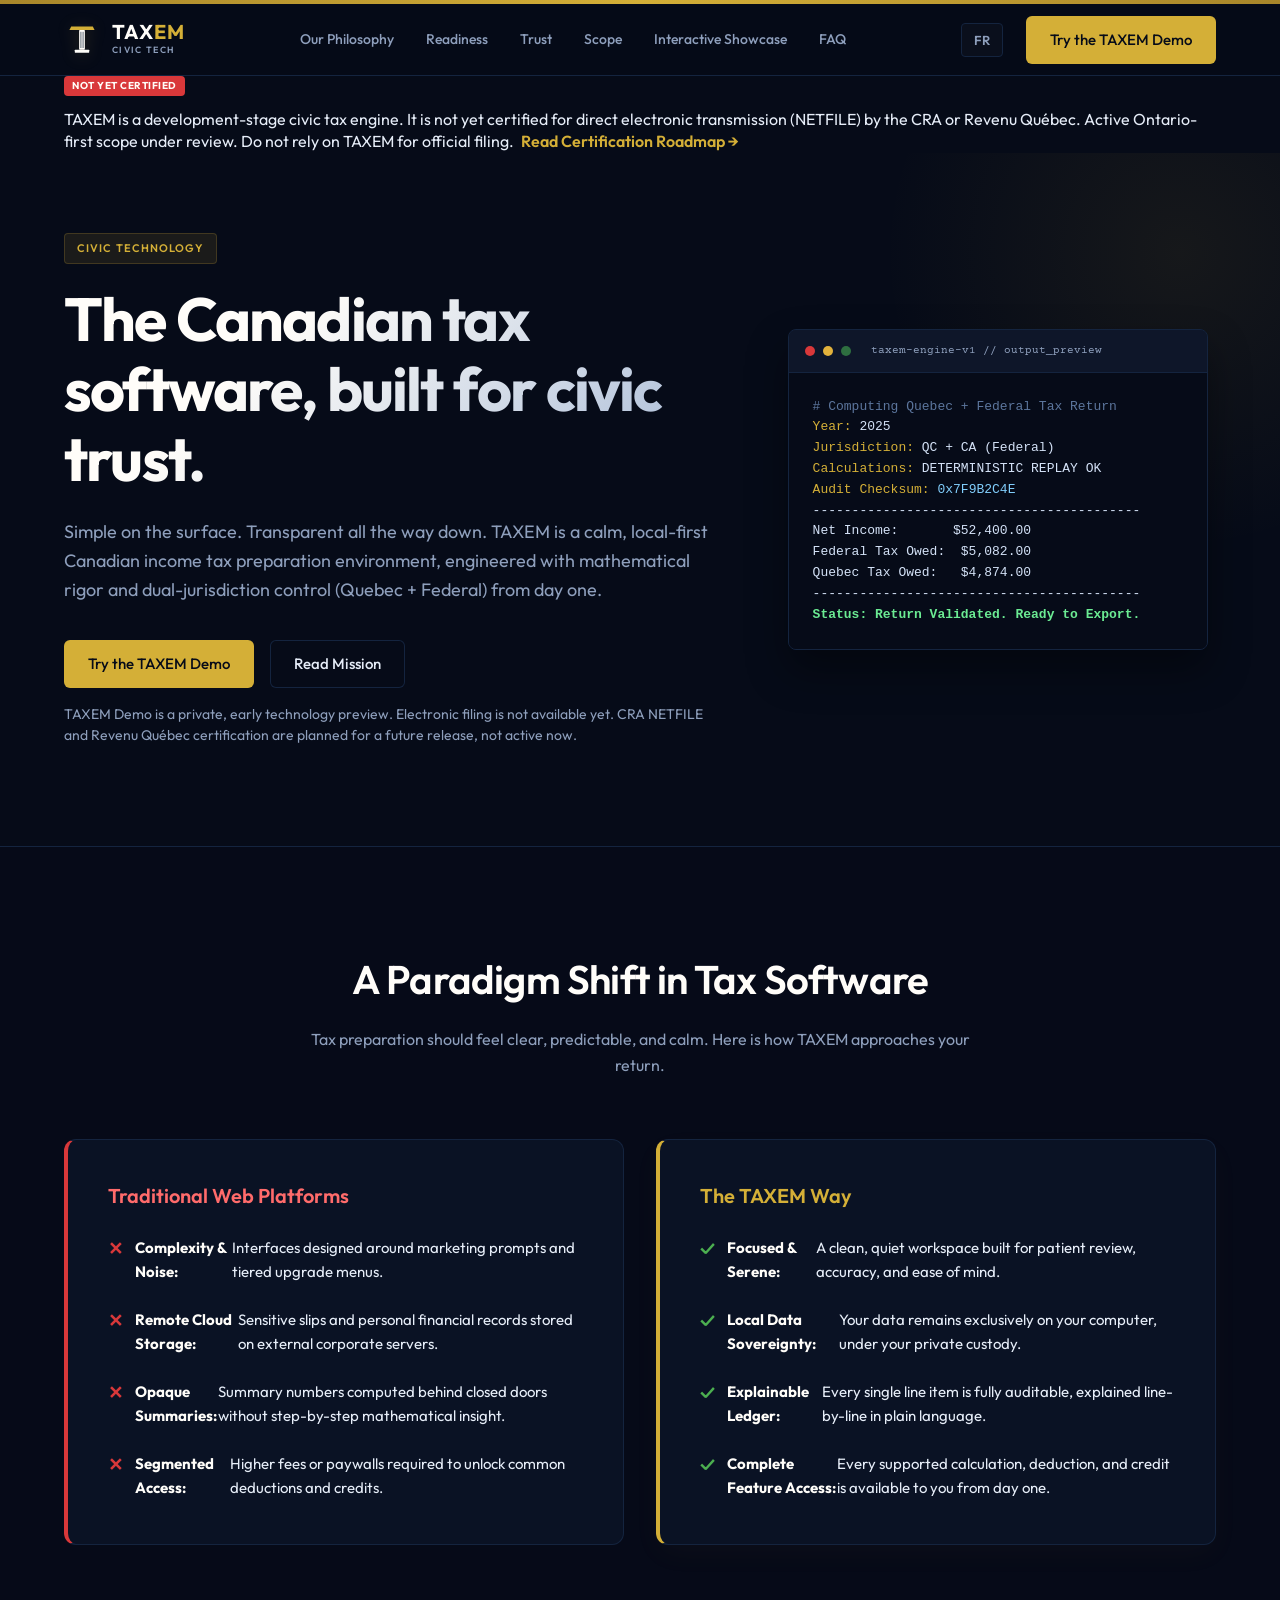
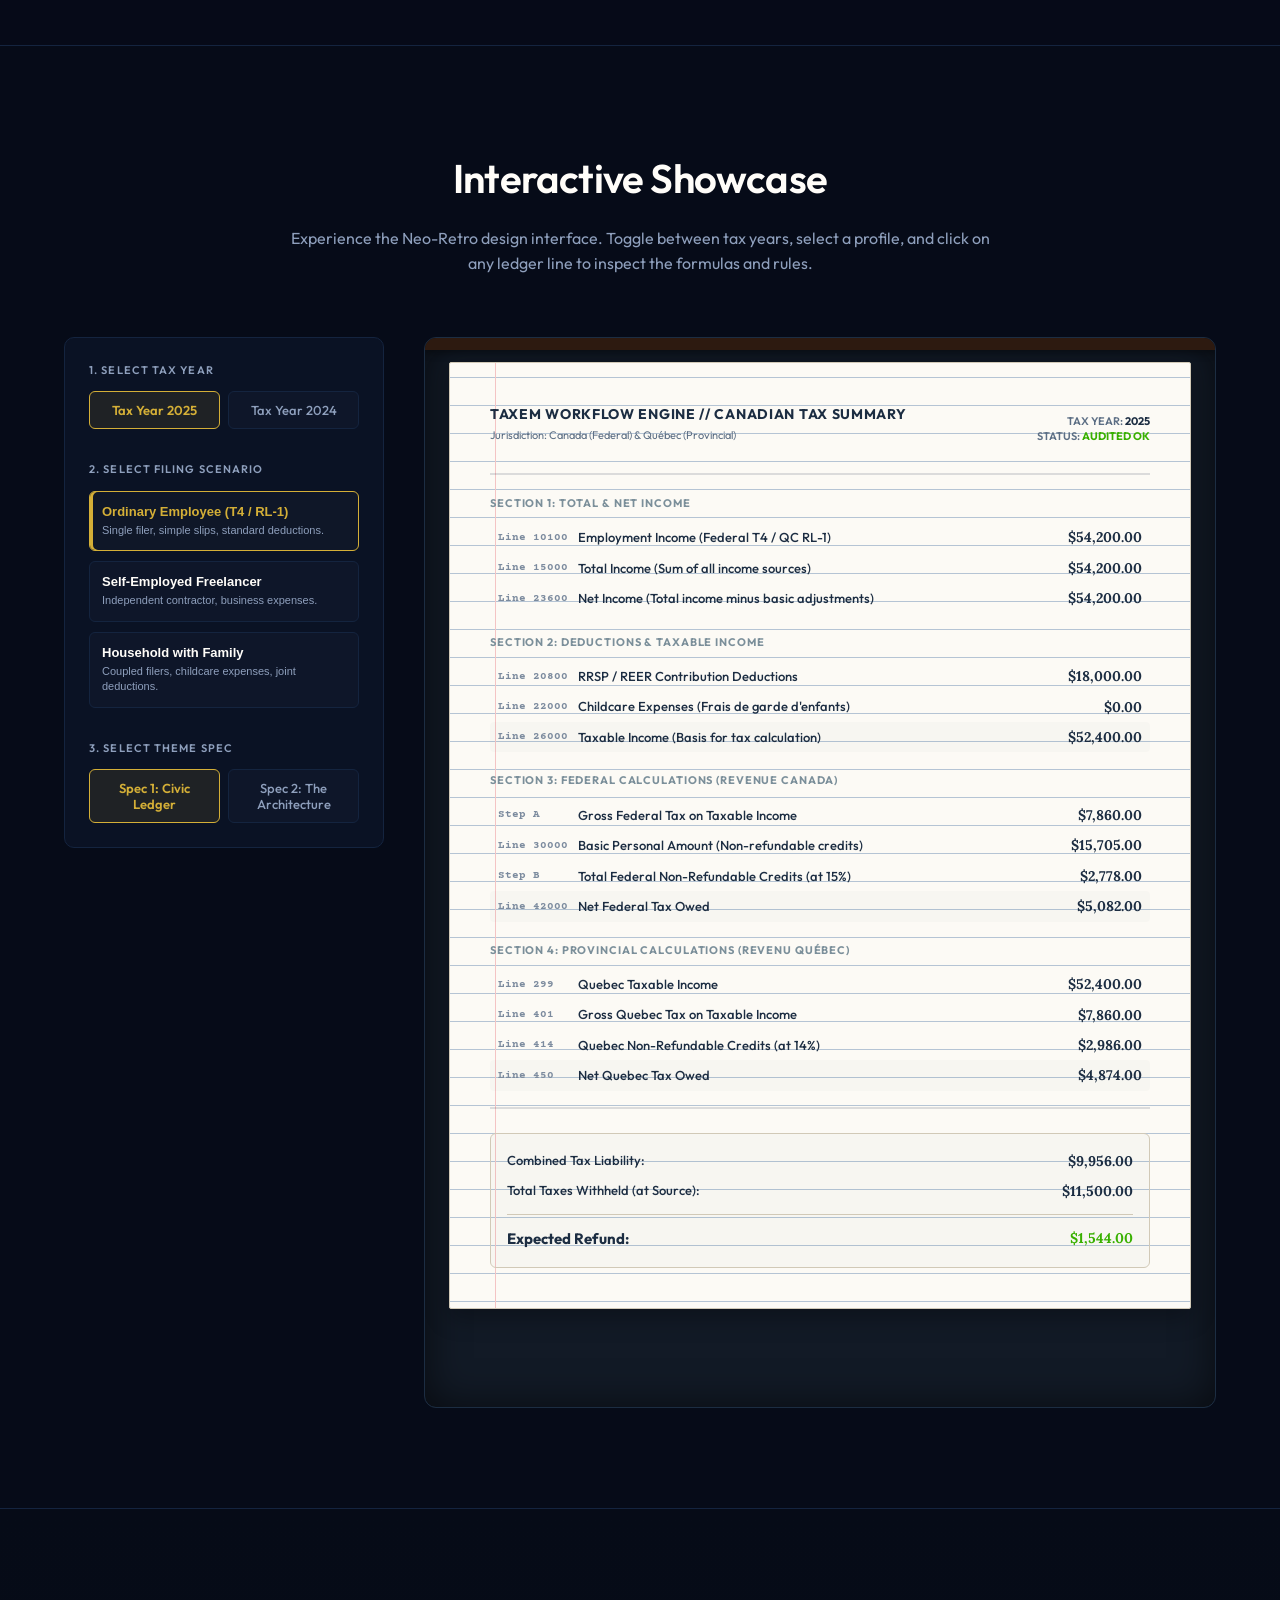
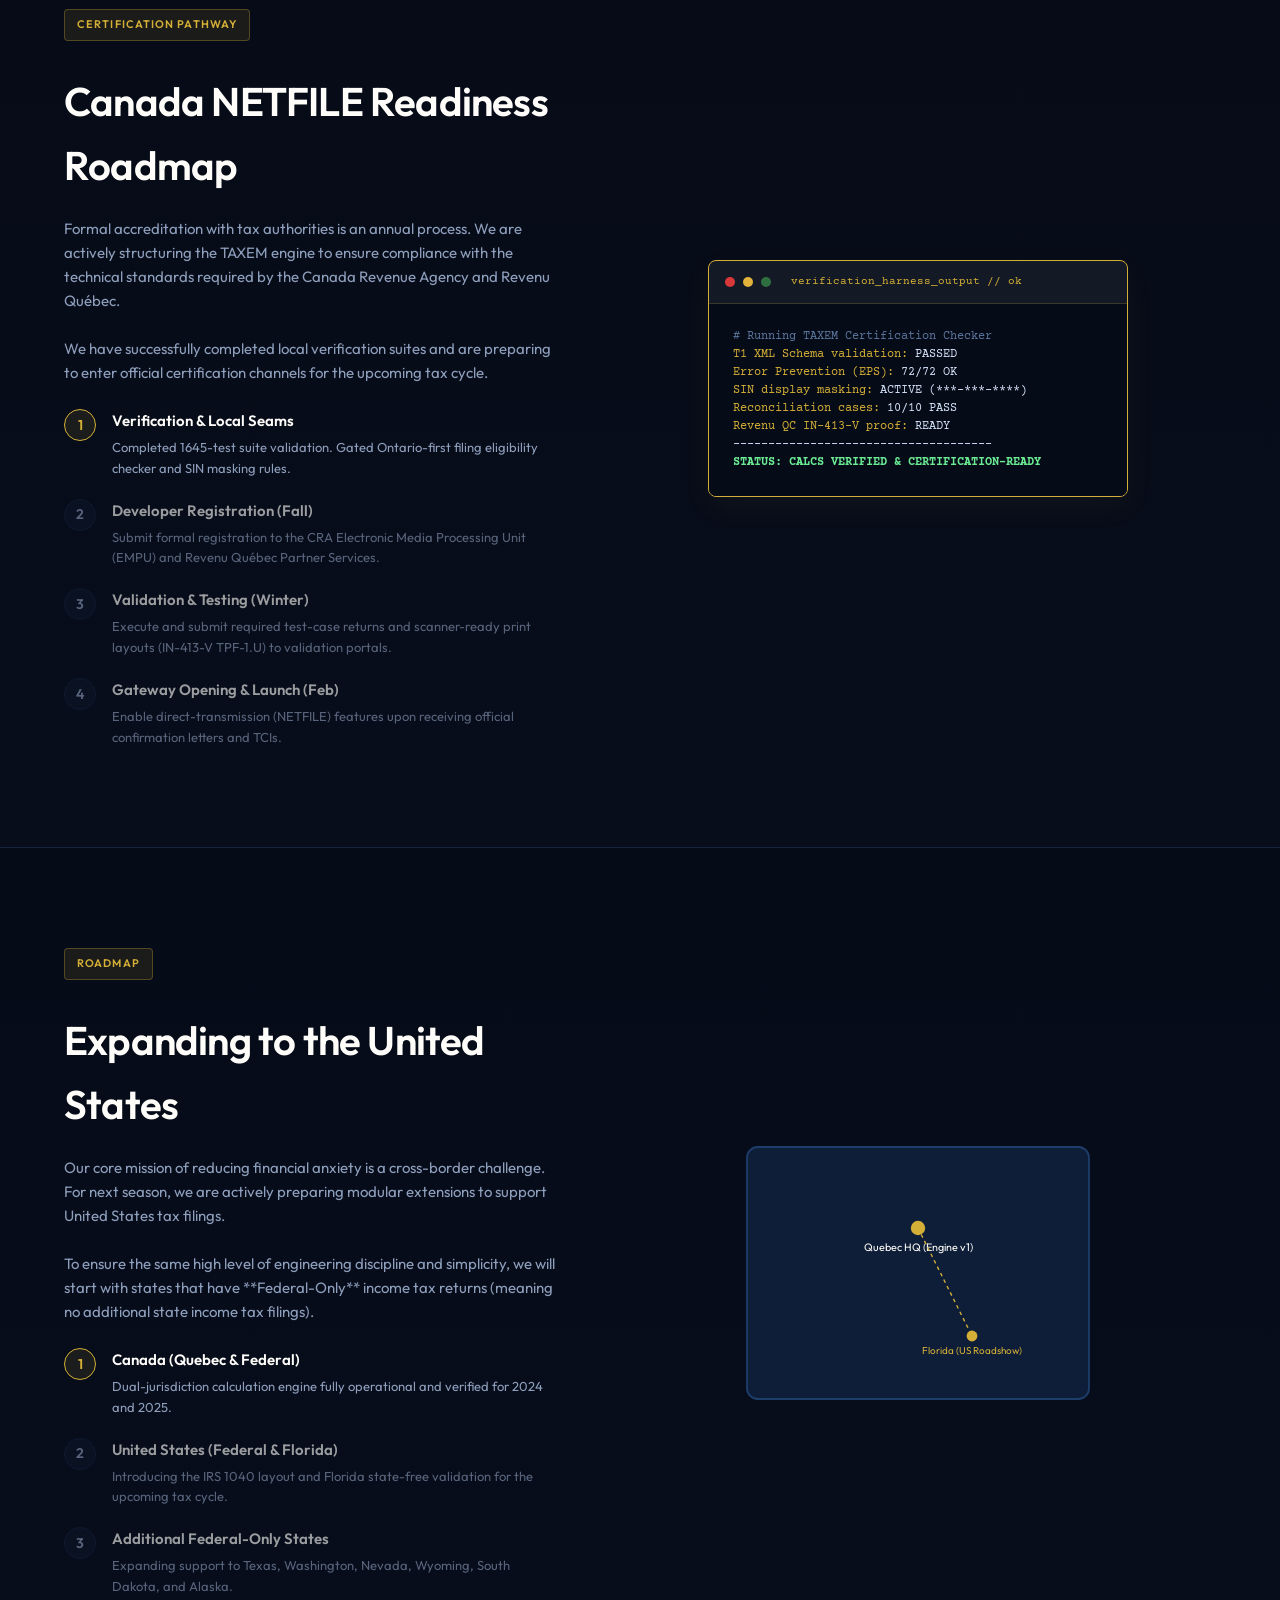
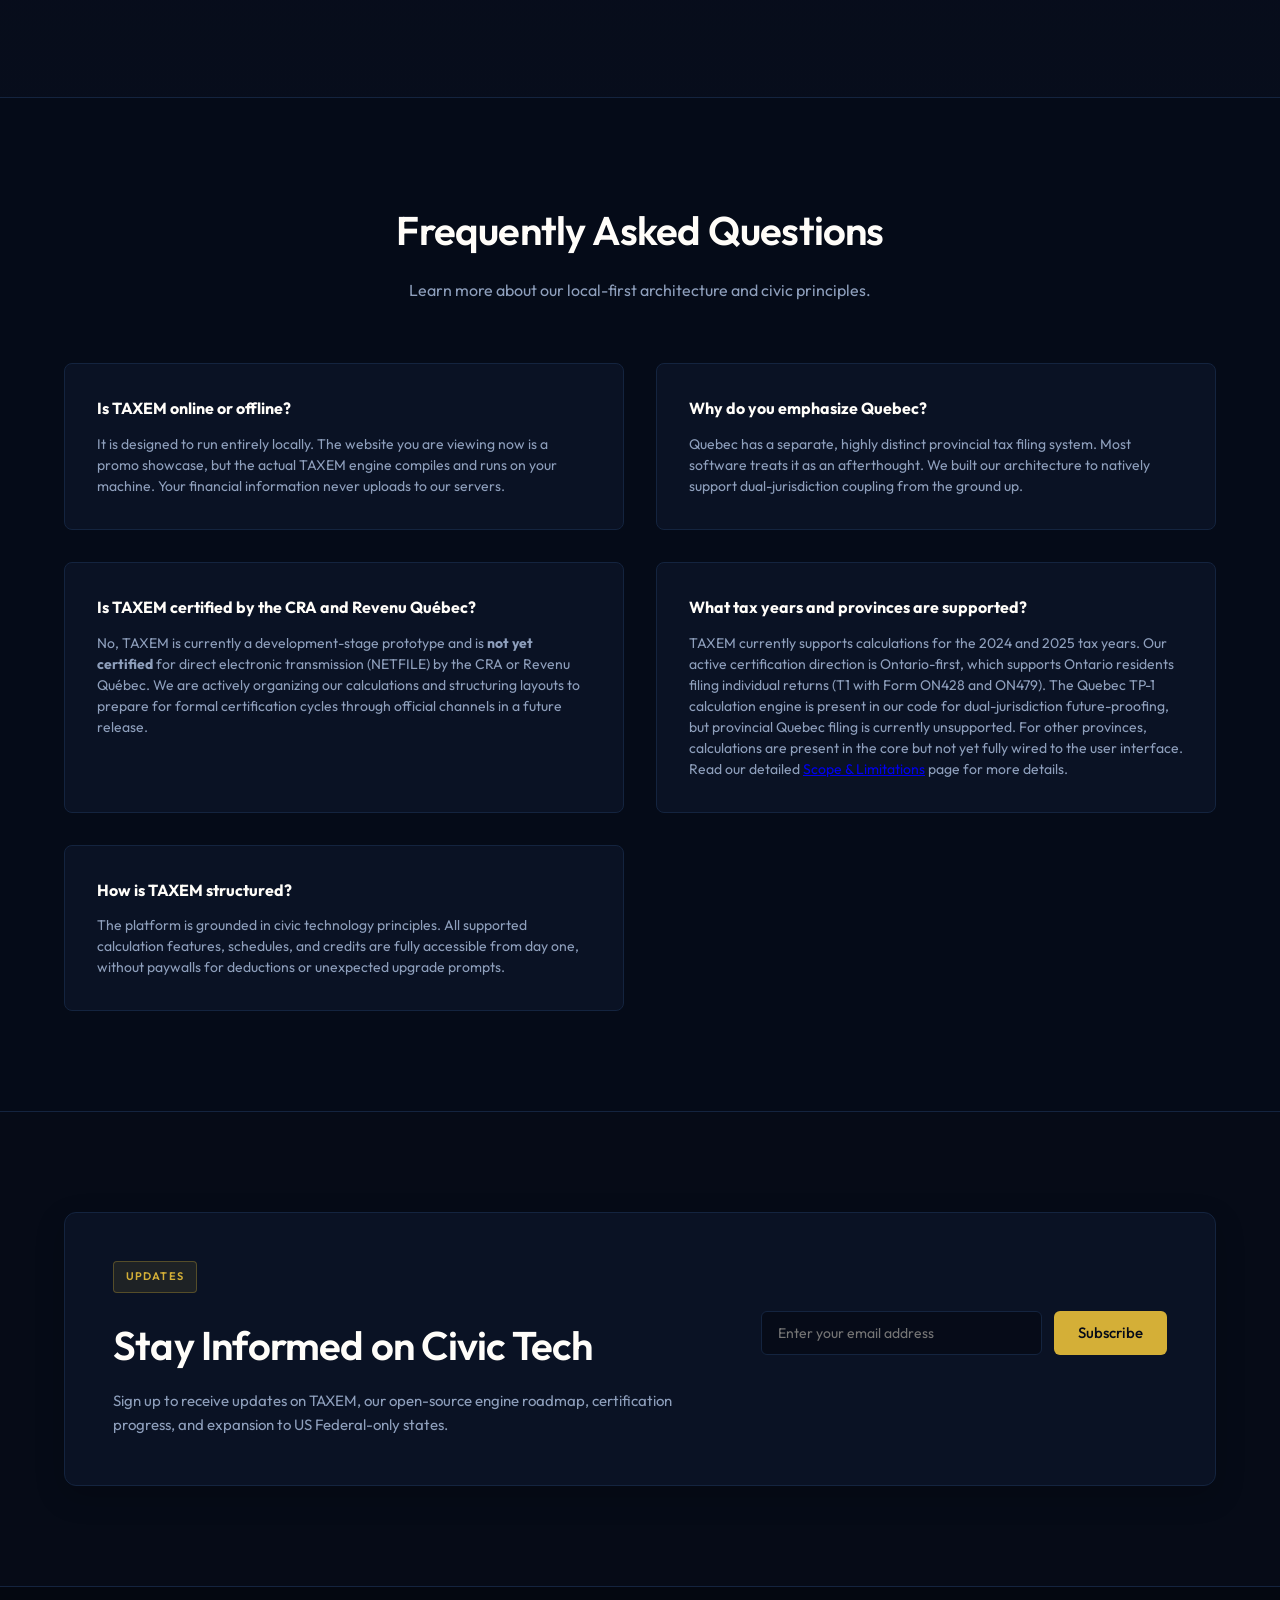
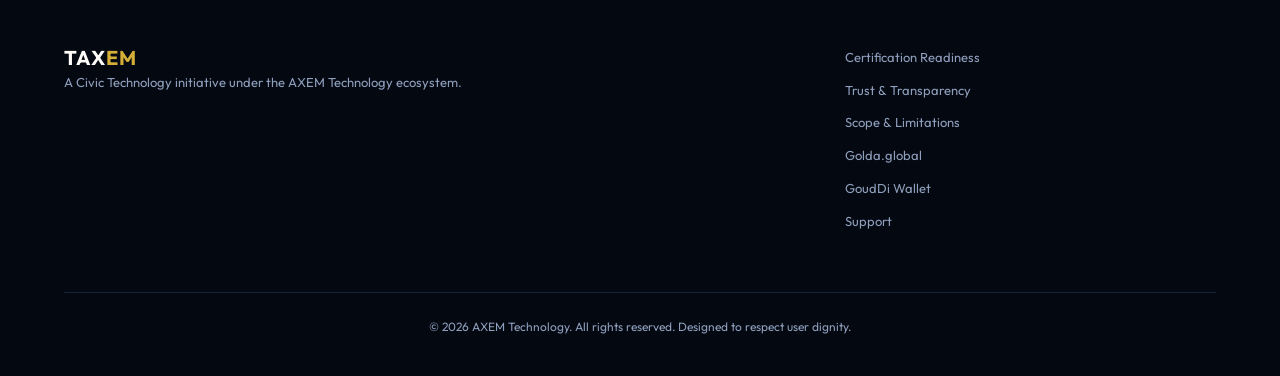
==== commit 9fdecf45: "Update hero text in English and French" ====
--- a/index.html
+++ b/index.html
@@ -70,7 +70,7 @@
                     <span class="badge">CIVIC TECHNOLOGY</span>
                     <h1>The Canadian tax software, built for civic trust.</h1>
                     <p class="hero-lead">
-                        Simple on the surface. Transparent all the way down. TAXEM is a calm, local-first Canadian income tax preparation environment, built with mathematical rigor and dual-jurisdiction control (Quebec + Federal) from day one.
+                        Simple on the surface. Transparent all the way down. TAXEM is a calm, local-first Canadian income tax preparation environment, engineered with mathematical rigor and dual-jurisdiction control (Quebec + Federal) from day one.
                     </p>
                     <div class="hero-actions">
                         <a href="https://demo.taxem.ca/taxem/" class="btn btn-gold">Try the TAXEM Demo</a>
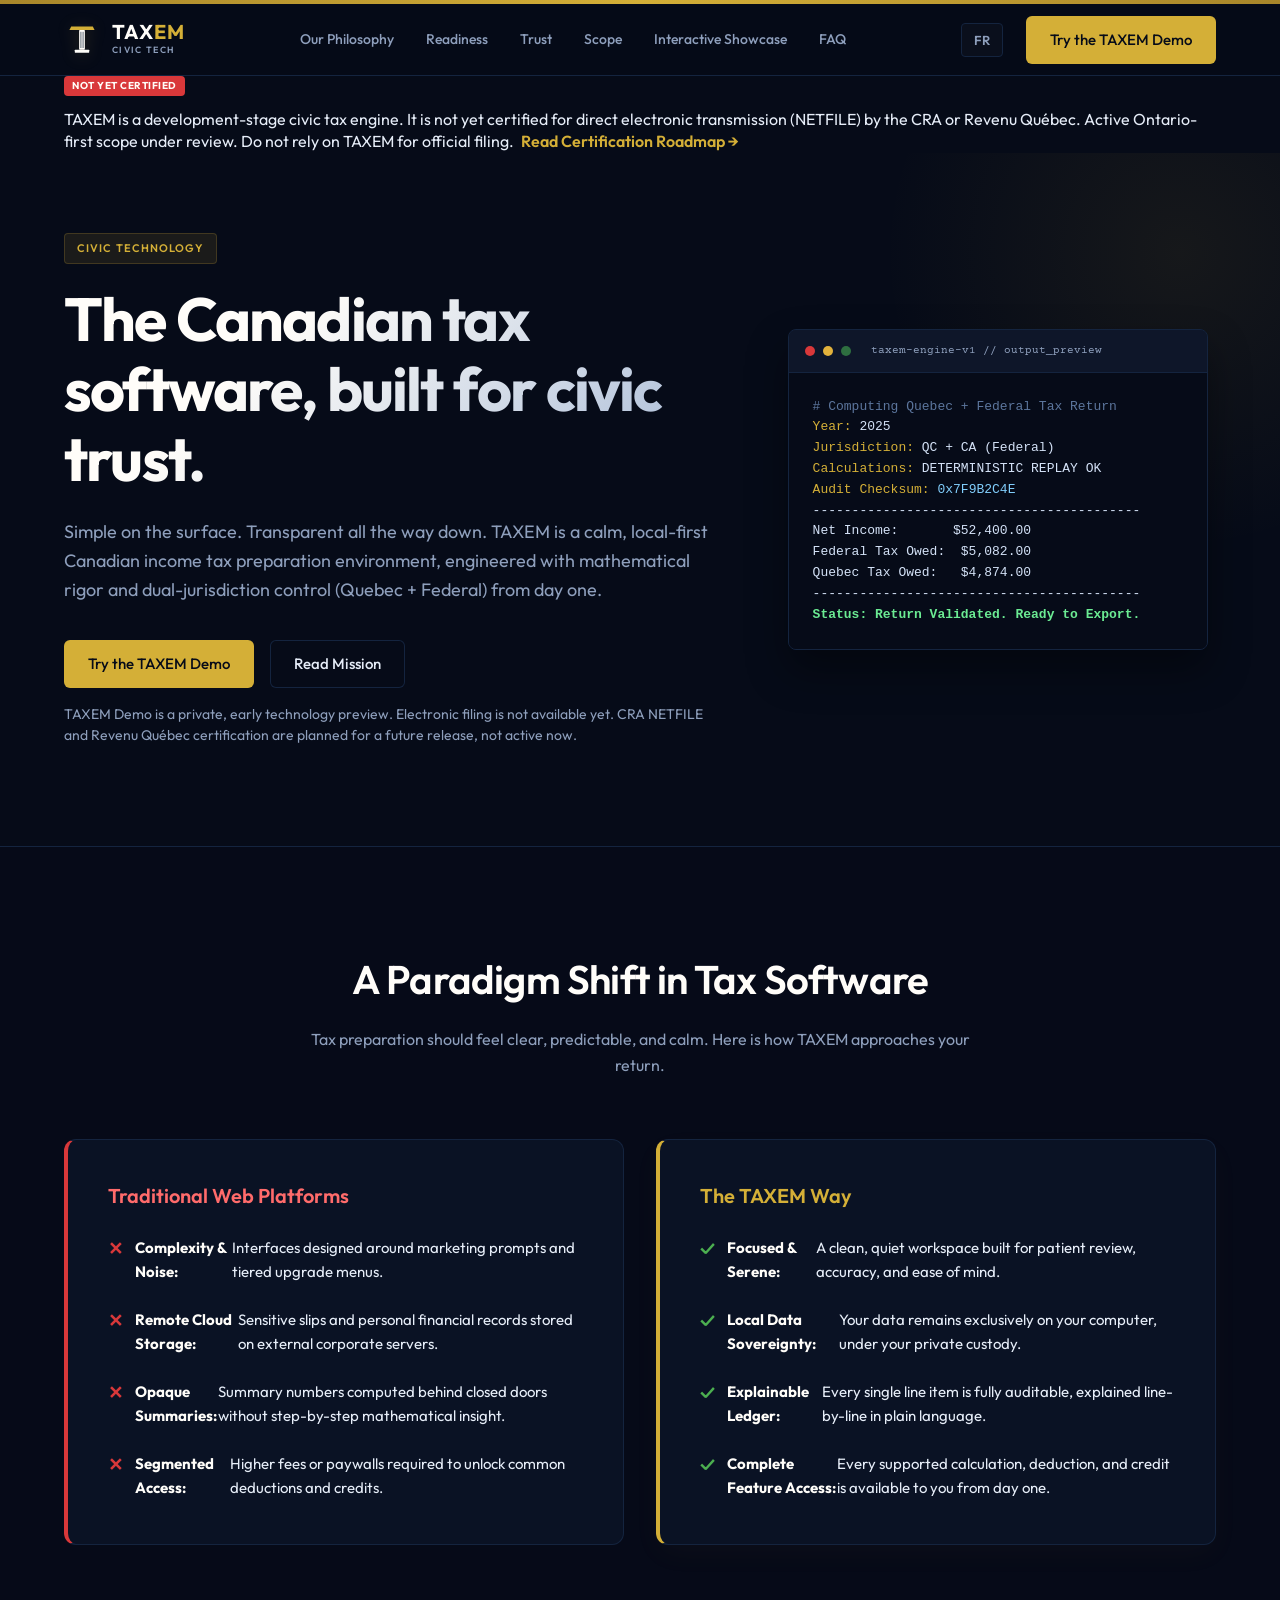
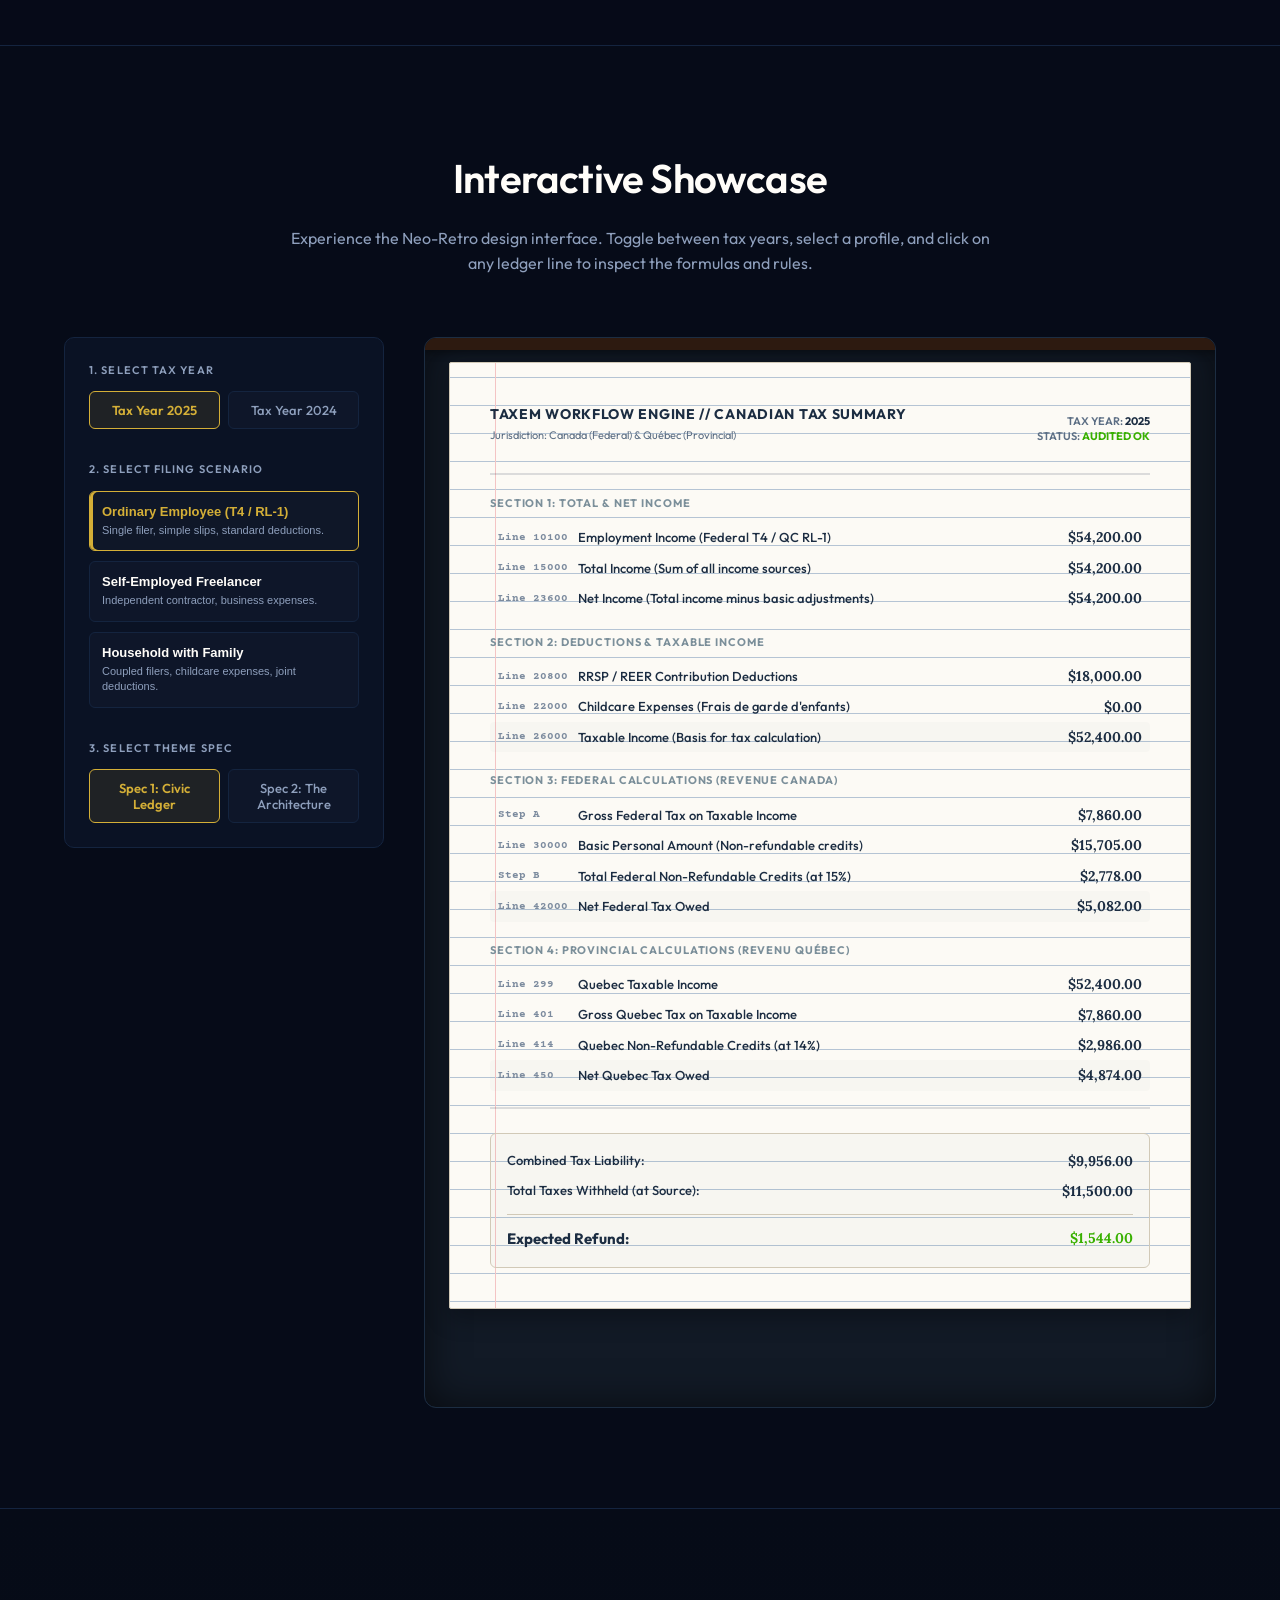
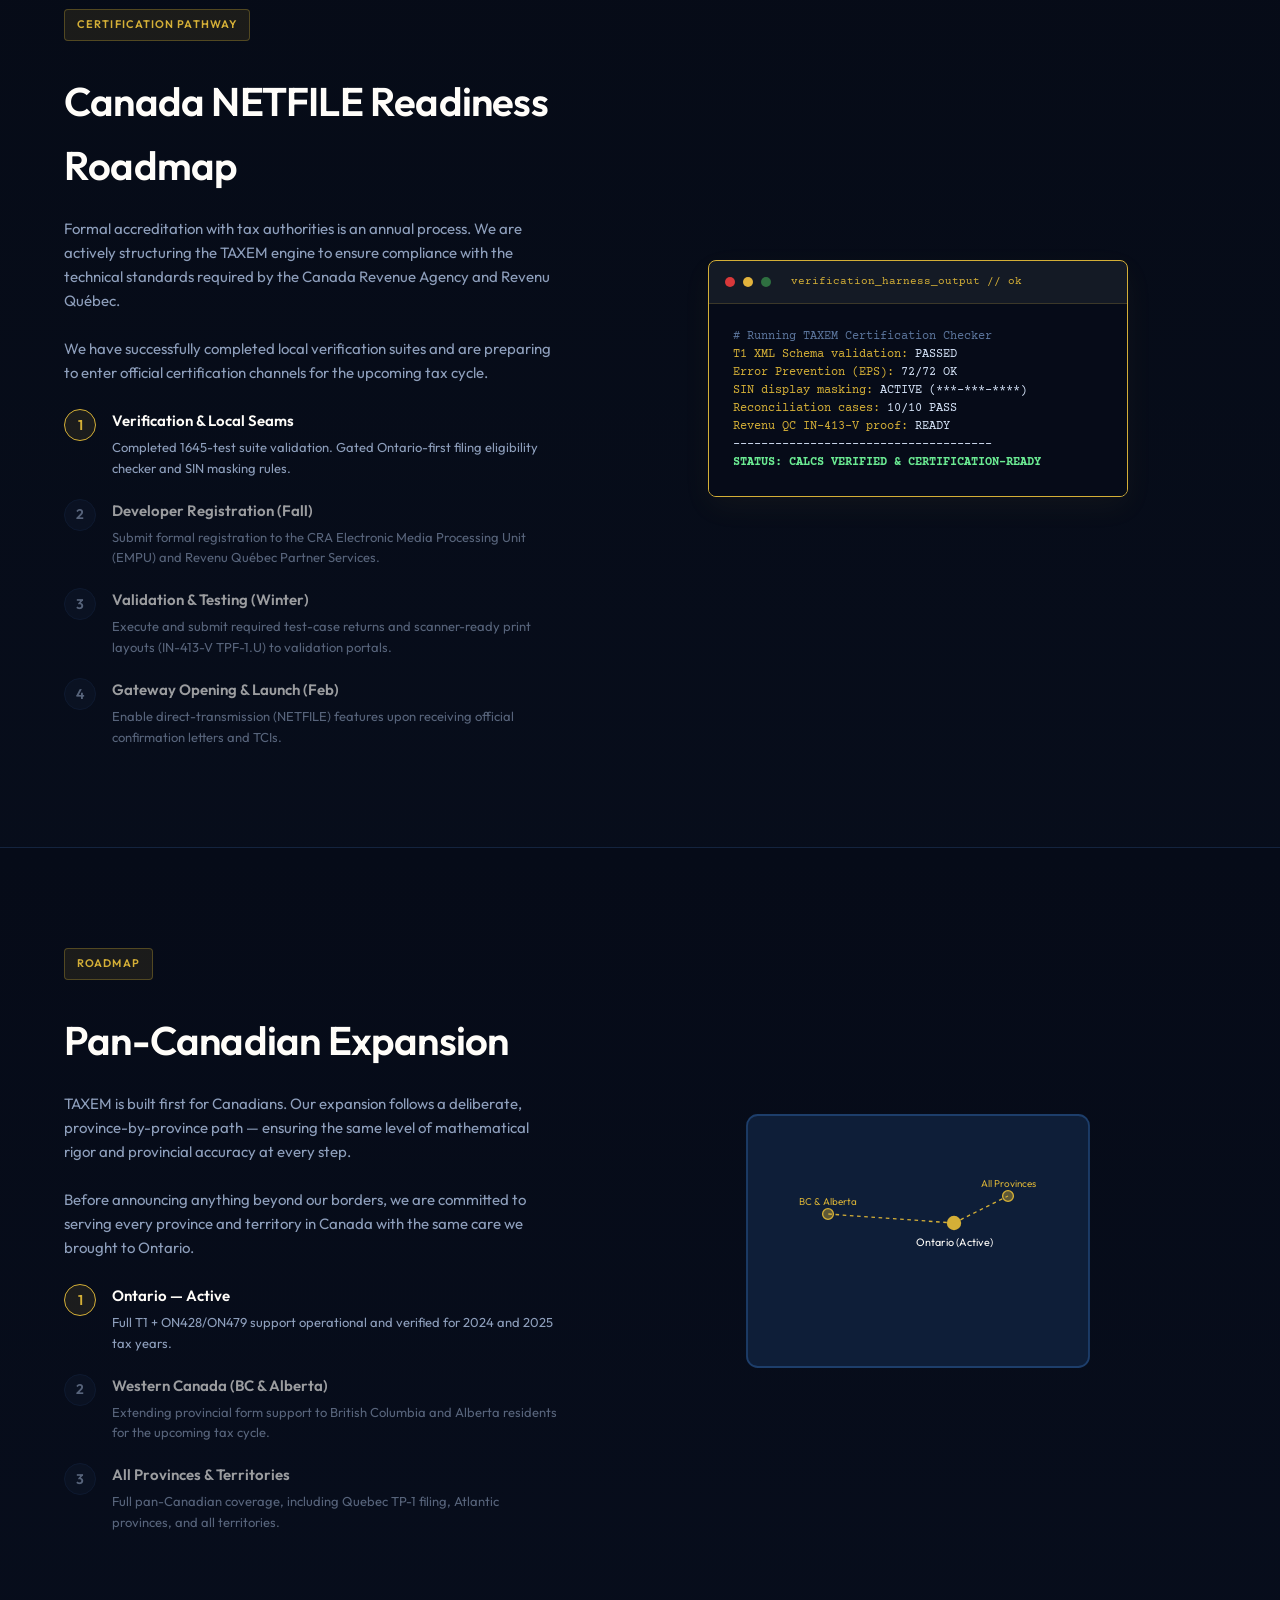
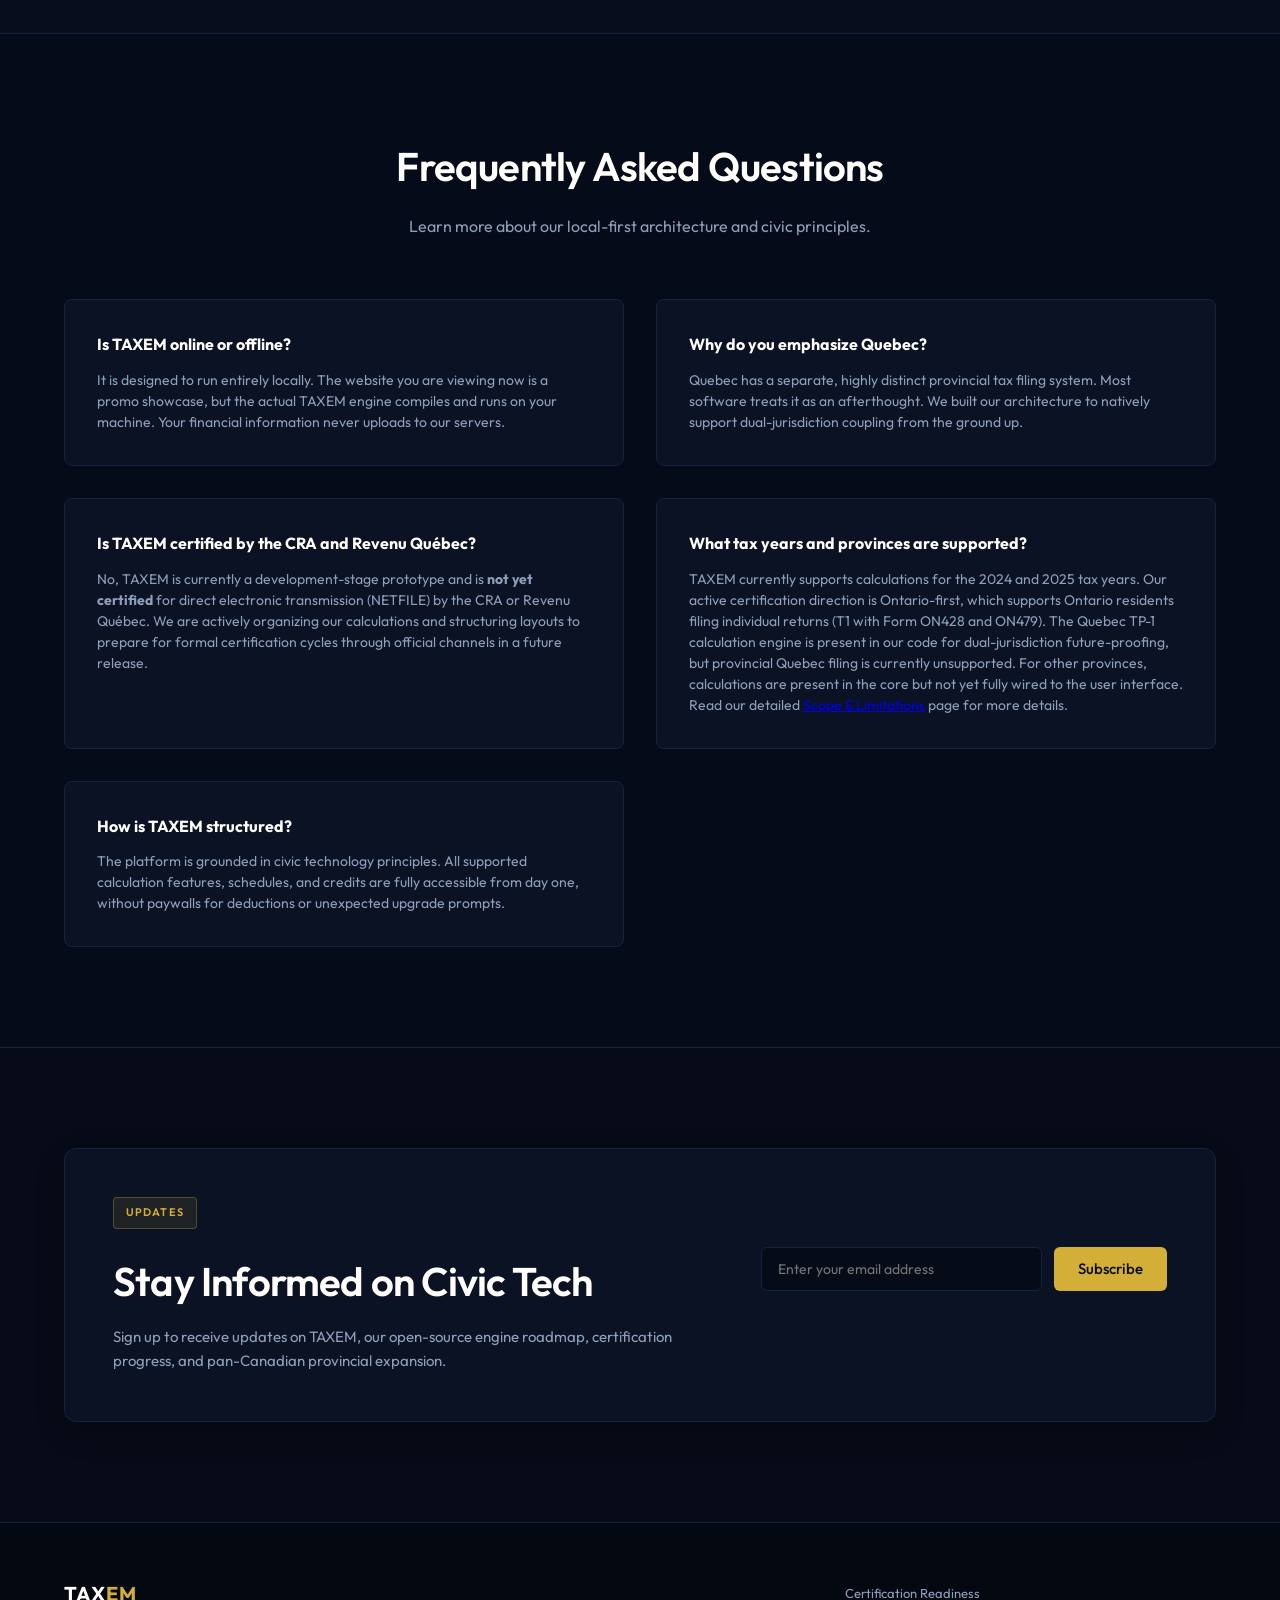
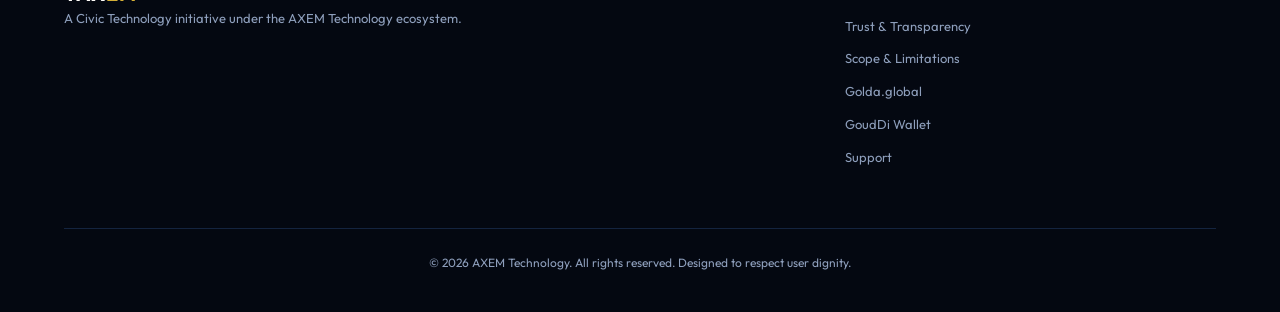
==== commit a9ad0958: "refocus: replace US expansion roadmap with pan-Canadian provincial expansion" ====
--- a/index.html
+++ b/index.html
@@ -433,53 +433,58 @@
             </div>
         </section>
 
-        <!-- US Roadmap Section -->
+        <!-- Canadian Expansion Roadmap Section -->
         <section id="roadmap" class="roadmap-section">
             <div class="container">
                 <div class="roadmap-wrapper">
                     <div class="roadmap-text">
                         <span class="badge badge-gold">ROADMAP</span>
-                        <h2>Expanding to the United States</h2>
+                        <h2>Pan-Canadian Expansion</h2>
                         <p>
-                            Our core mission of reducing financial anxiety is a cross-border challenge. For next season, we are actively preparing modular extensions to support United States tax filings.
+                            TAXEM is built first for Canadians. Our expansion follows a deliberate, province-by-province path — ensuring the same level of mathematical rigor and provincial accuracy at every step.
                         </p>
                         <p>
-                            To ensure the same high level of engineering discipline and simplicity, we will start with states that have **Federal-Only** income tax returns (meaning no additional state income tax filings).
+                            Before announcing anything beyond our borders, we are committed to serving every province and territory in Canada with the same care we brought to Ontario.
                         </p>
                         <div class="roadmap-steps">
                             <div class="roadmap-step active">
                                 <span class="step-num">1</span>
                                 <div>
-                                    <h4>Canada (Quebec & Federal)</h4>
-                                    <p>Dual-jurisdiction calculation engine fully operational and verified for 2024 and 2025.</p>
+                                    <h4>Ontario — Active</h4>
+                                    <p>Full T1 + ON428/ON479 support operational and verified for 2024 and 2025 tax years.</p>
                                 </div>
                             </div>
                             <div class="roadmap-step">
                                 <span class="step-num">2</span>
                                 <div>
-                                    <h4>United States (Federal & Florida)</h4>
-                                    <p>Introducing the IRS 1040 layout and Florida state-free validation for the upcoming tax cycle.</p>
+                                    <h4>Western Canada (BC &amp; Alberta)</h4>
+                                    <p>Extending provincial form support to British Columbia and Alberta residents for the upcoming tax cycle.</p>
                                 </div>
                             </div>
                             <div class="roadmap-step">
                                 <span class="step-num">3</span>
                                 <div>
-                                    <h4>Additional Federal-Only States</h4>
-                                    <p>Expanding support to Texas, Washington, Nevada, Wyoming, South Dakota, and Alaska.</p>
+                                    <h4>All Provinces &amp; Territories</h4>
+                                    <p>Full pan-Canadian coverage, including Quebec TP-1 filing, Atlantic provinces, and all territories.</p>
                                 </div>
                             </div>
                         </div>
                     </div>
                     <div class="roadmap-graphic">
                         <svg class="map-graphic" width="100%" height="300" viewBox="0 0 400 300" fill="none" xmlns="http://www.w3.org/2000/svg">
-                            <!-- Stylized Border Map Outline -->
+                            <!-- Stylized Canadian Map Outline -->
                             <rect x="10" y="10" width="380" height="280" rx="12" fill="#0E1E38" stroke="#1D3E6B" stroke-width="2" />
-                            <circle cx="200" cy="100" r="8" fill="#D4AF37" class="pulse-point" />
-                            <text x="200" y="125" fill="#FFFDF9" font-family="'Outfit', sans-serif" font-size="12" text-anchor="middle">Quebec HQ (Engine v1)</text>
-                            
-                            <line x1="200" y1="100" x2="260" y2="220" stroke="#D4AF37" stroke-width="1.5" stroke-dasharray="4 4" />
-                            <circle cx="260" cy="220" r="6" fill="#D4AF37" />
-                            <text x="260" y="240" fill="#D4AF37" font-family="'Outfit', sans-serif" font-size="11" text-anchor="middle">Florida (US Roadshow)</text>
+                            <!-- Ontario -->
+                            <circle cx="240" cy="130" r="8" fill="#D4AF37" class="pulse-point" />
+                            <text x="240" y="155" fill="#FFFDF9" font-family="'Outfit', sans-serif" font-size="12" text-anchor="middle">Ontario (Active)</text>
+                            <!-- BC -->
+                            <line x1="240" y1="130" x2="100" y2="120" stroke="#D4AF37" stroke-width="1.5" stroke-dasharray="4 4" />
+                            <circle cx="100" cy="120" r="6" fill="rgba(212,175,55,0.4)" stroke="#D4AF37" stroke-width="1.5" />
+                            <text x="100" y="110" fill="#D4AF37" font-family="'Outfit', sans-serif" font-size="11" text-anchor="middle">BC &amp; Alberta</text>
+                            <!-- Quebec -->
+                            <line x1="240" y1="130" x2="300" y2="100" stroke="#D4AF37" stroke-width="1.5" stroke-dasharray="4 4" />
+                            <circle cx="300" cy="100" r="6" fill="rgba(212,175,55,0.4)" stroke="#D4AF37" stroke-width="1.5" />
+                            <text x="300" y="90" fill="#D4AF37" font-family="'Outfit', sans-serif" font-size="11" text-anchor="middle">All Provinces</text>
                         </svg>
                     </div>
                 </div>
@@ -525,7 +530,7 @@
                     <div class="newsletter-content">
                         <span class="badge badge-gold">Updates</span>
                         <h2>Stay Informed on Civic Tech</h2>
-                        <p>Sign up to receive updates on TAXEM, our open-source engine roadmap, certification progress, and expansion to US Federal-only states.</p>
+                        <p>Sign up to receive updates on TAXEM, our open-source engine roadmap, certification progress, and pan-Canadian provincial expansion.</p>
                     </div>
                     <div class="newsletter-form-wrapper">
                         <form id="subscribeForm" class="subscribe-form">
